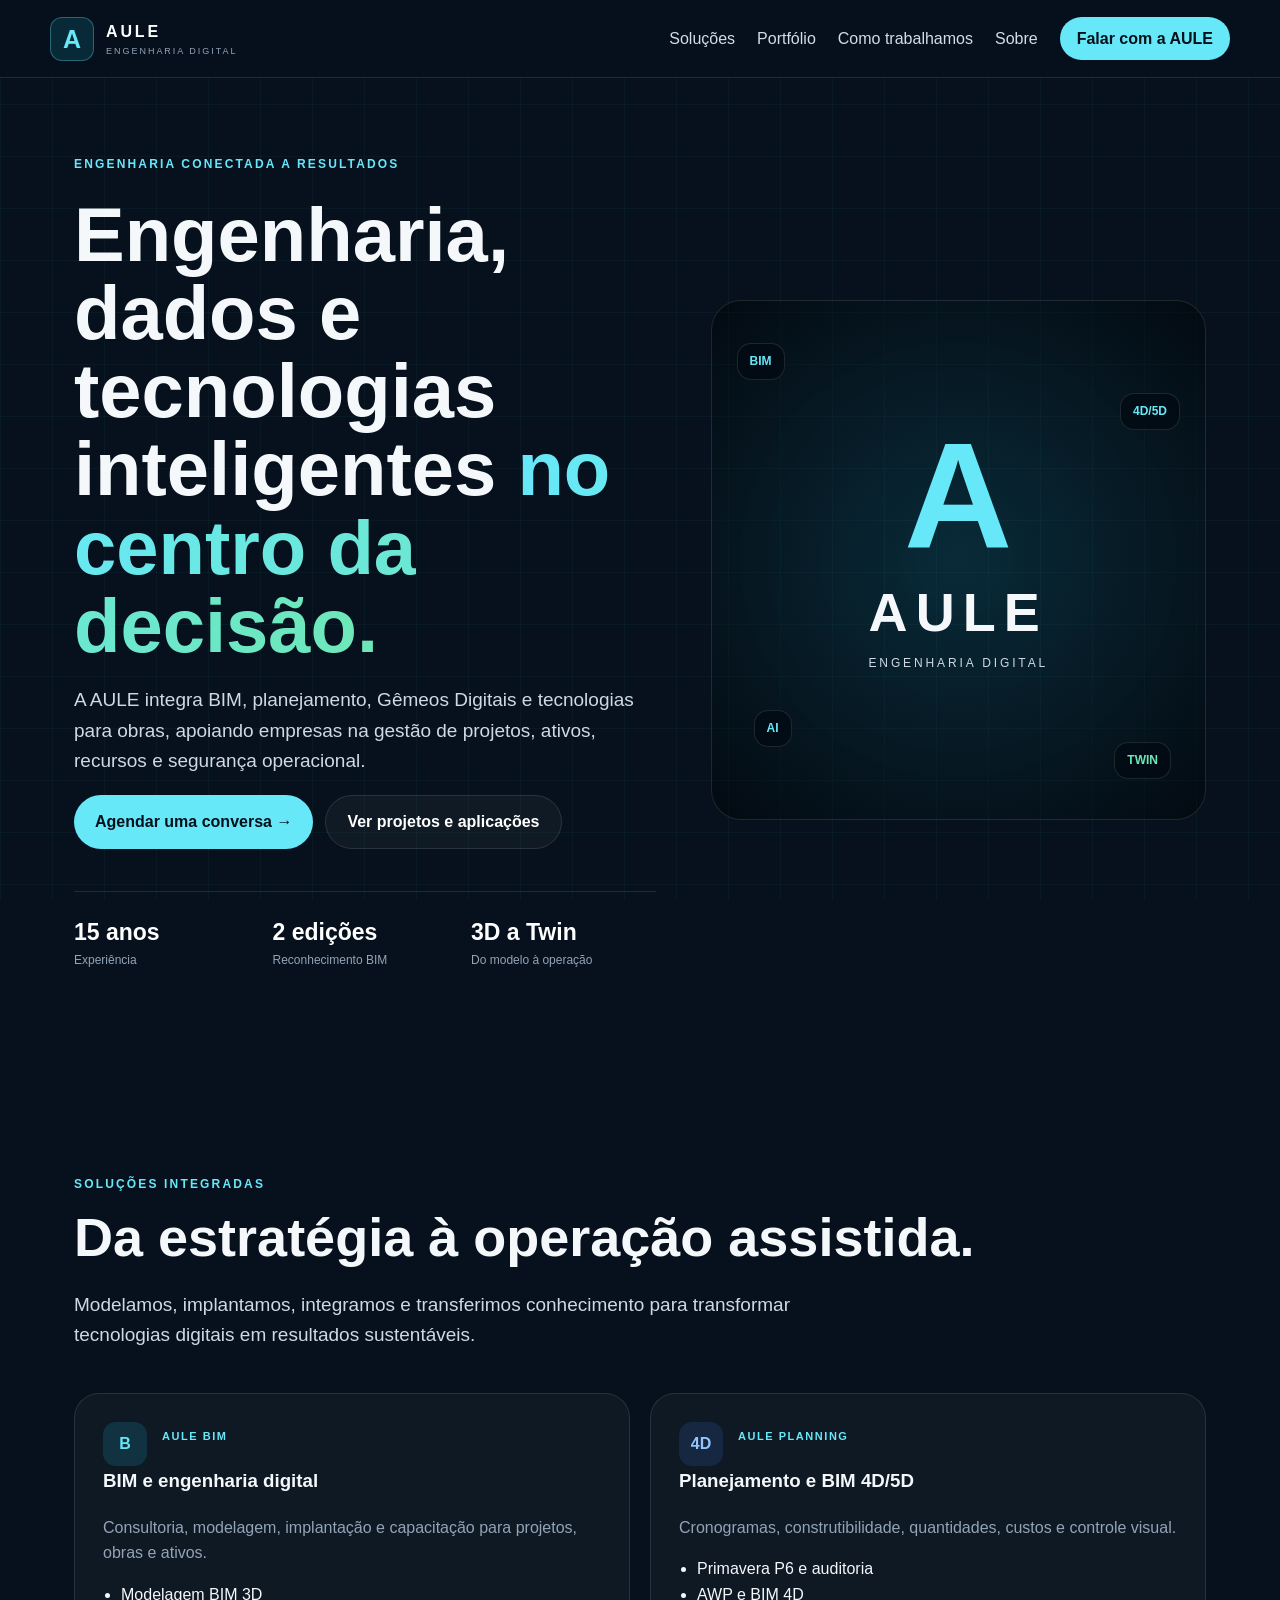
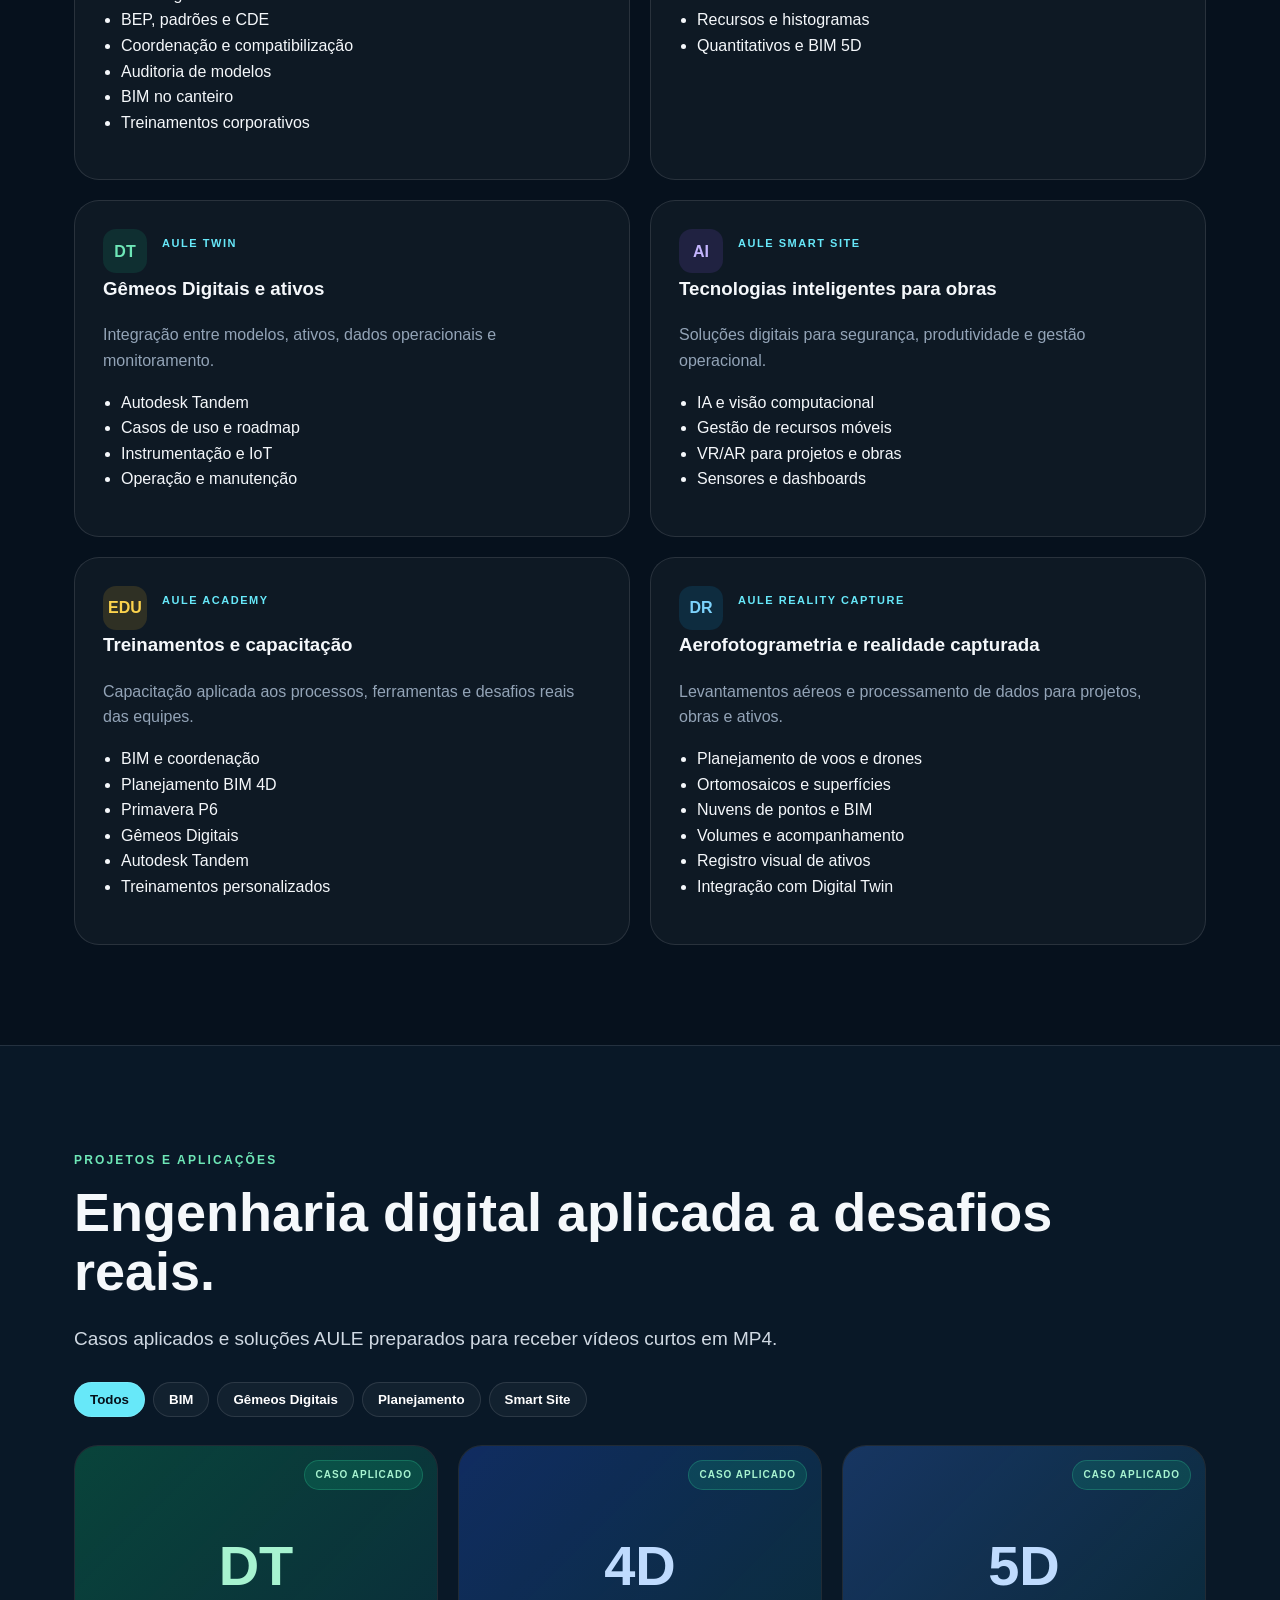
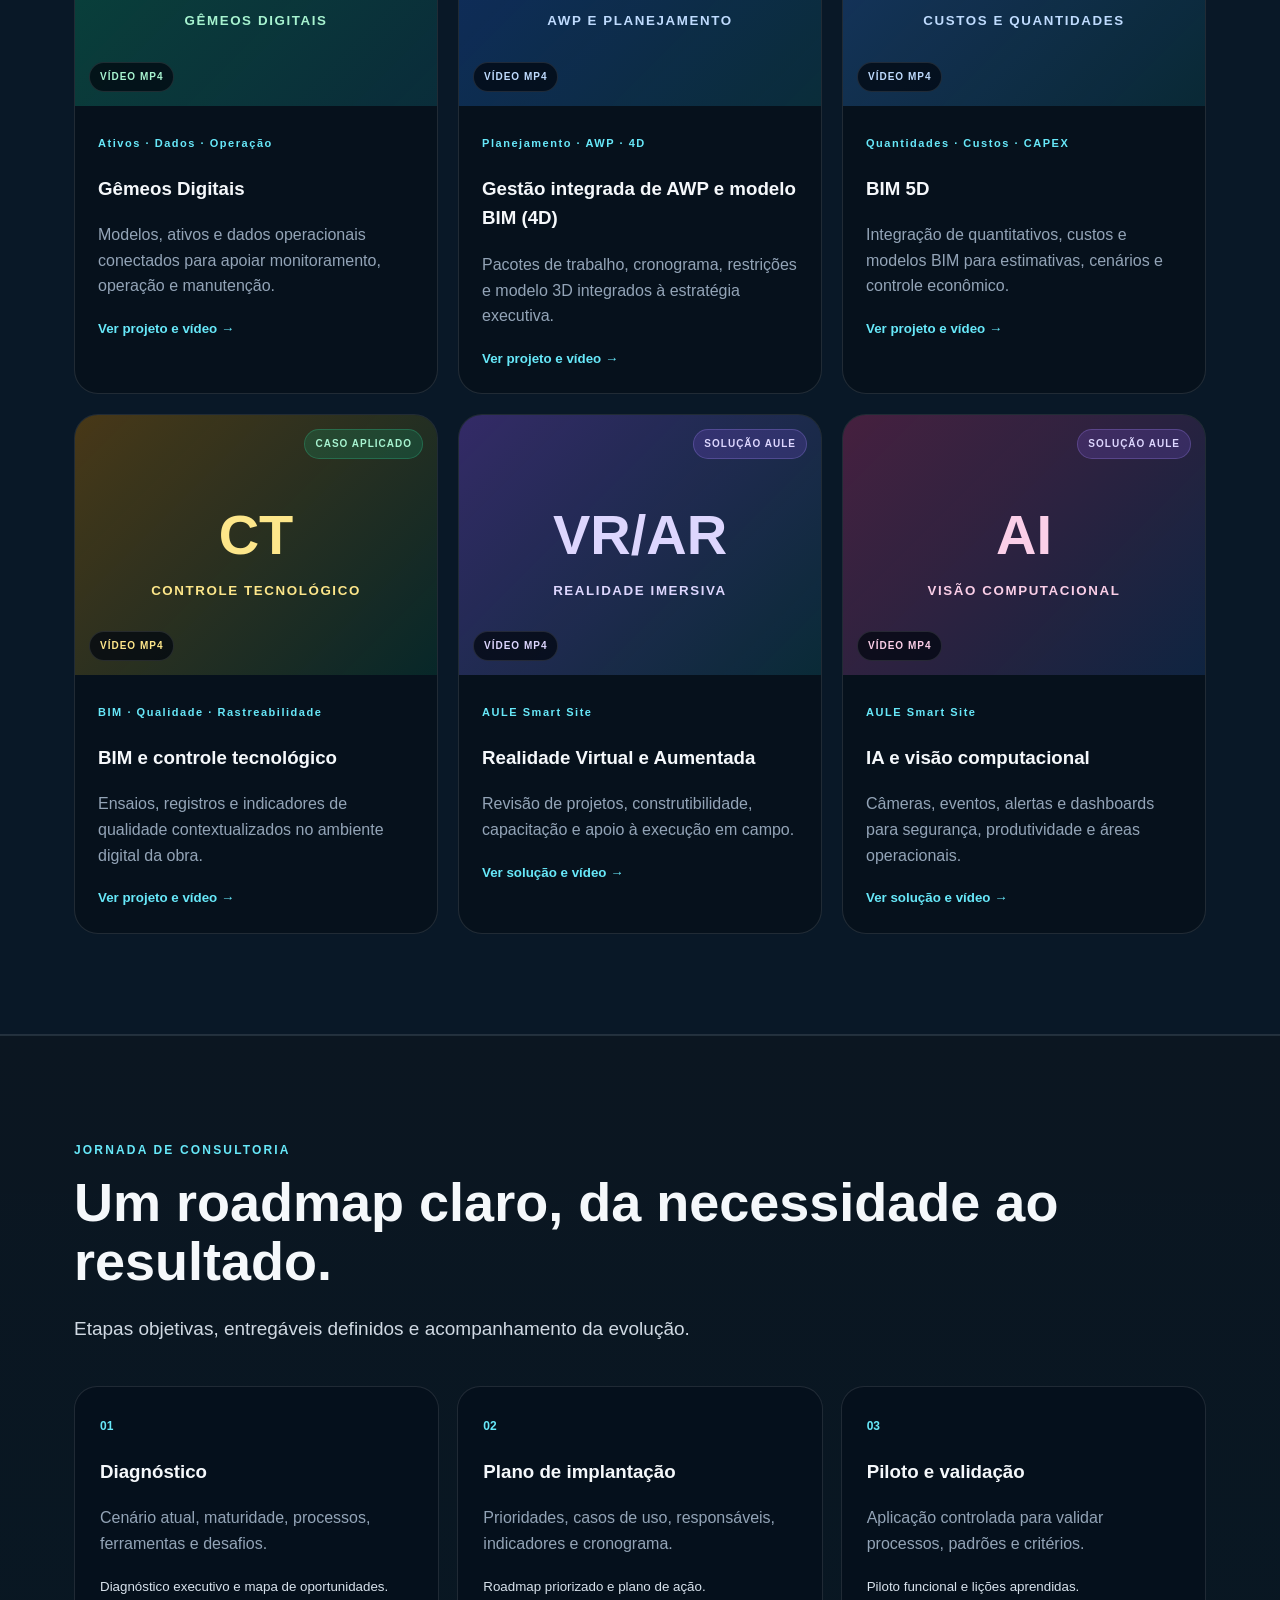
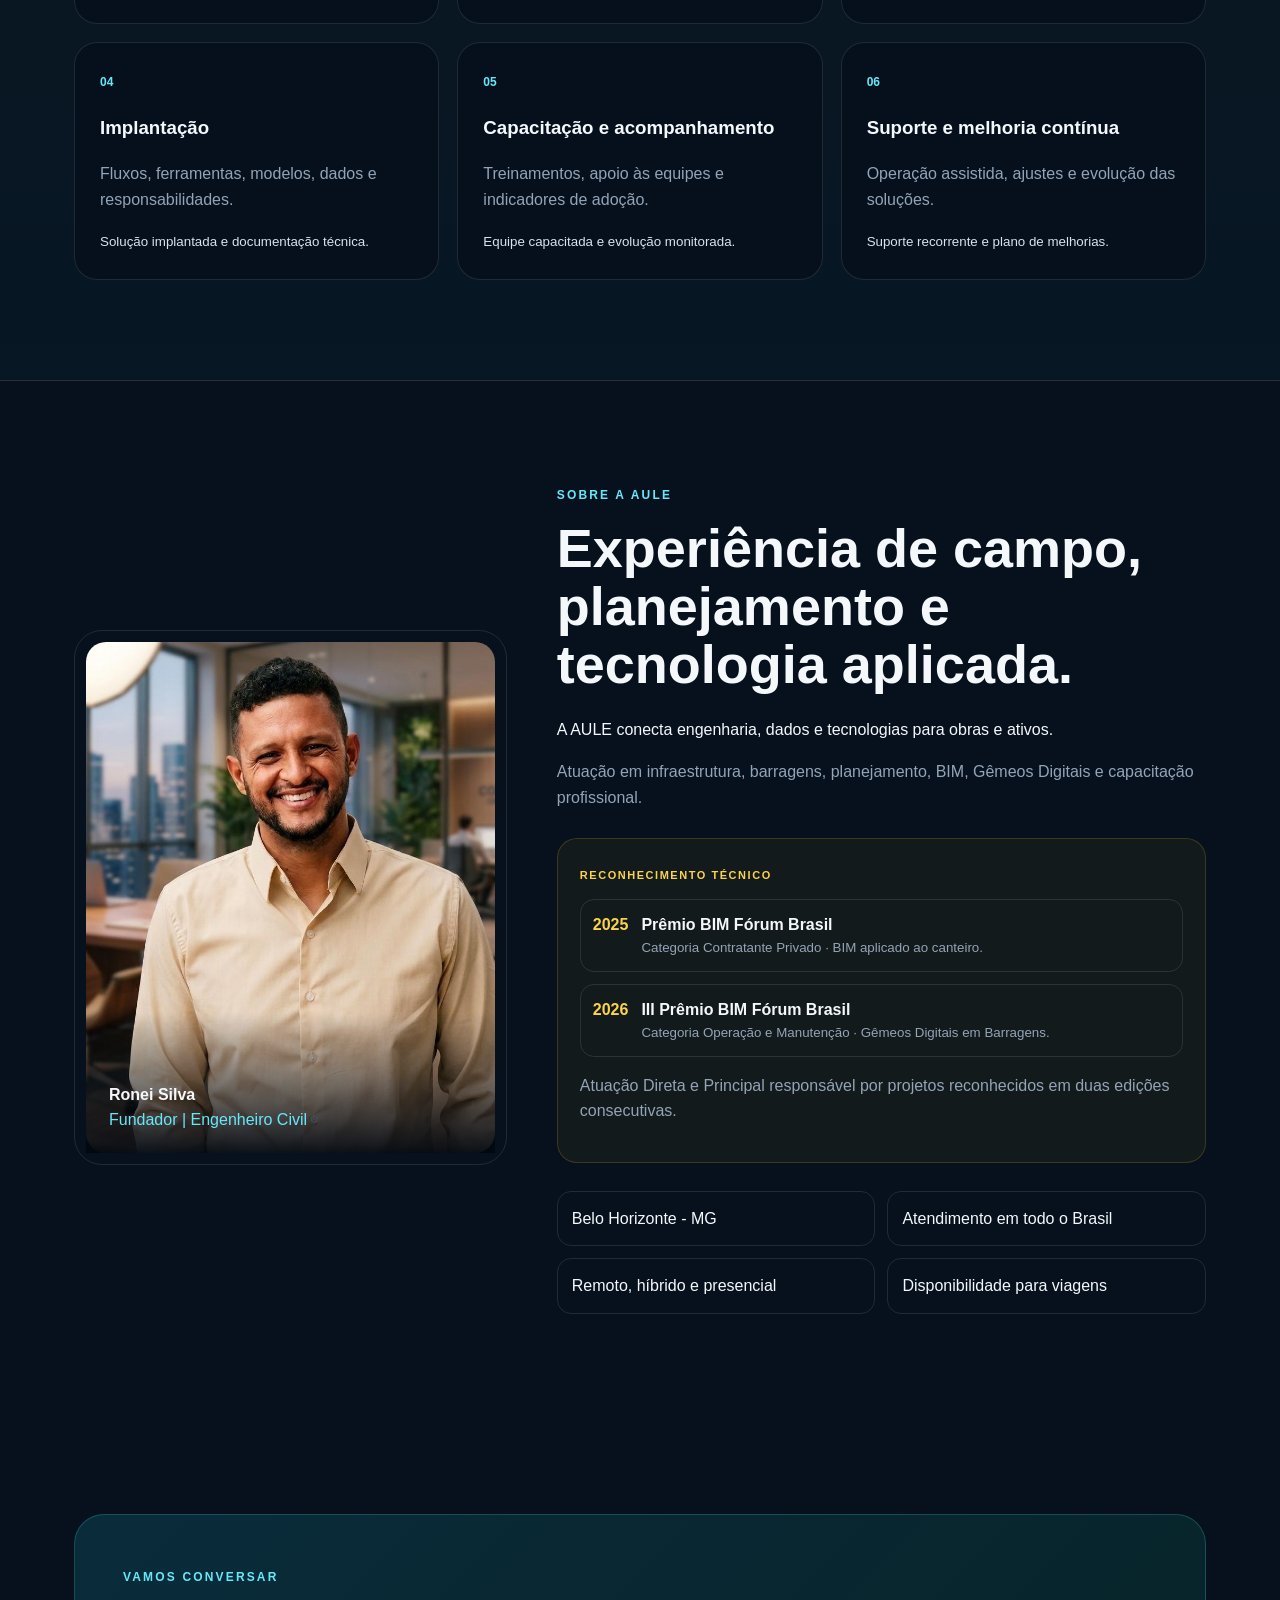
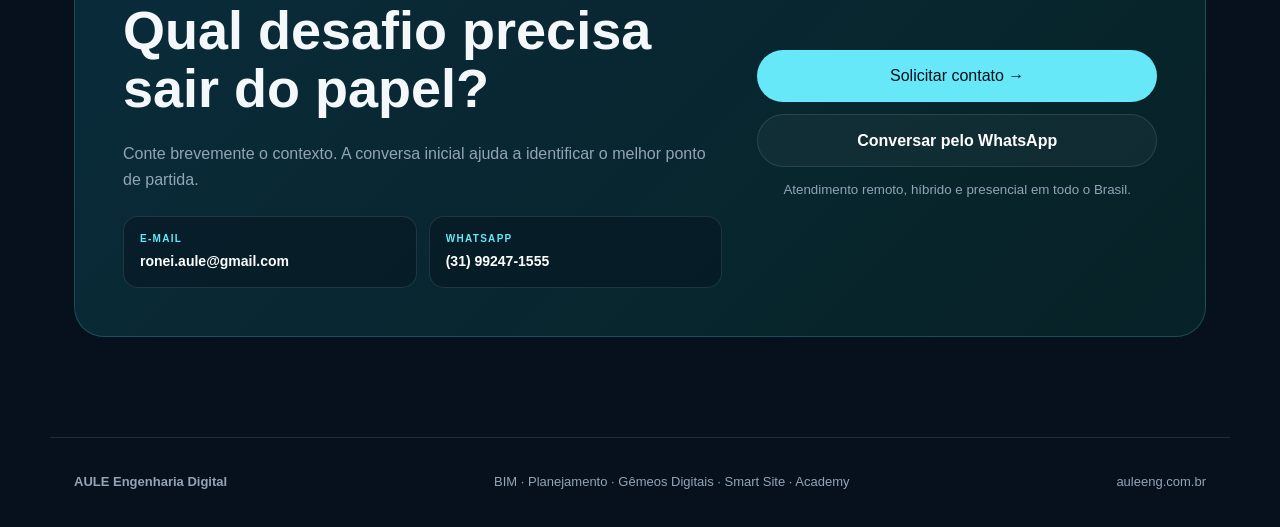
==== index.html @ fda7bf8d "Update index.html" ====
<!doctype html>
<html lang="pt-BR"><head><meta charset="utf-8"><meta name="viewport" content="width=device-width,initial-scale=1"><title>AULE Engenharia Digital</title><meta name="description" content="BIM, planejamento, Gêmeos Digitais, aerofotogrametria e tecnologias inteligentes para obras."><link rel="stylesheet" href="styles.css"><script defer src="script.js"></script></head><body>
<header><a class="brand" href="#inicio"><span class="mark">A</span><span><b>AULE</b><small>ENGENHARIA DIGITAL</small></span></a><button id="menu">☰</button><nav><a href="#solucoes">Soluções</a><a href="#portfolio">Portfólio</a><a href="#roadmap">Como trabalhamos</a><a href="#sobre">Sobre</a><a class="pill small" href="#contato">Falar com a AULE</a></nav></header>
<main>
<section id="inicio" class="wrap hero"><div><span class="tag">Engenharia conectada a resultados</span><h1>Engenharia, dados e tecnologias inteligentes <em>no centro da decisão.</em></h1><p>A AULE integra BIM, planejamento, Gêmeos Digitais e tecnologias para obras, apoiando empresas na gestão de projetos, ativos, recursos e segurança operacional.</p><div class="actions"><a class="pill" href="#contato">Agendar uma conversa →</a><a class="ghost" href="#portfolio">Ver projetos e aplicações</a></div><div class="stats"><span><b>15 anos</b>Experiência</span><span><b>2 edições</b>Reconhecimento BIM</span><span><b>3D a Twin</b>Do modelo à operação</span></div></div><div class="hero-art"><div class="orbit o1">BIM</div><div class="orbit o2">4D/5D</div><div class="orbit o3">AI</div><div class="orbit o4">TWIN</div><div class="core"><div class="big-a">A</div><h2>AULE</h2><p>ENGENHARIA DIGITAL</p></div></div></section>
<section id="solucoes" class="wrap"><span class="tag">Soluções integradas</span><h2>Da estratégia à operação assistida.</h2><p class="lead">Modelamos, implantamos, integramos e transferimos conhecimento para transformar tecnologias digitais em resultados sustentáveis.</p><div class="grid services">
<article><span class="icon cyan">B</span><i>AULE BIM</i><h3>BIM e engenharia digital</h3><p>Consultoria, modelagem, implantação e capacitação para projetos, obras e ativos.</p><ul><li>Modelagem BIM 3D</li><li>BEP, padrões e CDE</li><li>Coordenação e compatibilização</li><li>Auditoria de modelos</li><li>BIM no canteiro</li><li>Treinamentos corporativos</li></ul></article>
<article><span class="icon blue">4D</span><i>AULE PLANNING</i><h3>Planejamento e BIM 4D/5D</h3><p>Cronogramas, construtibilidade, quantidades, custos e controle visual.</p><ul><li>Primavera P6 e auditoria</li><li>AWP e BIM 4D</li><li>Recursos e histogramas</li><li>Quantitativos e BIM 5D</li></ul></article>
<article><span class="icon green">DT</span><i>AULE TWIN</i><h3>Gêmeos Digitais e ativos</h3><p>Integração entre modelos, ativos, dados operacionais e monitoramento.</p><ul><li>Autodesk Tandem</li><li>Casos de uso e roadmap</li><li>Instrumentação e IoT</li><li>Operação e manutenção</li></ul></article>
<article><span class="icon purple">AI</span><i>AULE SMART SITE</i><h3>Tecnologias inteligentes para obras</h3><p>Soluções digitais para segurança, produtividade e gestão operacional.</p><ul><li>IA e visão computacional</li><li>Gestão de recursos móveis</li><li>VR/AR para projetos e obras</li><li>Sensores e dashboards</li></ul></article>
<article><span class="icon academy">EDU</span><i>AULE ACADEMY</i><h3>Treinamentos e capacitação</h3><p>Capacitação aplicada aos processos, ferramentas e desafios reais das equipes.</p><ul><li>BIM e coordenação</li><li>Planejamento BIM 4D</li><li>Primavera P6</li><li>Gêmeos Digitais</li><li>Autodesk Tandem</li><li>Treinamentos personalizados</li></ul></article>
<article><span class="icon aero">DR</span><i>AULE REALITY CAPTURE</i><h3>Aerofotogrametria e realidade capturada</h3><p>Levantamentos aéreos e processamento de dados para projetos, obras e ativos.</p><ul><li>Planejamento de voos e drones</li><li>Ortomosaicos e superfícies</li><li>Nuvens de pontos e BIM</li><li>Volumes e acompanhamento</li><li>Registro visual de ativos</li><li>Integração com Digital Twin</li></ul></article>
</div></section>
<section id="portfolio" class="portfolio"><div class="wrap"><span class="tag green-text">Projetos e aplicações</span><h2>Engenharia digital aplicada a desafios reais.</h2><p class="lead">Casos aplicados e soluções AULE preparados para receber vídeos curtos em MP4.</p><div class="filters"><button class="active" data-filter="all">Todos</button><button data-filter="bim">BIM</button><button data-filter="twin">Gêmeos Digitais</button><button data-filter="planning">Planejamento</button><button data-filter="smart">Smart Site</button></div><div class="grid cases">
<article data-cat="twin"><div class="cover twin"><span class="badge applied">Caso aplicado</span><b>DT</b><small>GÊMEOS DIGITAIS</small><span class="video-status">Vídeo MP4</span></div><div class="body"><i>Ativos · Dados · Operação</i><h3>Gêmeos Digitais</h3><p>Modelos, ativos e dados operacionais conectados para apoiar monitoramento, operação e manutenção.</p><button data-modal="digital-twin">Ver projeto e vídeo →</button></div></article>
<article data-cat="planning"><div class="cover fourd"><span class="badge applied">Caso aplicado</span><b>4D</b><small>AWP E PLANEJAMENTO</small><span class="video-status">Vídeo MP4</span></div><div class="body"><i>Planejamento · AWP · 4D</i><h3>Gestão integrada de AWP e modelo BIM (4D)</h3><p>Pacotes de trabalho, cronograma, restrições e modelo 3D integrados à estratégia executiva.</p><button data-modal="bim4d">Ver projeto e vídeo →</button></div></article>
<article data-cat="planning"><div class="cover cost"><span class="badge applied">Caso aplicado</span><b>5D</b><small>CUSTOS E QUANTIDADES</small><span class="video-status">Vídeo MP4</span></div><div class="body"><i>Quantidades · Custos · CAPEX</i><h3>BIM 5D</h3><p>Integração de quantitativos, custos e modelos BIM para estimativas, cenários e controle econômico.</p><button data-modal="bim5d">Ver projeto e vídeo →</button></div></article>
<article data-cat="bim"><div class="cover tech"><span class="badge applied">Caso aplicado</span><b>CT</b><small>CONTROLE TECNOLÓGICO</small><span class="video-status">Vídeo MP4</span></div><div class="body"><i>BIM · Qualidade · Rastreabilidade</i><h3>BIM e controle tecnológico</h3><p>Ensaios, registros e indicadores de qualidade contextualizados no ambiente digital da obra.</p><button data-modal="controle-tech">Ver projeto e vídeo →</button></div></article>
<article data-cat="smart"><div class="cover vr"><span class="badge solution">Solução AULE</span><b>VR/AR</b><small>REALIDADE IMERSIVA</small><span class="video-status">Vídeo MP4</span></div><div class="body"><i>AULE Smart Site</i><h3>Realidade Virtual e Aumentada</h3><p>Revisão de projetos, construtibilidade, capacitação e apoio à execução em campo.</p><button data-modal="vr-ar">Ver solução e vídeo →</button></div></article>
<article data-cat="smart"><div class="cover ai"><span class="badge solution">Solução AULE</span><b>AI</b><small>VISÃO COMPUTACIONAL</small><span class="video-status">Vídeo MP4</span></div><div class="body"><i>AULE Smart Site</i><h3>IA e visão computacional</h3><p>Câmeras, eventos, alertas e dashboards para segurança, produtividade e áreas operacionais.</p><button data-modal="visao-computacional">Ver solução e vídeo →</button></div></article>
</div></div></section>
<section id="roadmap" class="roadmap-section"><div class="wrap"><span class="tag">Jornada de consultoria</span><h2>Um roadmap claro, da necessidade ao resultado.</h2><p class="lead">Etapas objetivas, entregáveis definidos e acompanhamento da evolução.</p><div class="roadmap-line"><article><span>01</span><h3>Diagnóstico</h3><p>Cenário atual, maturidade, processos, ferramentas e desafios.</p><small>Diagnóstico executivo e mapa de oportunidades.</small></article><article><span>02</span><h3>Plano de implantação</h3><p>Prioridades, casos de uso, responsáveis, indicadores e cronograma.</p><small>Roadmap priorizado e plano de ação.</small></article><article><span>03</span><h3>Piloto e validação</h3><p>Aplicação controlada para validar processos, padrões e critérios.</p><small>Piloto funcional e lições aprendidas.</small></article><article><span>04</span><h3>Implantação</h3><p>Fluxos, ferramentas, modelos, dados e responsabilidades.</p><small>Solução implantada e documentação técnica.</small></article><article><span>05</span><h3>Capacitação e acompanhamento</h3><p>Treinamentos, apoio às equipes e indicadores de adoção.</p><small>Equipe capacitada e evolução monitorada.</small></article><article><span>06</span><h3>Suporte e melhoria contínua</h3><p>Operação assistida, ajustes e evolução das soluções.</p><small>Suporte recorrente e plano de melhorias.</small></article></div></div></section>
<section id="sobre" class="wrap about"><div class="photo"><img src="assets/images/ronei-profile.jpg" alt="Retrato profissional do fundador da AULE"><div><b>Ronei Silva</b><span>Fundador | Engenheiro Civil</span></div></div><div><span class="tag">Sobre a AULE</span><h2>Experiência de campo, planejamento e tecnologia aplicada.</h2><p>A AULE conecta engenharia, dados e tecnologias para obras e ativos.</p><p class="muted">Atuação em infraestrutura, barragens, planejamento, BIM, Gêmeos Digitais e capacitação profissional.</p><div class="recognition"><span>Reconhecimento técnico</span><article><b>2025</b><div><strong>Prêmio BIM Fórum Brasil</strong><small>Categoria Contratante Privado · BIM aplicado ao canteiro.</small></div></article><article><b>2026</b><div><strong>III Prêmio BIM Fórum Brasil</strong><small>Categoria Operação e Manutenção · Gêmeos Digitais em Barragens.</small></div></article><p>Atuação Direta e Principal responsável por projetos reconhecidos em duas edições consecutivas.</p></div><div class="facts"><span>Belo Horizonte - MG</span><span>Atendimento em todo o Brasil</span><span>Remoto, híbrido e presencial</span><span>Disponibilidade para viagens</span></div></div></section>
<section id="contato" class="wrap"><div class="contact"><div><span class="tag">Vamos conversar</span><h2>Qual desafio precisa sair do papel?</h2><p>Conte brevemente o contexto. A conversa inicial ajuda a identificar o melhor ponto de partida.</p><div class="contact-details"><a href="mailto:ronei.aule@gmail.com"><span>E-mail</span><strong>ronei.aule@gmail.com</strong></a><a target="_blank" rel="noopener" href="https://wa.me/5531992471555"><span>WhatsApp</span><strong>(31) 99247-1555</strong></a></div></div><div class="contact-actions"><button class="pill contact-open" type="button">Solicitar contato →</button><a class="ghost" target="_blank" rel="noopener" href="https://wa.me/5531992471555">Conversar pelo WhatsApp</a><small>Atendimento remoto, híbrido e presencial em todo o Brasil.</small></div></div></section>
</main><footer><b>AULE Engenharia Digital</b><span>BIM · Planejamento · Gêmeos Digitais · Smart Site · Academy</span><span>auleeng.com.br</span></footer>
<div class="modal" id="digital-twin"><div class="modal-card"><button class="close">×</button><div class="modal-head"><span>PORTFÓLIO AULE</span><h2>Gêmeos Digitais</h2></div><div class="modal-grid"><div><p>Um Gêmeo Digital conecta o modelo do ativo a informações técnicas e dados operacionais. A solução organiza o contexto do empreendimento e facilita consultas, monitoramento e decisões ao longo do ciclo de vida.</p><div class="chips"><span>BIM</span><span>Engenharia digital</span><span>Integração</span></div></div><div class="local-video"><video controls preload="metadata" playsinline><source src="assets/videos/gemeos-digitais.mp4" type="video/mp4">Seu navegador não suporta MP4.</video></div></div></div></div><div class="modal" id="bim4d"><div class="modal-card"><button class="close">×</button><div class="modal-head"><span>PORTFÓLIO AULE</span><h2>Gestão integrada de AWP e modelo BIM (4D)</h2></div><div class="modal-grid"><div><p>A integração entre AWP, cronograma e modelo BIM permite visualizar a estratégia construtiva no tempo. Pacotes de trabalho, atividades e restrições ganham contexto espacial para apoiar planejamento e execução.</p><div class="chips"><span>BIM</span><span>Engenharia digital</span><span>Integração</span></div></div><div class="local-video"><video controls preload="metadata" playsinline><source src="assets/videos/awp-bim-4d.mp4" type="video/mp4">Seu navegador não suporta MP4.</video></div></div></div></div><div class="modal" id="bim5d"><div class="modal-card"><button class="close">×</button><div class="modal-head"><span>PORTFÓLIO AULE</span><h2>BIM 5D</h2></div><div class="modal-grid"><div><p>O BIM 5D conecta elementos do modelo a quantitativos e custos. A solução apoia estimativas, comparação de cenários e acompanhamento econômico com maior rastreabilidade das informações.</p><div class="chips"><span>BIM</span><span>Engenharia digital</span><span>Integração</span></div></div><div class="local-video"><video controls preload="metadata" playsinline><source src="assets/videos/bim-5d.mp4" type="video/mp4">Seu navegador não suporta MP4.</video></div></div></div></div><div class="modal" id="controle-tech"><div class="modal-card"><button class="close">×</button><div class="modal-head"><span>PORTFÓLIO AULE</span><h2>BIM e controle tecnológico</h2></div><div class="modal-grid"><div><p>A solução associa ensaios, registros e indicadores de qualidade aos elementos e locais correspondentes no modelo BIM. Isso facilita rastreabilidade, consulta e análise do controle tecnológico.</p><div class="chips"><span>BIM</span><span>Engenharia digital</span><span>Integração</span></div></div><div class="local-video"><video controls preload="metadata" playsinline><source src="assets/videos/bim-controle-tecnologico.mp4" type="video/mp4">Seu navegador não suporta MP4.</video></div></div></div></div><div class="modal" id="vr-ar"><div class="modal-card"><button class="close">×</button><div class="modal-head"><span>PORTFÓLIO AULE</span><h2>Realidade Virtual e Aumentada</h2></div><div class="modal-grid"><div><p>VR e AR permitem explorar modelos em escala imersiva ou sobrepostos ao ambiente real. A aplicação apoia revisão de projetos, construtibilidade, treinamento e comunicação com as equipes.</p><div class="chips"><span>BIM</span><span>Engenharia digital</span><span>Integração</span></div></div><div class="local-video"><video controls preload="metadata" playsinline><source src="assets/videos/vr-ar.mp4" type="video/mp4">Seu navegador não suporta MP4.</video></div></div></div></div><div class="modal" id="visao-computacional"><div class="modal-card"><button class="close">×</button><div class="modal-head"><span>PORTFÓLIO AULE</span><h2>IA e visão computacional</h2></div><div class="modal-grid"><div><p>A visão computacional interpreta imagens de câmeras para identificar eventos de interesse e apoiar o monitoramento. Alertas e dashboards transformam registros visuais em informação útil para segurança e operação.</p><div class="chips"><span>BIM</span><span>Engenharia digital</span><span>Integração</span></div></div><div class="local-video"><video controls preload="metadata" playsinline><source src="assets/videos/visao-computacional.mp4" type="video/mp4">Seu navegador não suporta MP4.</video></div></div></div></div><div class="contact-modal" id="contact-modal" aria-hidden="true"><div class="contact-modal-card" role="dialog" aria-modal="true" aria-labelledby="contact-title"><button class="contact-close" type="button" aria-label="Fechar formulário">×</button><span class="tag">Solicitar contato</span><h2 id="contact-title">Vamos entender seu desafio.</h2><p>Preencha os campos abaixo. Ao enviar, uma mensagem será preparada no WhatsApp da AULE.</p><form id="contact-form"><div class="form-grid"><label>Nome completo<input type="text" id="lead-name" name="name" autocomplete="name" required placeholder="Seu nome"></label><label>E-mail profissional<input type="email" id="lead-email" name="email" autocomplete="email" required placeholder="nome@empresa.com.br"></label><label>Empresa<input type="text" id="lead-company" name="company" autocomplete="organization" required placeholder="Nome da empresa"></label><label>Área de interesse<select id="lead-interest" name="interest" required><option value="">Selecione uma opção</option><option>AULE BIM</option><option>AULE Planning | 4D e 5D</option><option>AULE Twin | Gêmeos Digitais</option><option>AULE Smart Site | IA, VR/AR e IoT</option><option>AULE Academy | Treinamentos</option><option>AULE Reality Capture | Aerofotogrametria</option><option>Diagnóstico de Engenharia Digital</option><option>Outro</option></select></label><label class="form-full">Objetivo ou desafio<textarea id="lead-objective" name="objective" required rows="5" placeholder="Descreva brevemente o projeto, a necessidade ou o resultado esperado."></textarea></label></div><label class="privacy-check"><input type="checkbox" id="lead-consent" required><span>Autorizo o uso destas informações exclusivamente para retorno sobre esta solicitação.</span></label><div class="form-actions"><button class="pill" type="submit">Enviar solicitação pelo WhatsApp →</button><a class="ghost" href="mailto:ronei.aule@gmail.com?subject=Solicitação de contato pelo site AULE">Prefiro enviar por e-mail</a></div><p class="form-note">O site não armazena os dados preenchidos. A mensagem será aberta no WhatsApp para sua revisão antes do envio.</p></form></div></div></body></html>
---- styles.css ----
:root{--bg:#06111d;--panel:#091827;--cyan:#67e8f9;--green:#6ee7b7;--muted:#93a4b7;--line:rgba(255,255,255,.11)}*{box-sizing:border-box}html{scroll-behavior:smooth}body{margin:0;background:var(--bg);color:#f5f8fb;font-family:Segoe UI,Arial,sans-serif;line-height:1.6}body:before{content:"";position:fixed;inset:0;pointer-events:none;background-image:linear-gradient(rgba(103,232,249,.04) 1px,transparent 1px),linear-gradient(90deg,rgba(103,232,249,.04) 1px,transparent 1px);background-size:52px 52px}header{position:fixed;z-index:20;inset:0 0 auto;height:78px;display:flex;align-items:center;justify-content:space-between;padding:0 max(20px,calc((100vw - 1180px)/2));background:rgba(6,17,29,.92);border-bottom:1px solid var(--line);backdrop-filter:blur(16px)}.brand{display:flex;gap:12px;align-items:center;color:white;text-decoration:none}.brand span:last-child{display:flex;flex-direction:column}.brand b{letter-spacing:.18em}.brand small{font-size:9px;letter-spacing:.22em;color:var(--muted)}.mark{display:grid;place-items:center;width:44px;height:44px;border-radius:12px;font-size:25px;font-weight:900;color:var(--cyan);background:#22d3ee22;border:1px solid #67e8f955}nav{display:flex;align-items:center;gap:22px}nav a{color:#d3dde7;text-decoration:none}#menu{display:none;background:none;border:1px solid var(--line);color:white;border-radius:10px;padding:8px}.wrap{position:relative;max-width:1180px;margin:auto;padding:100px 24px}.hero{min-height:790px;padding-top:150px;display:grid;grid-template-columns:1.08fr .92fr;gap:55px;align-items:center}h1{font-size:clamp(48px,6vw,76px);line-height:1.03;margin:20px 0}h1 em{font-style:normal;background:linear-gradient(90deg,var(--cyan),var(--green));-webkit-background-clip:text;color:transparent}h2{font-size:clamp(36px,4.5vw,54px);line-height:1.08;margin:12px 0 24px}.hero p,.lead{font-size:19px;color:#d0d9e3;max-width:760px}.tag{color:var(--cyan);font-size:12px;font-weight:900;letter-spacing:.18em;text-transform:uppercase}.green-text{color:var(--green)}.actions{display:flex;gap:12px}.pill,.ghost{display:inline-flex;justify-content:center;align-items:center;padding:13px 21px;border-radius:999px;font-weight:800;text-decoration:none}.pill{background:var(--cyan);color:#04101a!important}.pill.small{padding:9px 17px}.ghost{border:1px solid var(--line);color:white;background:#ffffff0a}.stats{display:grid;grid-template-columns:repeat(3,1fr);gap:14px;margin-top:42px;padding-top:22px;border-top:1px solid var(--line)}.stats span{display:flex;flex-direction:column;font-size:12px;color:var(--muted)}.stats b{font-size:23px;color:white}.hero-art{position:relative;min-height:520px;display:grid;place-items:center;border:1px solid var(--line);border-radius:30px;background:radial-gradient(circle,#22d3ee22,#0006)}.core{text-align:center}.big-a{font-size:150px;line-height:.8;font-weight:900;color:var(--cyan)}.core h2{letter-spacing:.15em;margin:28px 0 0}.core p{font-size:12px;letter-spacing:.24em}.orbit{position:absolute;padding:8px 12px;border:1px solid var(--line);border-radius:14px;background:#030c14dd;font-size:12px;font-weight:900;color:var(--cyan)}.o1{left:25px;top:42px}.o2{right:25px;top:92px}.o3{left:42px;bottom:72px}.o4{right:34px;bottom:40px;color:var(--green)}.grid{display:grid}.services{grid-template-columns:repeat(2,1fr);gap:20px;margin-top:42px}.services article{padding:28px;border-radius:25px;border:1px solid var(--line);background:#ffffff09}.services i,.body i{font-style:normal;color:var(--cyan);font-size:11px;font-weight:900;letter-spacing:.14em}.services p,.body p,.muted{color:var(--muted)}.services ul{padding-left:18px}.icon{float:left;margin-right:15px;display:grid;place-items:center;width:44px;height:44px;border-radius:13px;font-weight:900}.cyan{background:#22d3ee22;color:#67e8f9}.blue{background:#3b82f622;color:#93c5fd}.green{background:#10b98122;color:#6ee7b7}.purple{background:#8b5cf622;color:#c4b5fd}.academy{background:#fbbf2422;color:#fcd34d}.aero{background:#0ea5e922;color:#7dd3fc}.portfolio{background:var(--panel);border-block:1px solid var(--line)}.filters{display:flex;gap:8px;flex-wrap:wrap;margin:28px 0}.filters button{padding:9px 15px;border:1px solid var(--line);border-radius:999px;background:#ffffff0a;color:white;font-weight:700}.filters .active{background:var(--cyan);color:#05101a}.cases{grid-template-columns:repeat(3,1fr);gap:20px}.cases article{overflow:hidden;border:1px solid var(--line);border-radius:24px;background:#0004}.media{position:relative}.media img,.cover{width:100%;height:260px;object-fit:cover}.cover{position:relative;display:flex;flex-direction:column;align-items:center;justify-content:center}.cover b{font-size:56px}.cover small{font-weight:900;letter-spacing:.12em}.twin{background:linear-gradient(135deg,#10b9814d,#22d3ee24);color:#a7f3d0}.fourd{background:linear-gradient(135deg,#2563eb55,#22d3ee24);color:#bfdbfe}.cost{background:linear-gradient(135deg,#3b82f652,#22d3ee1f);color:#bfdbfe}.tech{background:linear-gradient(135deg,#f59e0b47,#10b98121);color:#fde68a}.vr{background:linear-gradient(135deg,#8b5cf657,#22d3ee21);color:#ddd6fe}.ai{background:linear-gradient(135deg,#ec489947,#3b82f62b);color:#fbcfe8}.badge,.video-status{position:absolute;padding:6px 10px;border-radius:999px;font-size:10px;font-weight:900;text-transform:uppercase;letter-spacing:.1em}.badge{right:14px;top:14px}.applied{background:#10b9812e;color:#a7f3d0;border:1px solid #34d39944}.solution{background:#8b5cf62e;color:#ddd6fe;border:1px solid #a78bfa44}.video-status{left:14px;bottom:14px;background:#020810bb;border:1px solid var(--line)}.body{padding:23px}.body button{border:0;background:none;color:var(--cyan);font-weight:900;padding:0;cursor:pointer}.roadmap-section{background:linear-gradient(180deg,#ffffff05,#22d3ee08);border-block:1px solid var(--line)}.roadmap-line{display:grid;grid-template-columns:repeat(3,1fr);gap:18px;margin-top:42px}.roadmap-line article{padding:25px;border:1px solid var(--line);border-radius:23px;background:#06111deb}.roadmap-line article>span{color:var(--cyan);font-size:12px;font-weight:900}.roadmap-line p{color:var(--muted)}.roadmap-line small{color:#d8e2ec}.about{display:grid;grid-template-columns:.8fr 1.2fr;gap:50px;align-items:center}.photo{position:relative;padding:11px;border:1px solid var(--line);border-radius:28px}.photo img{display:block;width:100%;aspect-ratio:4/5;object-fit:cover;border-radius:20px}.photo>div{position:absolute;inset:auto 11px 11px;padding:70px 23px 20px;background:linear-gradient(transparent,#020810f2);display:flex;flex-direction:column}.photo span{color:var(--cyan)}.recognition{margin:28px 0;padding:22px;border:1px solid #fbbf242e;border-radius:20px;background:#fbbf240d}.recognition>span{color:#fcd34d;font-size:11px;font-weight:900;text-transform:uppercase;letter-spacing:.14em}.recognition article{display:flex;gap:13px;margin-top:12px;padding:12px;border:1px solid var(--line);border-radius:14px}.recognition article>b{color:#fcd34d}.recognition article div{display:flex;flex-direction:column}.recognition small,.recognition p{color:var(--muted)}.facts{display:grid;grid-template-columns:repeat(2,1fr);gap:12px}.facts span{padding:14px;border:1px solid var(--line);border-radius:14px}.contact{display:grid;grid-template-columns:1.2fr .8fr;gap:35px;align-items:center;padding:48px;border:1px solid #67e8f933;border-radius:30px;background:linear-gradient(135deg,#22d3ee24,#10b9811a)}.contact>div:last-child{display:flex;flex-direction:column;gap:12px}footer{max-width:1180px;margin:auto;padding:34px 24px;border-top:1px solid var(--line);display:flex;justify-content:space-between;color:var(--muted);font-size:13px}.modal{display:none;position:fixed;z-index:40;inset:0;padding:24px;background:#00050ae6;overflow:auto}.modal.open{display:grid;place-items:center}.modal-card{position:relative;width:min(980px,100%);border:1px solid var(--line);border-radius:26px;background:var(--panel);overflow:hidden}.close{position:absolute;z-index:3;right:18px;top:18px;width:40px;height:40px;border-radius:50%;background:#000c;color:white;border:1px solid var(--line);font-size:24px}.modal-head{padding:58px 38px 28px;background:linear-gradient(135deg,#22d3ee1f,#10b98115)}.modal-head span{font-size:11px;font-weight:900;letter-spacing:.15em}.modal-grid{display:grid;grid-template-columns:1fr 1fr;gap:30px;padding:34px}.local-video video{display:block;width:100%;aspect-ratio:16/9;border:1px solid var(--line);border-radius:15px;background:#020810;object-fit:cover}.local-video small{color:#fbbf24}.chips{display:flex;flex-wrap:wrap;gap:7px}.chips span{border:1px solid var(--line);border-radius:999px;padding:7px 10px;font-size:12px}.hidden{display:none!important}@media(max-width:900px){nav{display:none;position:absolute;top:78px;left:0;right:0;padding:20px;background:var(--bg);flex-direction:column}nav.open{display:flex}#menu{display:block}.hero,.about,.contact{grid-template-columns:1fr}.services,.cases,.roadmap-line{grid-template-columns:repeat(2,1fr)}footer{flex-direction:column}.modal-grid{grid-template-columns:1fr}}@media(max-width:620px){.wrap{padding:78px 18px}.hero{padding-top:120px}.actions{flex-direction:column}.stats,.services,.cases,.roadmap-line,.facts{grid-template-columns:1fr}.hero-art{min-height:420px}.big-a{font-size:110px}.contact{padding:28px}.modal{padding:10px}}

/* Contato e formulário de solicitação */
.contact p{max-width:680px;color:var(--muted)}
.contact-details{display:grid;grid-template-columns:1fr 1fr;gap:12px;margin-top:24px}
.contact-details a{display:flex;flex-direction:column;padding:14px 16px;border:1px solid var(--line);border-radius:15px;background:rgba(6,17,29,.42);color:#fff;text-decoration:none}
.contact-details span{font-size:10px;font-weight:900;letter-spacing:.13em;text-transform:uppercase;color:var(--cyan)}
.contact-details strong{margin-top:3px;font-size:14px}
.contact-actions{display:flex;flex-direction:column;gap:12px}
.contact-actions button{border:0;cursor:pointer;font:inherit}
.contact-actions small{color:var(--muted);text-align:center}
.contact-modal{display:none;position:fixed;z-index:60;inset:0;padding:24px;background:rgba(0,5,10,.92);overflow:auto}
.contact-modal.open{display:grid;place-items:center}
.contact-modal-card{position:relative;width:min(820px,100%);padding:36px;border:1px solid rgba(103,232,249,.22);border-radius:26px;background:var(--panel);box-shadow:0 30px 90px rgba(0,0,0,.5)}
.contact-modal-card>h2{font-size:clamp(30px,4vw,44px);margin:10px 0 12px}
.contact-modal-card>p{margin:0 0 24px;color:var(--muted)}
.contact-close{position:absolute;right:18px;top:18px;width:40px;height:40px;border:1px solid var(--line);border-radius:50%;background:rgba(0,0,0,.32);color:#fff;font-size:24px;cursor:pointer}
.form-grid{display:grid;grid-template-columns:1fr 1fr;gap:16px}
.form-grid label{display:flex;flex-direction:column;gap:7px;color:#dbe5ee;font-size:12px;font-weight:800}
.form-full{grid-column:1/-1}
.form-grid input,.form-grid select,.form-grid textarea{width:100%;padding:13px 14px;border:1px solid var(--line);border-radius:12px;outline:none;background:#06111d;color:#fff;font:inherit;font-size:14px}
.form-grid input:focus,.form-grid select:focus,.form-grid textarea:focus{border-color:var(--cyan);box-shadow:0 0 0 3px rgba(103,232,249,.08)}
.form-grid textarea{resize:vertical;min-height:118px}
.privacy-check{display:flex;align-items:flex-start;gap:10px;margin:18px 0;color:var(--muted);font-size:12px}
.privacy-check input{margin-top:4px;accent-color:var(--cyan)}
.form-actions{display:flex;gap:12px;align-items:center}
.form-actions button{border:0;cursor:pointer;font:inherit}
.form-note{margin:15px 0 0!important;color:var(--muted);font-size:11px}
.local-video{display:flex;flex-direction:column;justify-content:center}
.modal-grid>div:first-child>p{font-size:15px;line-height:1.75;color:#c9d5df}
@media(max-width:620px){.contact-details,.form-grid{grid-template-columns:1fr}.form-full{grid-column:auto}.form-actions{flex-direction:column;align-items:stretch}.contact-modal{padding:10px}.contact-modal-card{padding:28px 20px}.contact-actions .pill,.form-actions .pill,.form-actions .ghost{width:100%}}
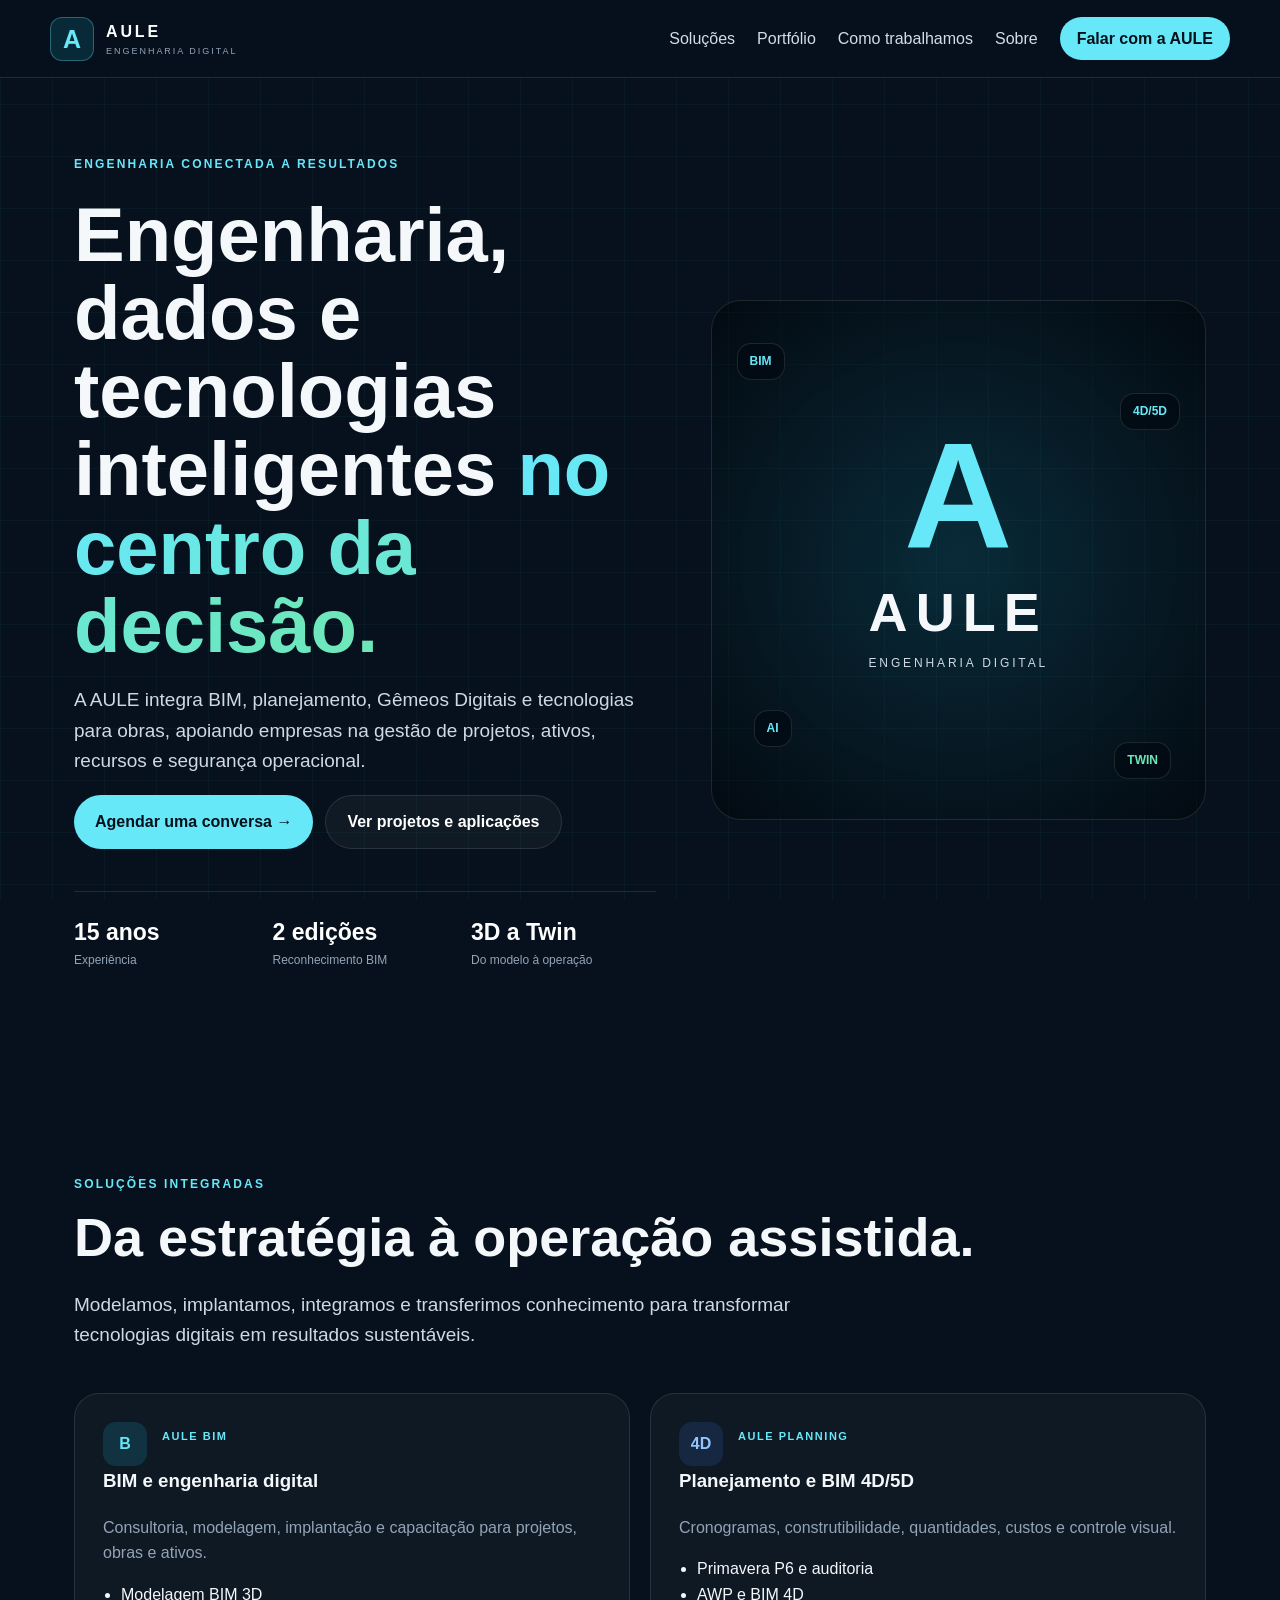
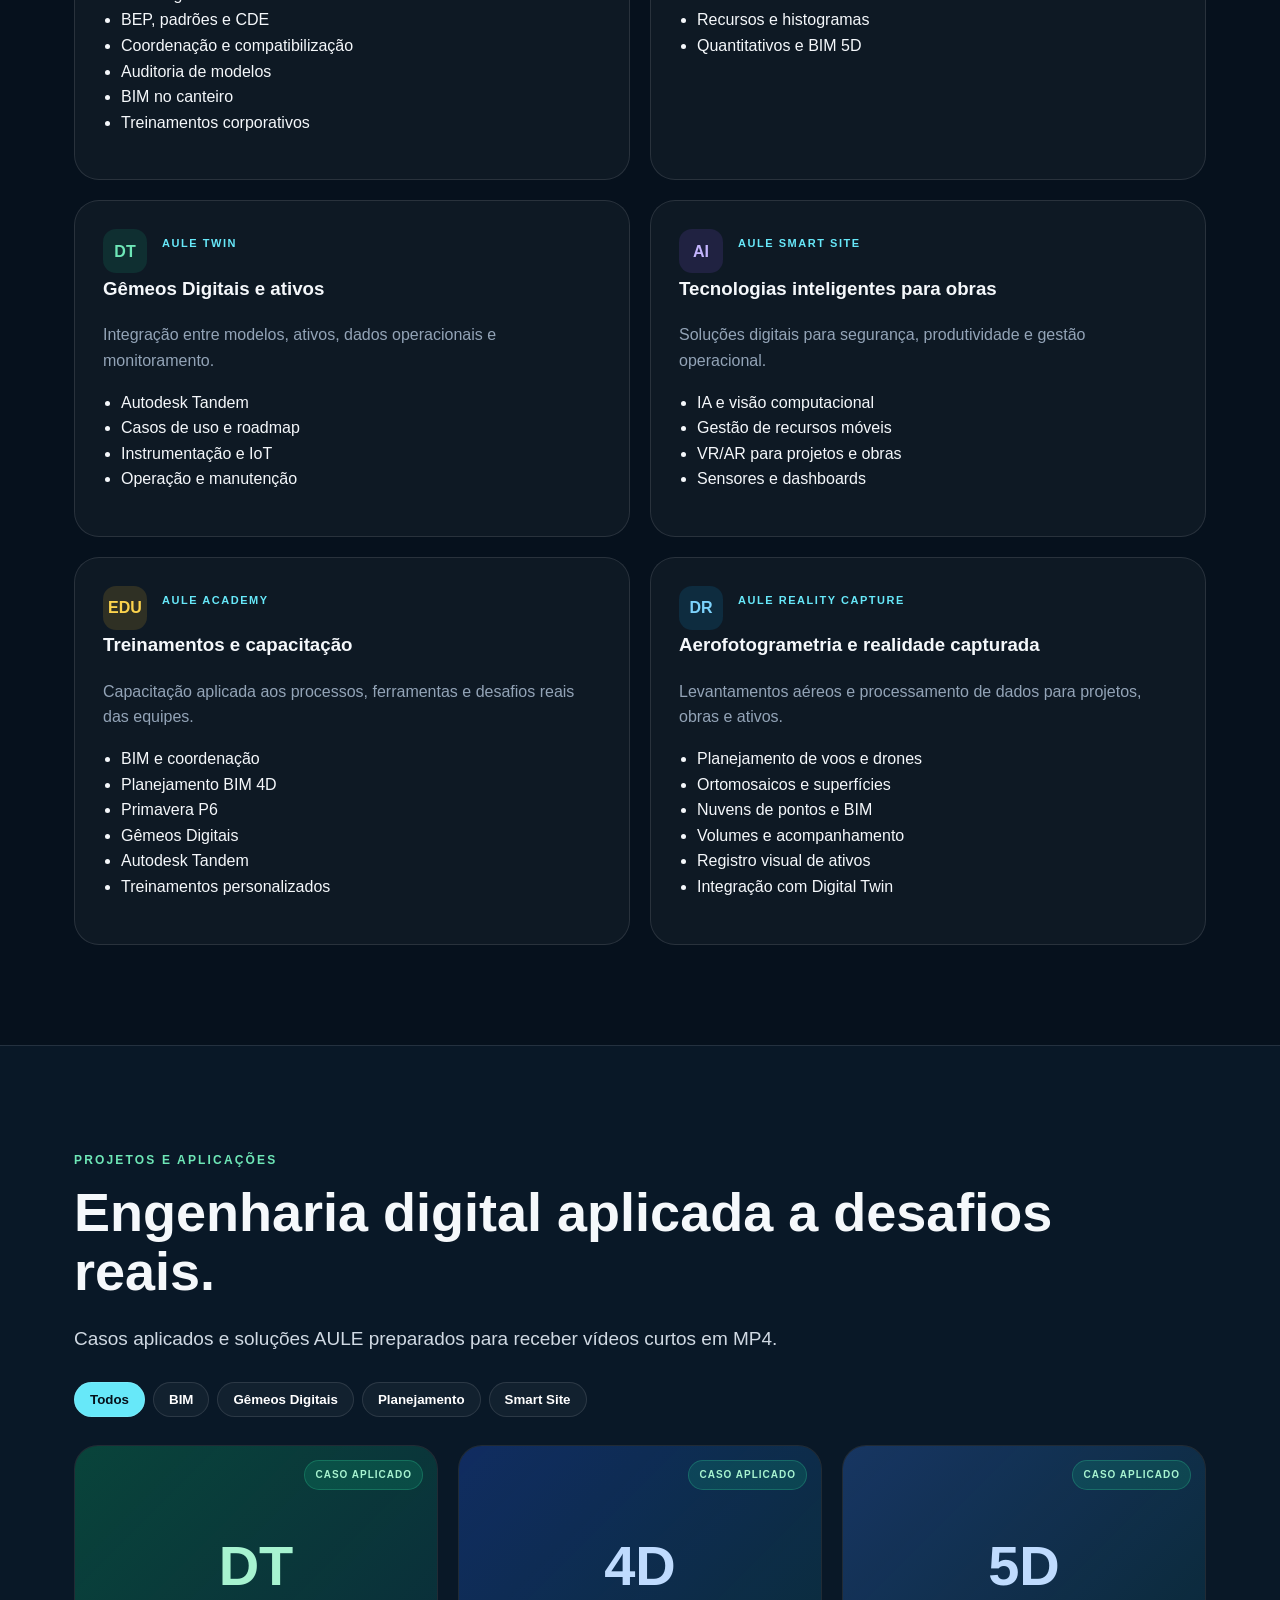
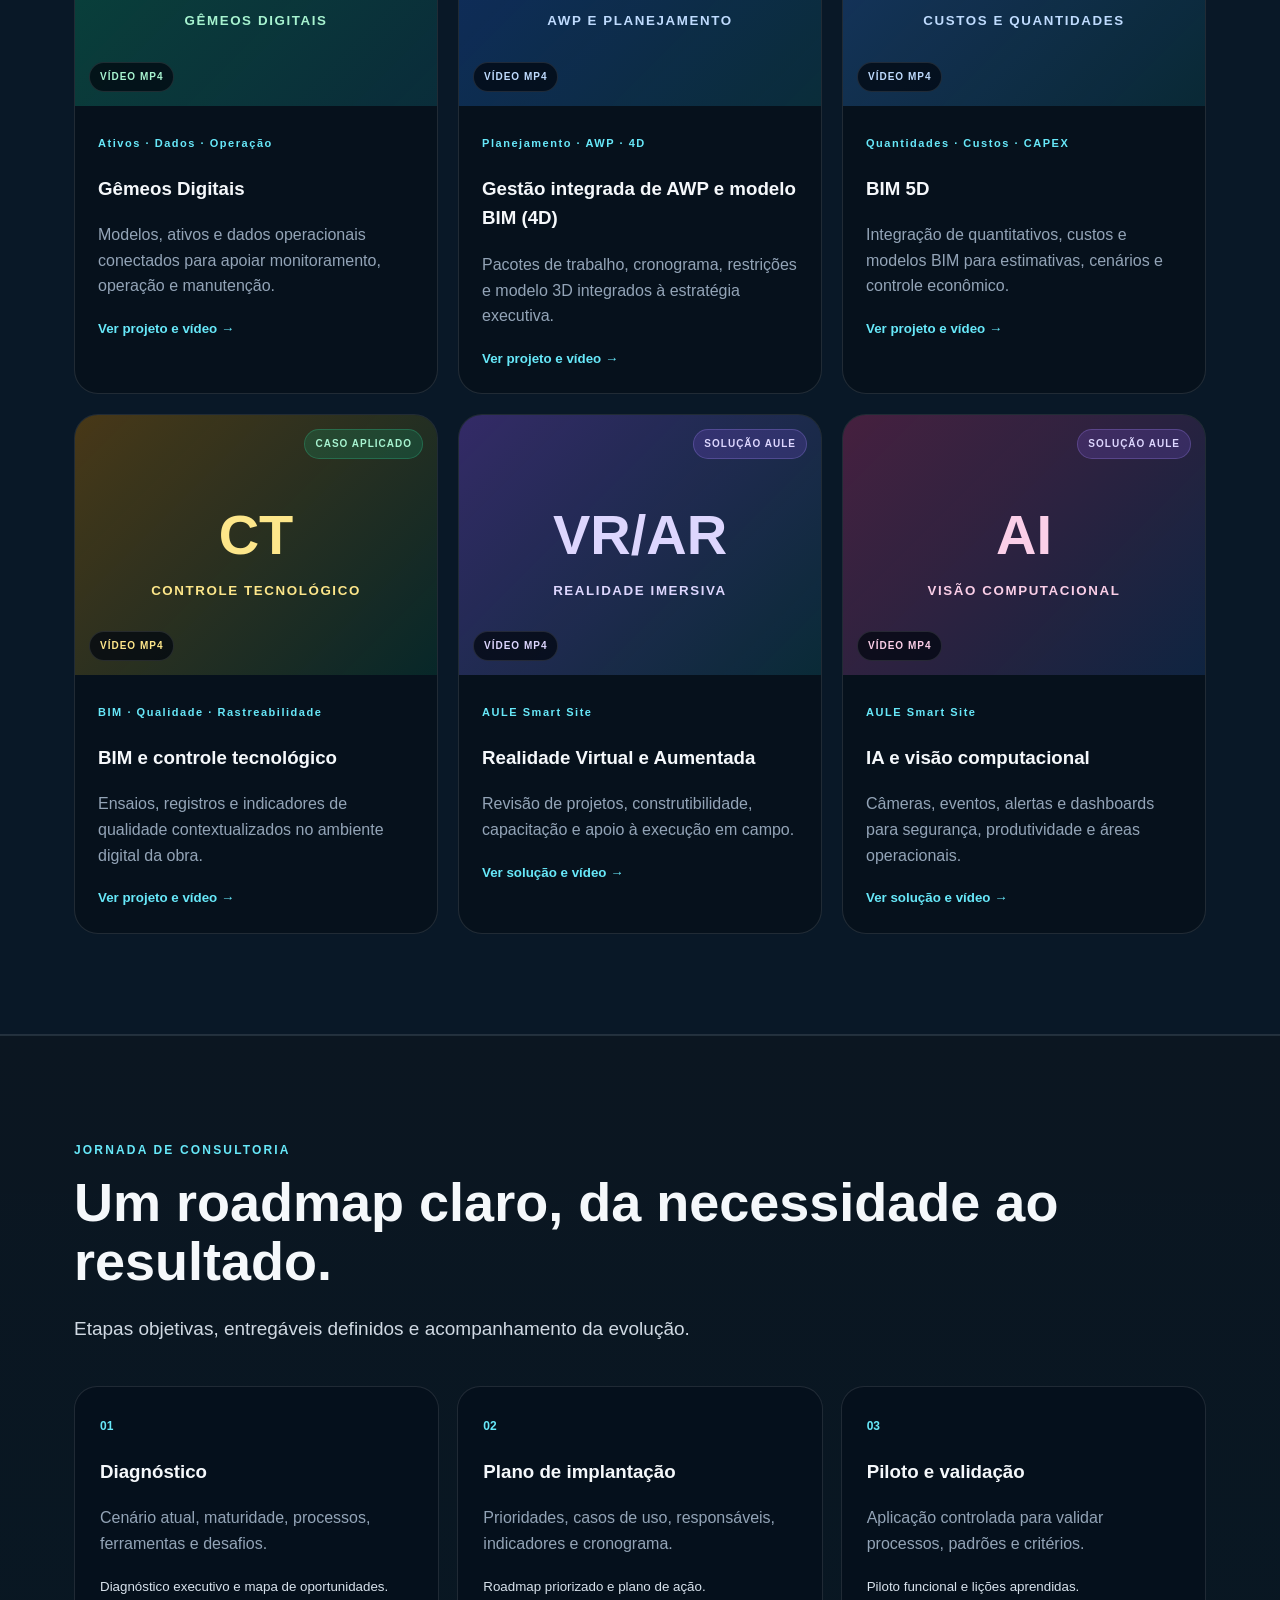
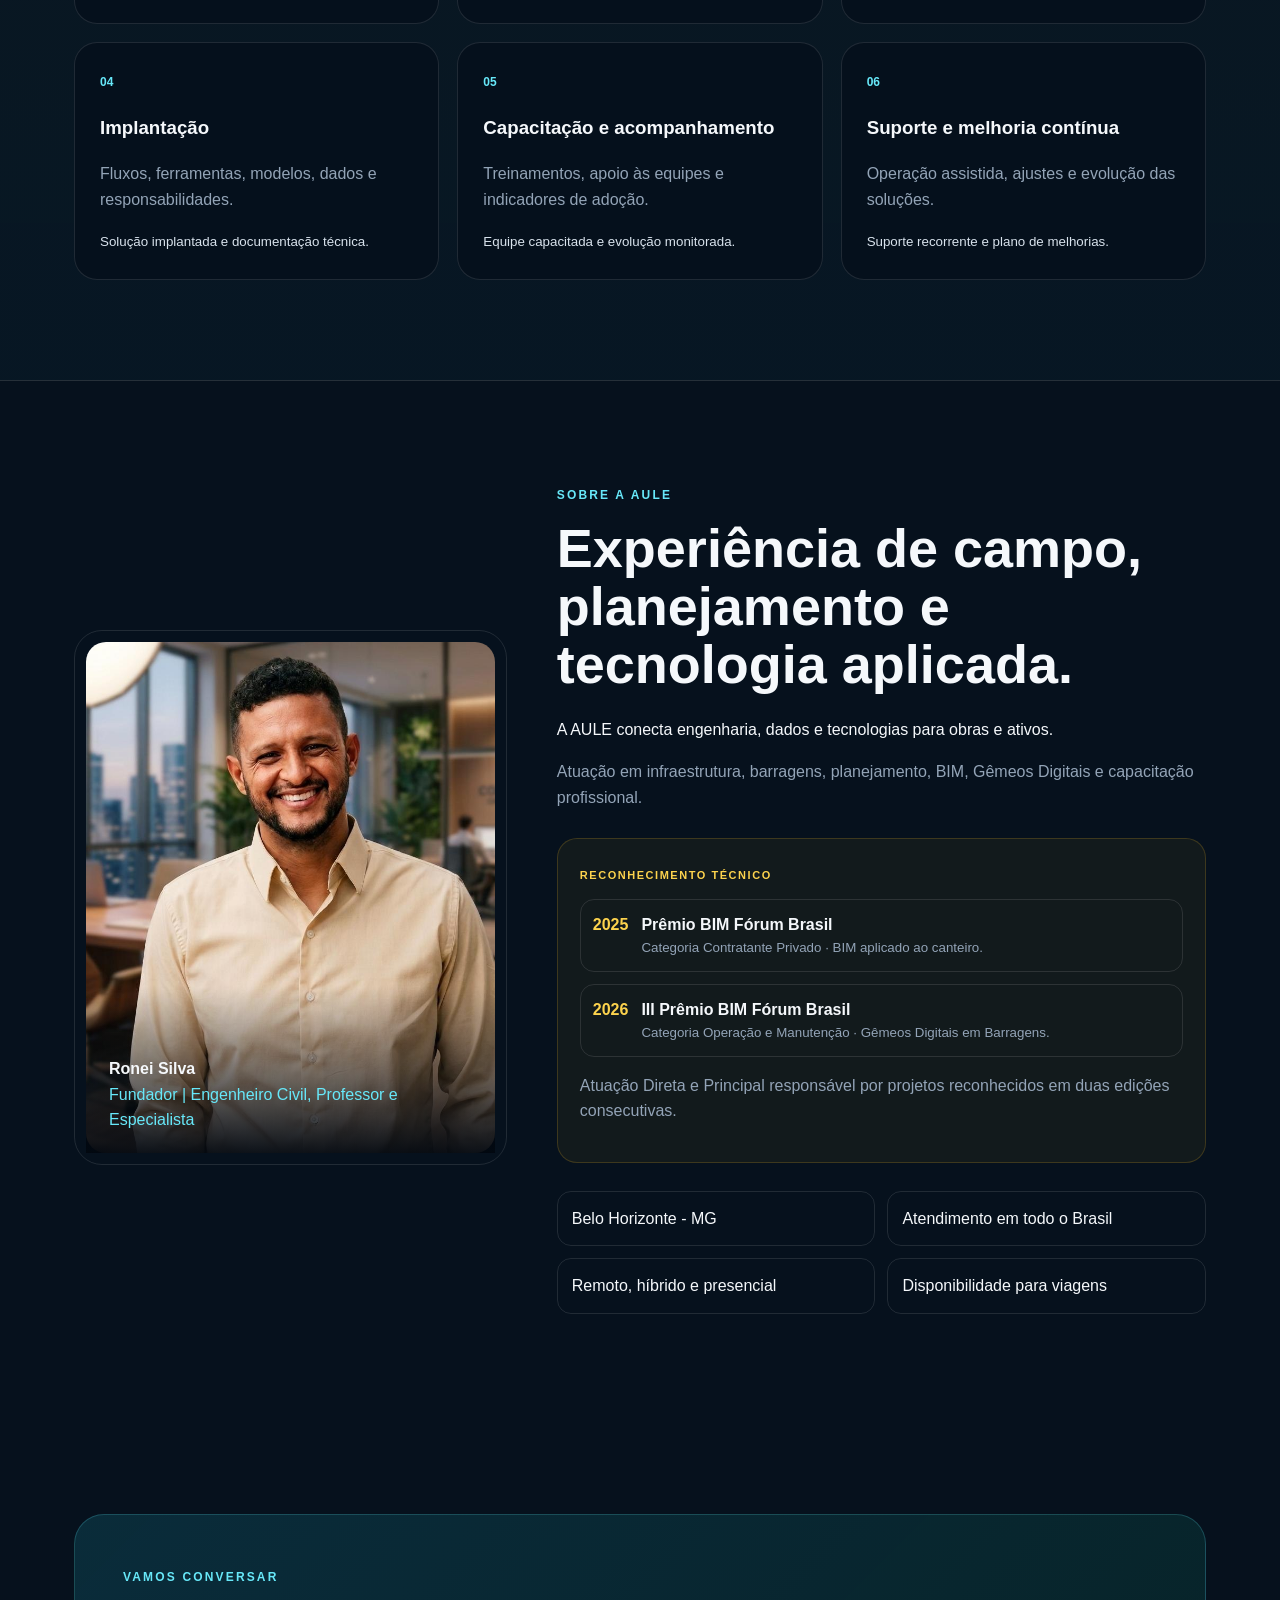
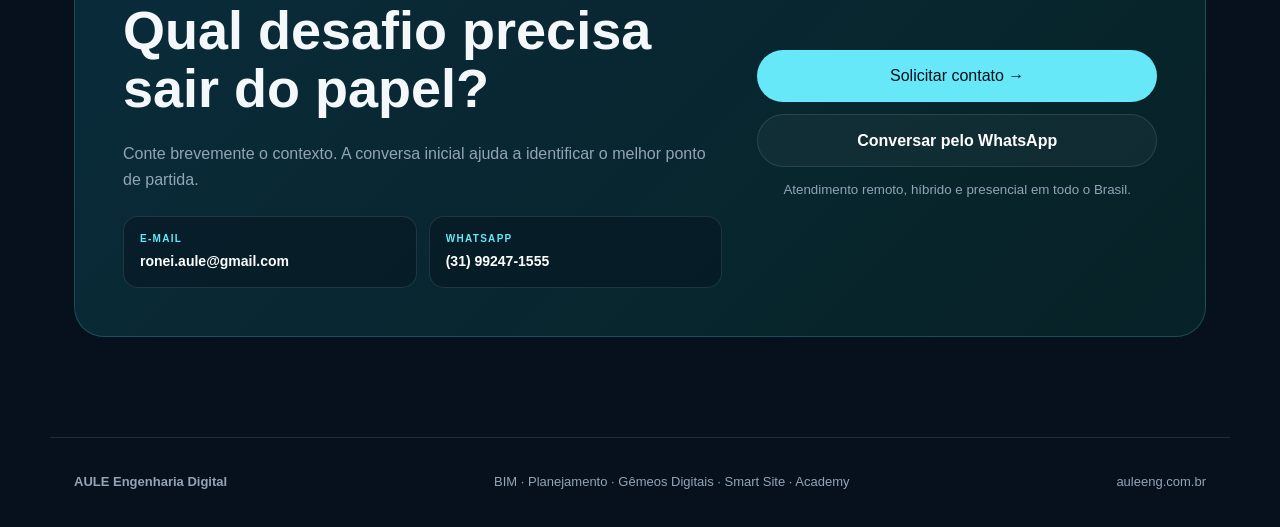
==== commit 79692970: "Update index.html" ====
--- a/index.html
+++ b/index.html
@@ -20,7 +20,7 @@
 <article data-cat="smart"><div class="cover ai"><span class="badge solution">Solução AULE</span><b>AI</b><small>VISÃO COMPUTACIONAL</small><span class="video-status">Vídeo MP4</span></div><div class="body"><i>AULE Smart Site</i><h3>IA e visão computacional</h3><p>Câmeras, eventos, alertas e dashboards para segurança, produtividade e áreas operacionais.</p><button data-modal="visao-computacional">Ver solução e vídeo →</button></div></article>
 </div></div></section>
 <section id="roadmap" class="roadmap-section"><div class="wrap"><span class="tag">Jornada de consultoria</span><h2>Um roadmap claro, da necessidade ao resultado.</h2><p class="lead">Etapas objetivas, entregáveis definidos e acompanhamento da evolução.</p><div class="roadmap-line"><article><span>01</span><h3>Diagnóstico</h3><p>Cenário atual, maturidade, processos, ferramentas e desafios.</p><small>Diagnóstico executivo e mapa de oportunidades.</small></article><article><span>02</span><h3>Plano de implantação</h3><p>Prioridades, casos de uso, responsáveis, indicadores e cronograma.</p><small>Roadmap priorizado e plano de ação.</small></article><article><span>03</span><h3>Piloto e validação</h3><p>Aplicação controlada para validar processos, padrões e critérios.</p><small>Piloto funcional e lições aprendidas.</small></article><article><span>04</span><h3>Implantação</h3><p>Fluxos, ferramentas, modelos, dados e responsabilidades.</p><small>Solução implantada e documentação técnica.</small></article><article><span>05</span><h3>Capacitação e acompanhamento</h3><p>Treinamentos, apoio às equipes e indicadores de adoção.</p><small>Equipe capacitada e evolução monitorada.</small></article><article><span>06</span><h3>Suporte e melhoria contínua</h3><p>Operação assistida, ajustes e evolução das soluções.</p><small>Suporte recorrente e plano de melhorias.</small></article></div></div></section>
-<section id="sobre" class="wrap about"><div class="photo"><img src="assets/images/ronei-profile.jpg" alt="Retrato profissional do fundador da AULE"><div><b>Ronei Silva</b><span>Fundador | Engenheiro Civil</span></div></div><div><span class="tag">Sobre a AULE</span><h2>Experiência de campo, planejamento e tecnologia aplicada.</h2><p>A AULE conecta engenharia, dados e tecnologias para obras e ativos.</p><p class="muted">Atuação em infraestrutura, barragens, planejamento, BIM, Gêmeos Digitais e capacitação profissional.</p><div class="recognition"><span>Reconhecimento técnico</span><article><b>2025</b><div><strong>Prêmio BIM Fórum Brasil</strong><small>Categoria Contratante Privado · BIM aplicado ao canteiro.</small></div></article><article><b>2026</b><div><strong>III Prêmio BIM Fórum Brasil</strong><small>Categoria Operação e Manutenção · Gêmeos Digitais em Barragens.</small></div></article><p>Atuação Direta e Principal responsável por projetos reconhecidos em duas edições consecutivas.</p></div><div class="facts"><span>Belo Horizonte - MG</span><span>Atendimento em todo o Brasil</span><span>Remoto, híbrido e presencial</span><span>Disponibilidade para viagens</span></div></div></section>
+<section id="sobre" class="wrap about"><div class="photo"><img src="assets/images/ronei-profile.jpg" alt="Retrato profissional do fundador da AULE"><div><b>Ronei Silva</b><span>Fundador | Engenheiro Civil, Professor e Especialista</span></div></div><div><span class="tag">Sobre a AULE</span><h2>Experiência de campo, planejamento e tecnologia aplicada.</h2><p>A AULE conecta engenharia, dados e tecnologias para obras e ativos.</p><p class="muted">Atuação em infraestrutura, barragens, planejamento, BIM, Gêmeos Digitais e capacitação profissional.</p><div class="recognition"><span>Reconhecimento técnico</span><article><b>2025</b><div><strong>Prêmio BIM Fórum Brasil</strong><small>Categoria Contratante Privado · BIM aplicado ao canteiro.</small></div></article><article><b>2026</b><div><strong>III Prêmio BIM Fórum Brasil</strong><small>Categoria Operação e Manutenção · Gêmeos Digitais em Barragens.</small></div></article><p>Atuação Direta e Principal responsável por projetos reconhecidos em duas edições consecutivas.</p></div><div class="facts"><span>Belo Horizonte - MG</span><span>Atendimento em todo o Brasil</span><span>Remoto, híbrido e presencial</span><span>Disponibilidade para viagens</span></div></div></section>
 <section id="contato" class="wrap"><div class="contact"><div><span class="tag">Vamos conversar</span><h2>Qual desafio precisa sair do papel?</h2><p>Conte brevemente o contexto. A conversa inicial ajuda a identificar o melhor ponto de partida.</p><div class="contact-details"><a href="mailto:ronei.aule@gmail.com"><span>E-mail</span><strong>ronei.aule@gmail.com</strong></a><a target="_blank" rel="noopener" href="https://wa.me/5531992471555"><span>WhatsApp</span><strong>(31) 99247-1555</strong></a></div></div><div class="contact-actions"><button class="pill contact-open" type="button">Solicitar contato →</button><a class="ghost" target="_blank" rel="noopener" href="https://wa.me/5531992471555">Conversar pelo WhatsApp</a><small>Atendimento remoto, híbrido e presencial em todo o Brasil.</small></div></div></section>
 </main><footer><b>AULE Engenharia Digital</b><span>BIM · Planejamento · Gêmeos Digitais · Smart Site · Academy</span><span>auleeng.com.br</span></footer>
 <div class="modal" id="digital-twin"><div class="modal-card"><button class="close">×</button><div class="modal-head"><span>PORTFÓLIO AULE</span><h2>Gêmeos Digitais</h2></div><div class="modal-grid"><div><p>Um Gêmeo Digital conecta o modelo do ativo a informações técnicas e dados operacionais. A solução organiza o contexto do empreendimento e facilita consultas, monitoramento e decisões ao longo do ciclo de vida.</p><div class="chips"><span>BIM</span><span>Engenharia digital</span><span>Integração</span></div></div><div class="local-video"><video controls preload="metadata" playsinline><source src="assets/videos/gemeos-digitais.mp4" type="video/mp4">Seu navegador não suporta MP4.</video></div></div></div></div><div class="modal" id="bim4d"><div class="modal-card"><button class="close">×</button><div class="modal-head"><span>PORTFÓLIO AULE</span><h2>Gestão integrada de AWP e modelo BIM (4D)</h2></div><div class="modal-grid"><div><p>A integração entre AWP, cronograma e modelo BIM permite visualizar a estratégia construtiva no tempo. Pacotes de trabalho, atividades e restrições ganham contexto espacial para apoiar planejamento e execução.</p><div class="chips"><span>BIM</span><span>Engenharia digital</span><span>Integração</span></div></div><div class="local-video"><video controls preload="metadata" playsinline><source src="assets/videos/awp-bim-4d.mp4" type="video/mp4">Seu navegador não suporta MP4.</video></div></div></div></div><div class="modal" id="bim5d"><div class="modal-card"><button class="close">×</button><div class="modal-head"><span>PORTFÓLIO AULE</span><h2>BIM 5D</h2></div><div class="modal-grid"><div><p>O BIM 5D conecta elementos do modelo a quantitativos e custos. A solução apoia estimativas, comparação de cenários e acompanhamento econômico com maior rastreabilidade das informações.</p><div class="chips"><span>BIM</span><span>Engenharia digital</span><span>Integração</span></div></div><div class="local-video"><video controls preload="metadata" playsinline><source src="assets/videos/bim-5d.mp4" type="video/mp4">Seu navegador não suporta MP4.</video></div></div></div></div><div class="modal" id="controle-tech"><div class="modal-card"><button class="close">×</button><div class="modal-head"><span>PORTFÓLIO AULE</span><h2>BIM e controle tecnológico</h2></div><div class="modal-grid"><div><p>A solução associa ensaios, registros e indicadores de qualidade aos elementos e locais correspondentes no modelo BIM. Isso facilita rastreabilidade, consulta e análise do controle tecnológico.</p><div class="chips"><span>BIM</span><span>Engenharia digital</span><span>Integração</span></div></div><div class="local-video"><video controls preload="metadata" playsinline><source src="assets/videos/bim-controle-tecnologico.mp4" type="video/mp4">Seu navegador não suporta MP4.</video></div></div></div></div><div class="modal" id="vr-ar"><div class="modal-card"><button class="close">×</button><div class="modal-head"><span>PORTFÓLIO AULE</span><h2>Realidade Virtual e Aumentada</h2></div><div class="modal-grid"><div><p>VR e AR permitem explorar modelos em escala imersiva ou sobrepostos ao ambiente real. A aplicação apoia revisão de projetos, construtibilidade, treinamento e comunicação com as equipes.</p><div class="chips"><span>BIM</span><span>Engenharia digital</span><span>Integração</span></div></div><div class="local-video"><video controls preload="metadata" playsinline><source src="assets/videos/vr-ar.mp4" type="video/mp4">Seu navegador não suporta MP4.</video></div></div></div></div><div class="modal" id="visao-computacional"><div class="modal-card"><button class="close">×</button><div class="modal-head"><span>PORTFÓLIO AULE</span><h2>IA e visão computacional</h2></div><div class="modal-grid"><div><p>A visão computacional interpreta imagens de câmeras para identificar eventos de interesse e apoiar o monitoramento. Alertas e dashboards transformam registros visuais em informação útil para segurança e operação.</p><div class="chips"><span>BIM</span><span>Engenharia digital</span><span>Integração</span></div></div><div class="local-video"><video controls preload="metadata" playsinline><source src="assets/videos/visao-computacional.mp4" type="video/mp4">Seu navegador não suporta MP4.</video></div></div></div></div><div class="contact-modal" id="contact-modal" aria-hidden="true"><div class="contact-modal-card" role="dialog" aria-modal="true" aria-labelledby="contact-title"><button class="contact-close" type="button" aria-label="Fechar formulário">×</button><span class="tag">Solicitar contato</span><h2 id="contact-title">Vamos entender seu desafio.</h2><p>Preencha os campos abaixo. Ao enviar, uma mensagem será preparada no WhatsApp da AULE.</p><form id="contact-form"><div class="form-grid"><label>Nome completo<input type="text" id="lead-name" name="name" autocomplete="name" required placeholder="Seu nome"></label><label>E-mail profissional<input type="email" id="lead-email" name="email" autocomplete="email" required placeholder="nome@empresa.com.br"></label><label>Empresa<input type="text" id="lead-company" name="company" autocomplete="organization" required placeholder="Nome da empresa"></label><label>Área de interesse<select id="lead-interest" name="interest" required><option value="">Selecione uma opção</option><option>AULE BIM</option><option>AULE Planning | 4D e 5D</option><option>AULE Twin | Gêmeos Digitais</option><option>AULE Smart Site | IA, VR/AR e IoT</option><option>AULE Academy | Treinamentos</option><option>AULE Reality Capture | Aerofotogrametria</option><option>Diagnóstico de Engenharia Digital</option><option>Outro</option></select></label><label class="form-full">Objetivo ou desafio<textarea id="lead-objective" name="objective" required rows="5" placeholder="Descreva brevemente o projeto, a necessidade ou o resultado esperado."></textarea></label></div><label class="privacy-check"><input type="checkbox" id="lead-consent" required><span>Autorizo o uso destas informações exclusivamente para retorno sobre esta solicitação.</span></label><div class="form-actions"><button class="pill" type="submit">Enviar solicitação pelo WhatsApp →</button><a class="ghost" href="mailto:ronei.aule@gmail.com?subject=Solicitação de contato pelo site AULE">Prefiro enviar por e-mail</a></div><p class="form-note">O site não armazena os dados preenchidos. A mensagem será aberta no WhatsApp para sua revisão antes do envio.</p></form></div></div></body></html>
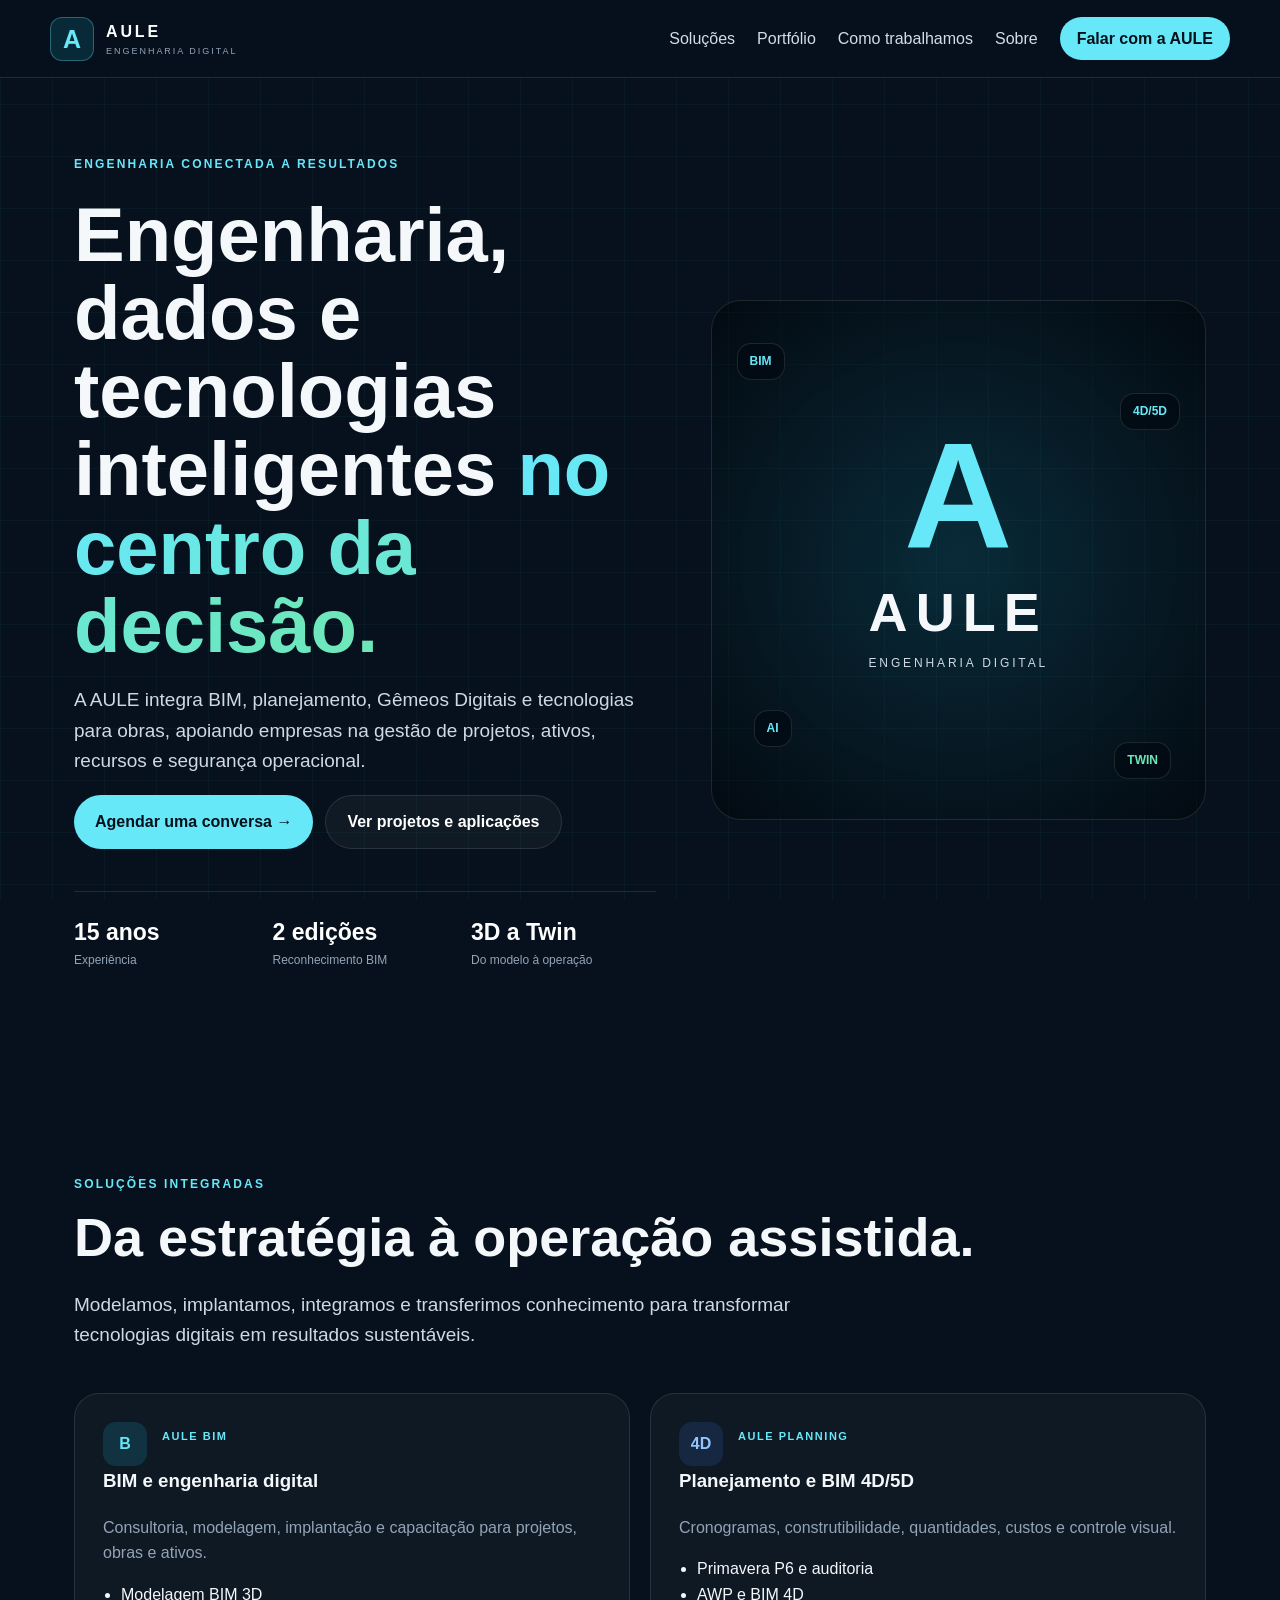
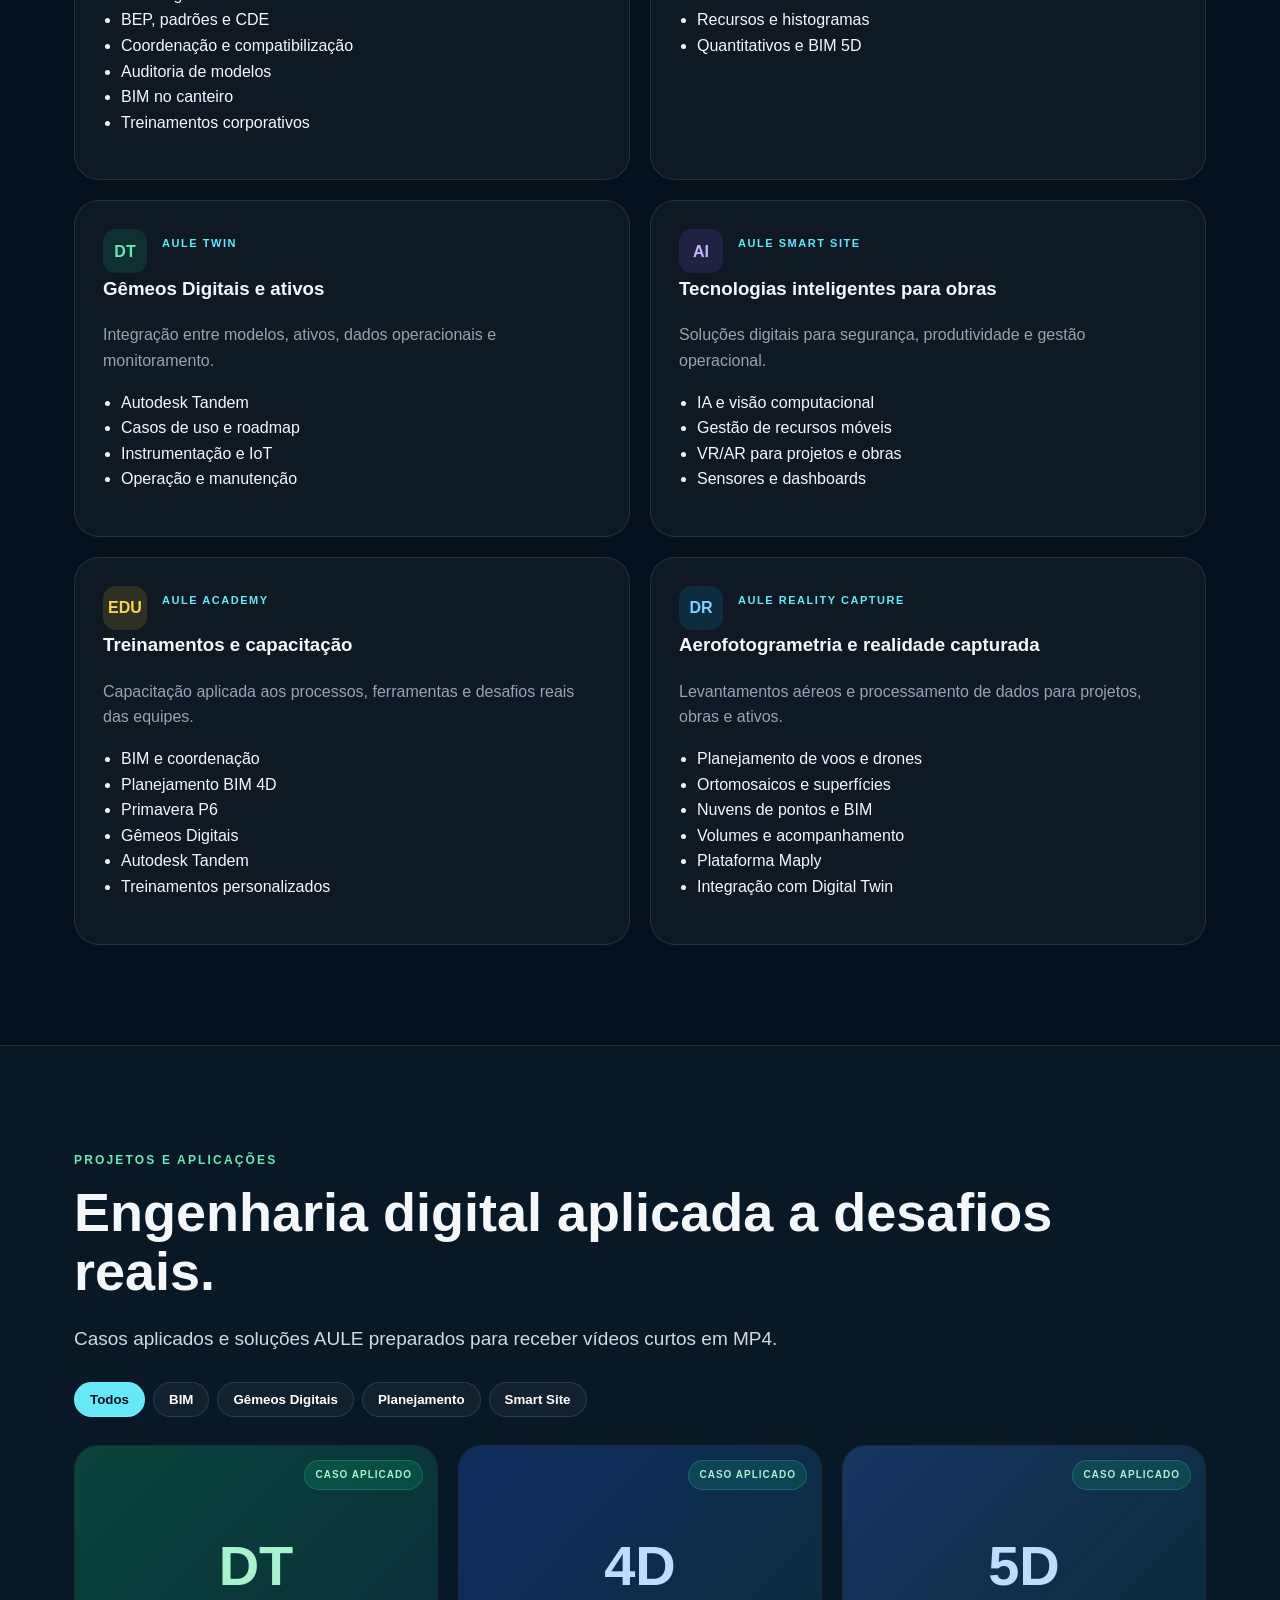
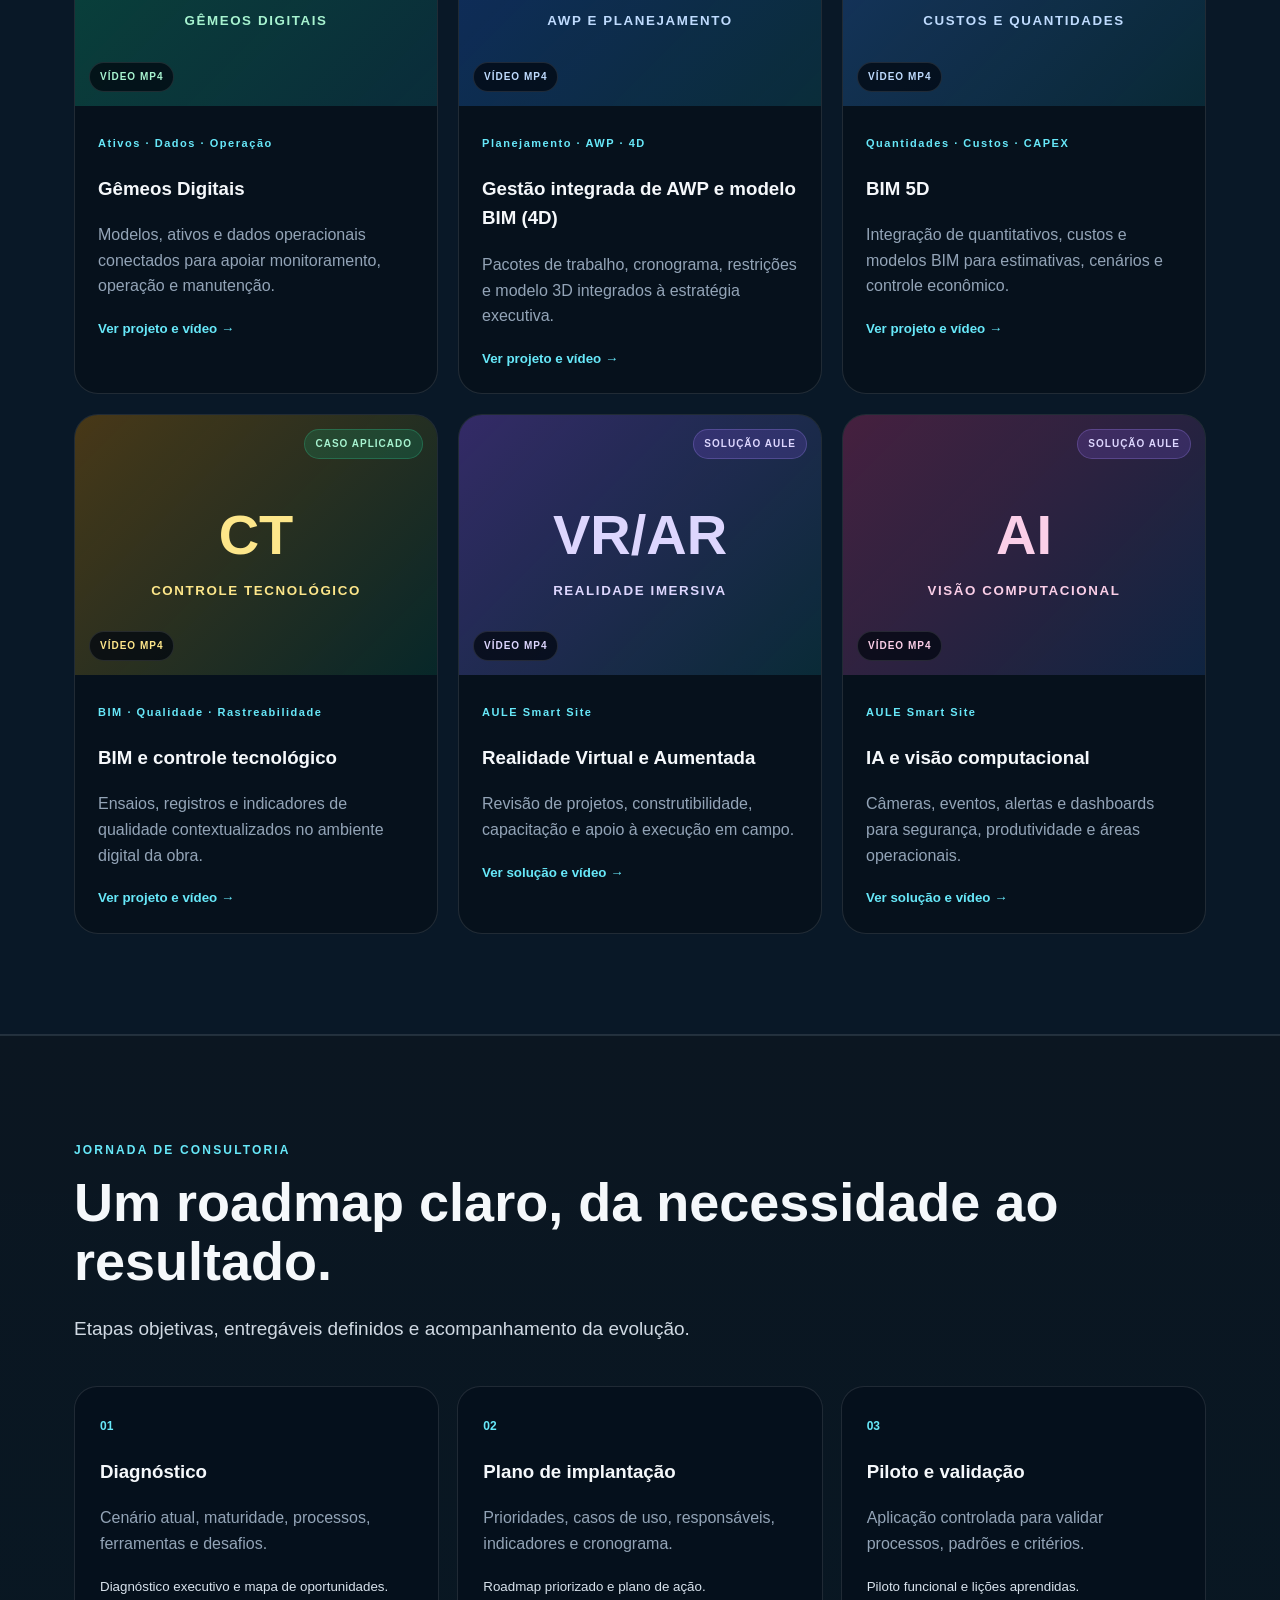
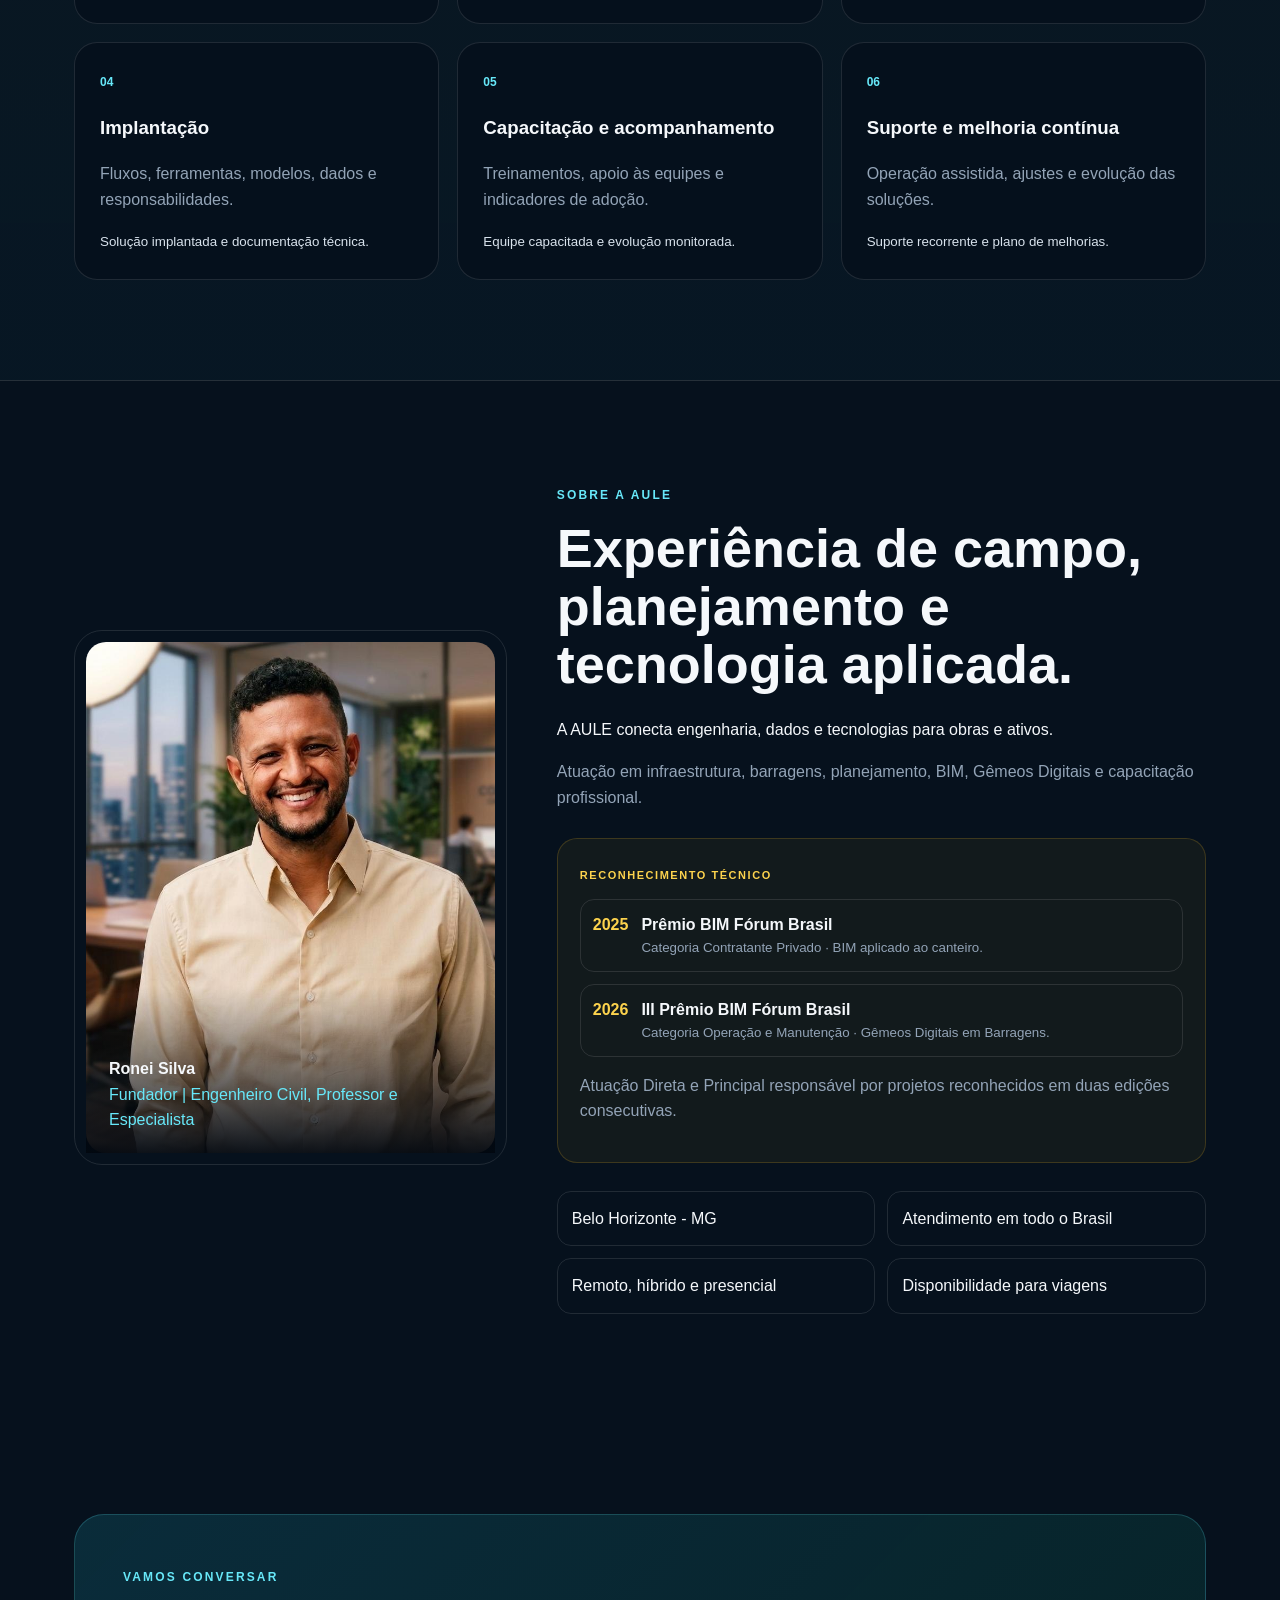
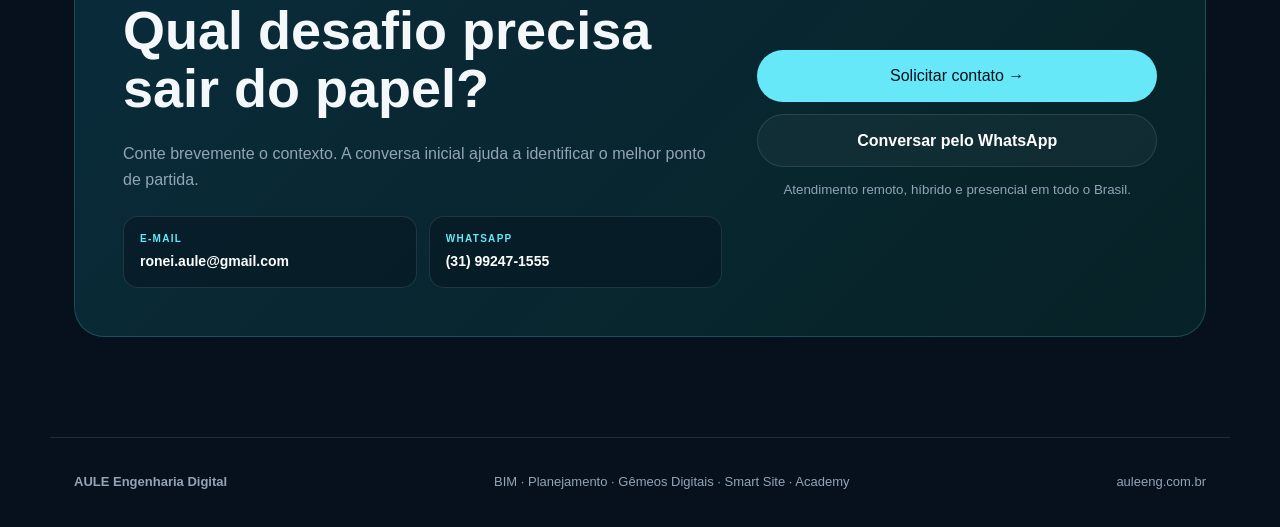
==== commit aa23b68a: "Update index.html" ====
--- a/index.html
+++ b/index.html
@@ -9,7 +9,7 @@
 <article><span class="icon green">DT</span><i>AULE TWIN</i><h3>Gêmeos Digitais e ativos</h3><p>Integração entre modelos, ativos, dados operacionais e monitoramento.</p><ul><li>Autodesk Tandem</li><li>Casos de uso e roadmap</li><li>Instrumentação e IoT</li><li>Operação e manutenção</li></ul></article>
 <article><span class="icon purple">AI</span><i>AULE SMART SITE</i><h3>Tecnologias inteligentes para obras</h3><p>Soluções digitais para segurança, produtividade e gestão operacional.</p><ul><li>IA e visão computacional</li><li>Gestão de recursos móveis</li><li>VR/AR para projetos e obras</li><li>Sensores e dashboards</li></ul></article>
 <article><span class="icon academy">EDU</span><i>AULE ACADEMY</i><h3>Treinamentos e capacitação</h3><p>Capacitação aplicada aos processos, ferramentas e desafios reais das equipes.</p><ul><li>BIM e coordenação</li><li>Planejamento BIM 4D</li><li>Primavera P6</li><li>Gêmeos Digitais</li><li>Autodesk Tandem</li><li>Treinamentos personalizados</li></ul></article>
-<article><span class="icon aero">DR</span><i>AULE REALITY CAPTURE</i><h3>Aerofotogrametria e realidade capturada</h3><p>Levantamentos aéreos e processamento de dados para projetos, obras e ativos.</p><ul><li>Planejamento de voos e drones</li><li>Ortomosaicos e superfícies</li><li>Nuvens de pontos e BIM</li><li>Volumes e acompanhamento</li><li>Registro visual de ativos</li><li>Integração com Digital Twin</li></ul></article>
+<article><span class="icon aero">DR</span><i>AULE REALITY CAPTURE</i><h3>Aerofotogrametria e realidade capturada</h3><p>Levantamentos aéreos e processamento de dados para projetos, obras e ativos.</p><ul><li>Planejamento de voos e drones</li><li>Ortomosaicos e superfícies</li><li>Nuvens de pontos e BIM</li><li>Volumes e acompanhamento</li><li>Plataforma Maply</li><li>Integração com Digital Twin</li></ul></article>
 </div></section>
 <section id="portfolio" class="portfolio"><div class="wrap"><span class="tag green-text">Projetos e aplicações</span><h2>Engenharia digital aplicada a desafios reais.</h2><p class="lead">Casos aplicados e soluções AULE preparados para receber vídeos curtos em MP4.</p><div class="filters"><button class="active" data-filter="all">Todos</button><button data-filter="bim">BIM</button><button data-filter="twin">Gêmeos Digitais</button><button data-filter="planning">Planejamento</button><button data-filter="smart">Smart Site</button></div><div class="grid cases">
 <article data-cat="twin"><div class="cover twin"><span class="badge applied">Caso aplicado</span><b>DT</b><small>GÊMEOS DIGITAIS</small><span class="video-status">Vídeo MP4</span></div><div class="body"><i>Ativos · Dados · Operação</i><h3>Gêmeos Digitais</h3><p>Modelos, ativos e dados operacionais conectados para apoiar monitoramento, operação e manutenção.</p><button data-modal="digital-twin">Ver projeto e vídeo →</button></div></article>
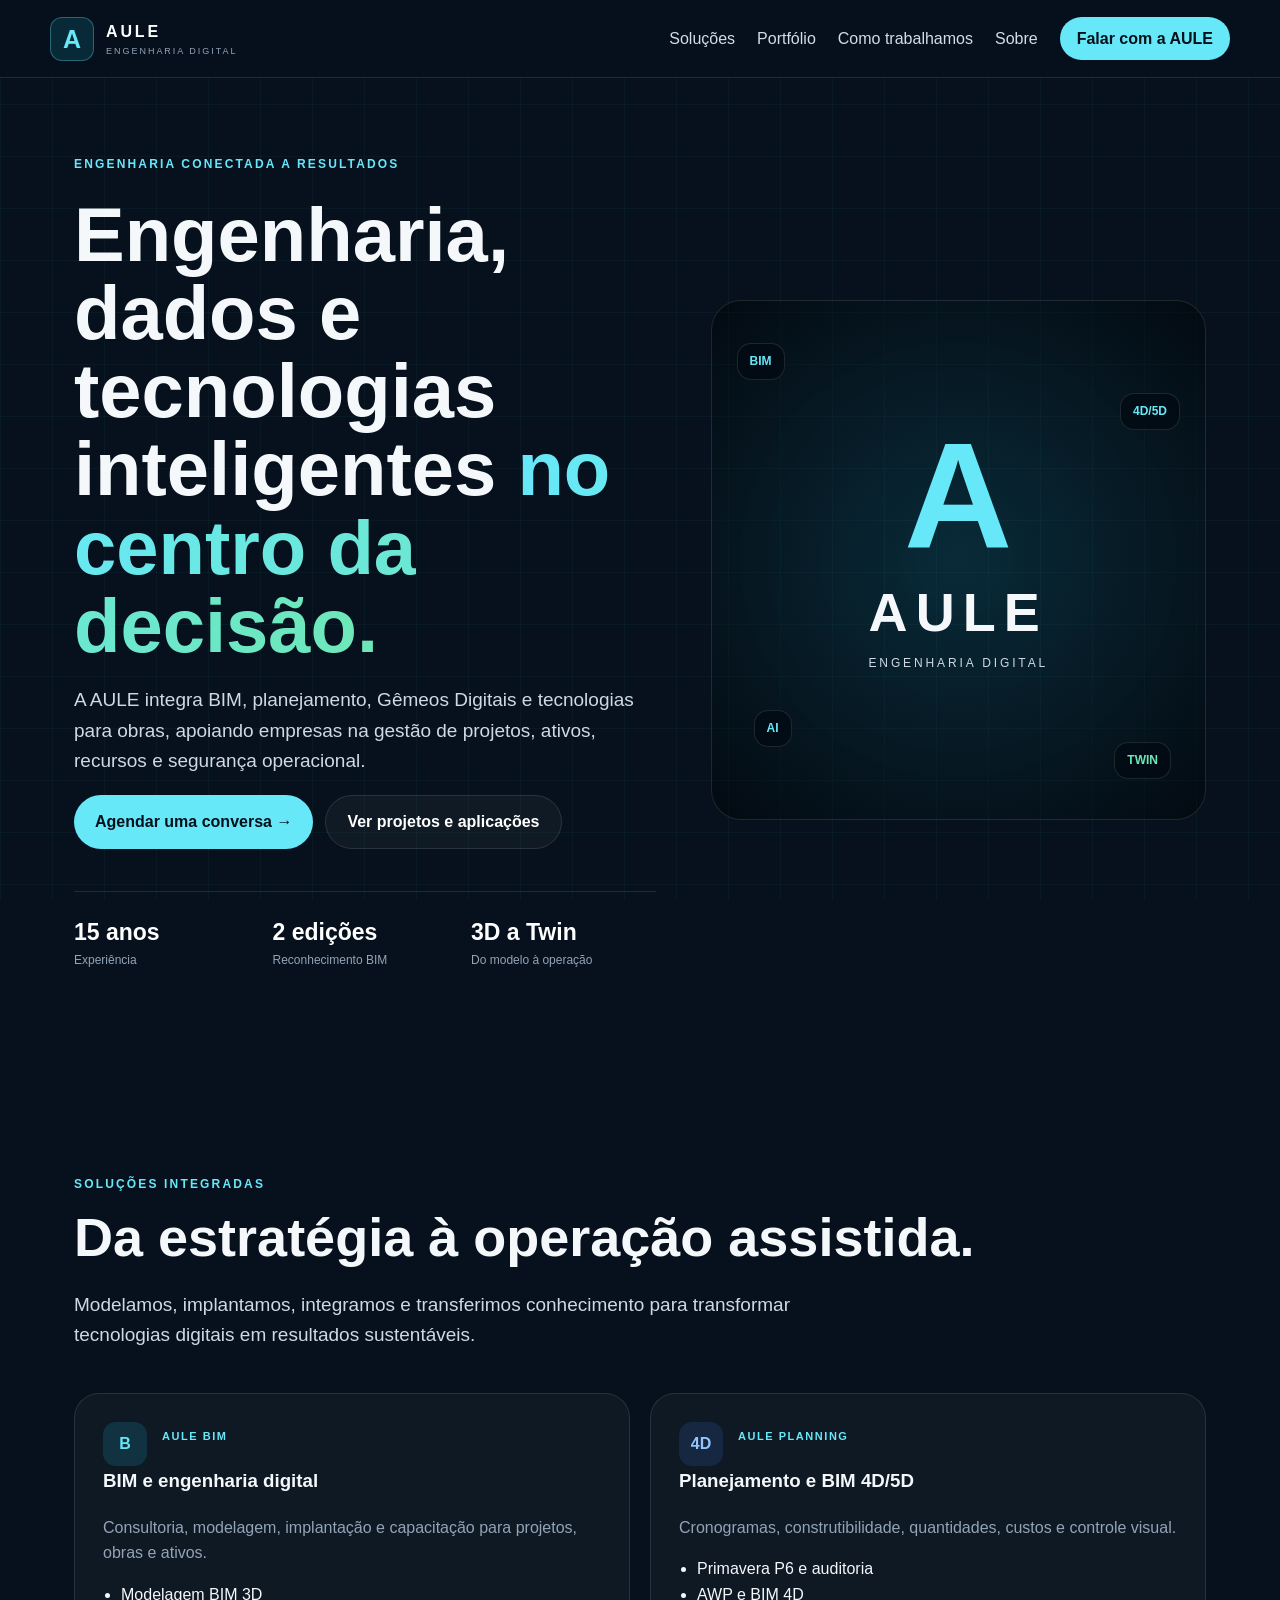
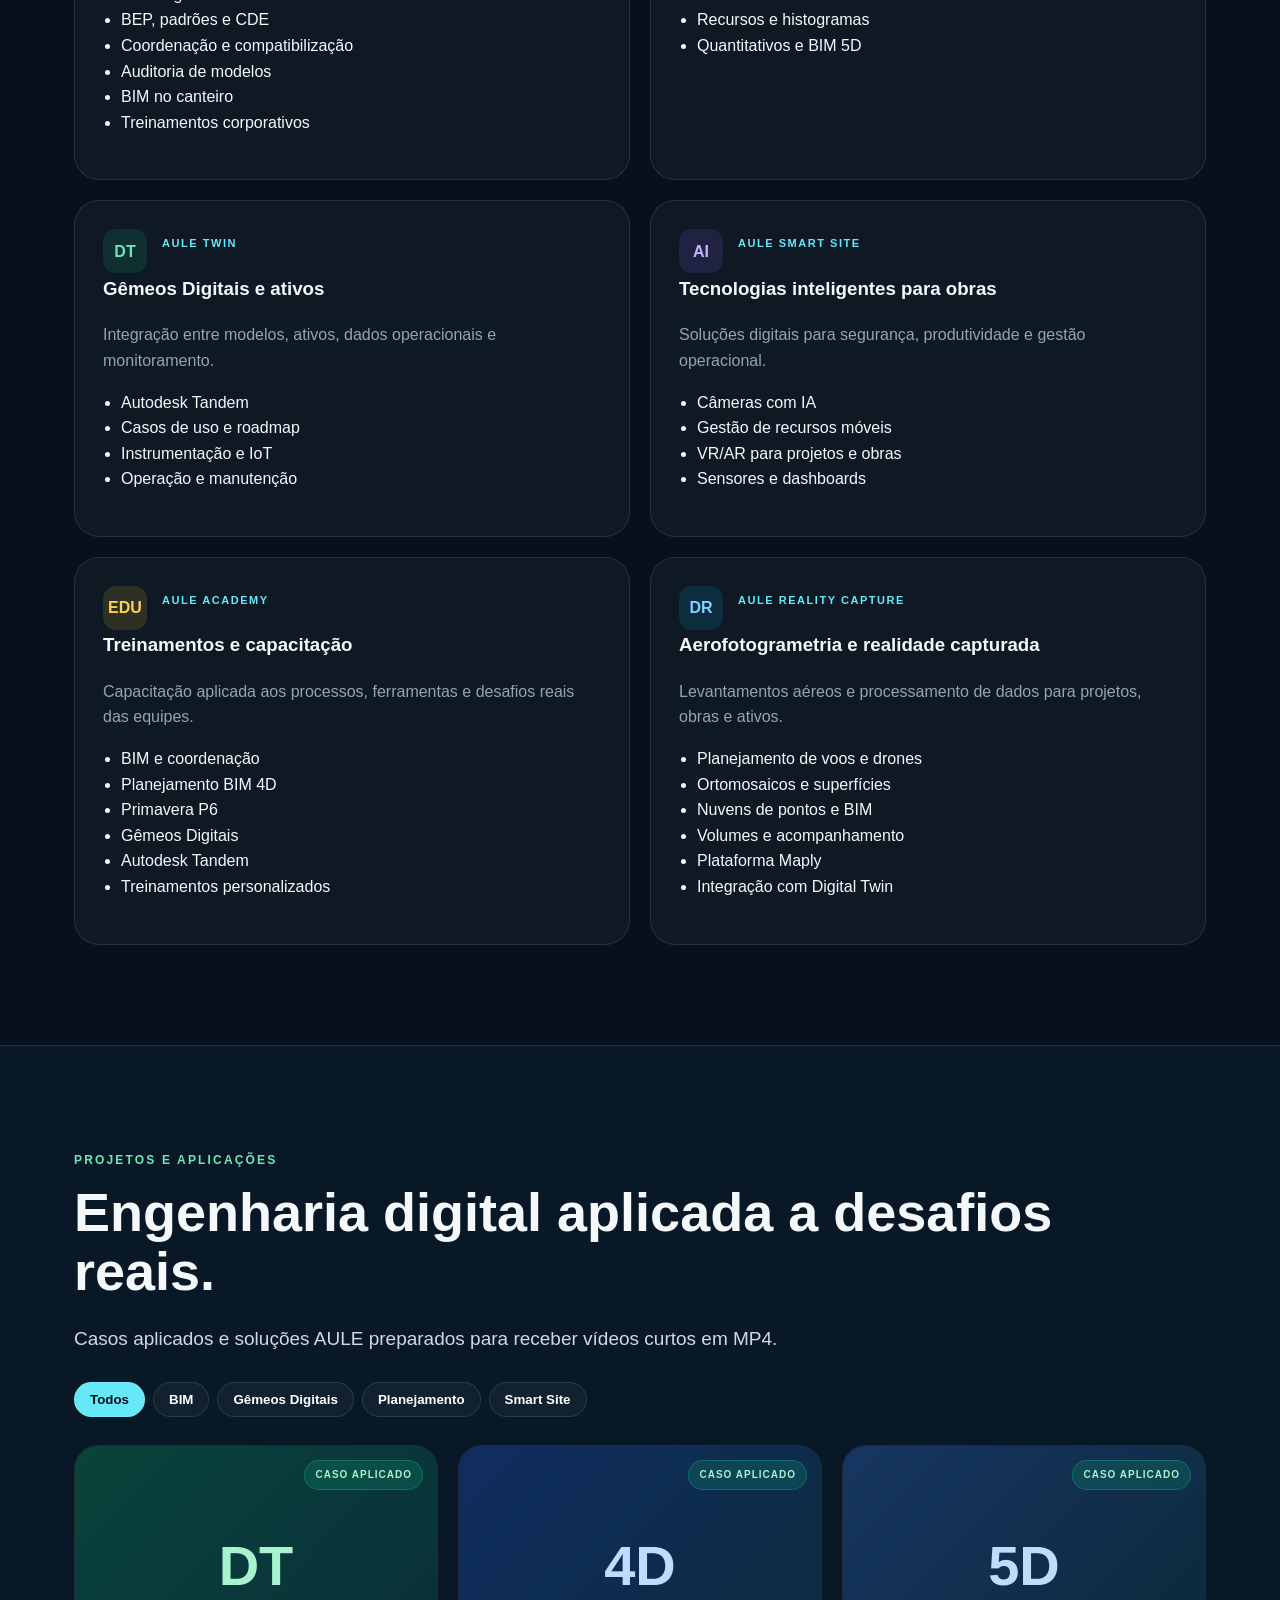
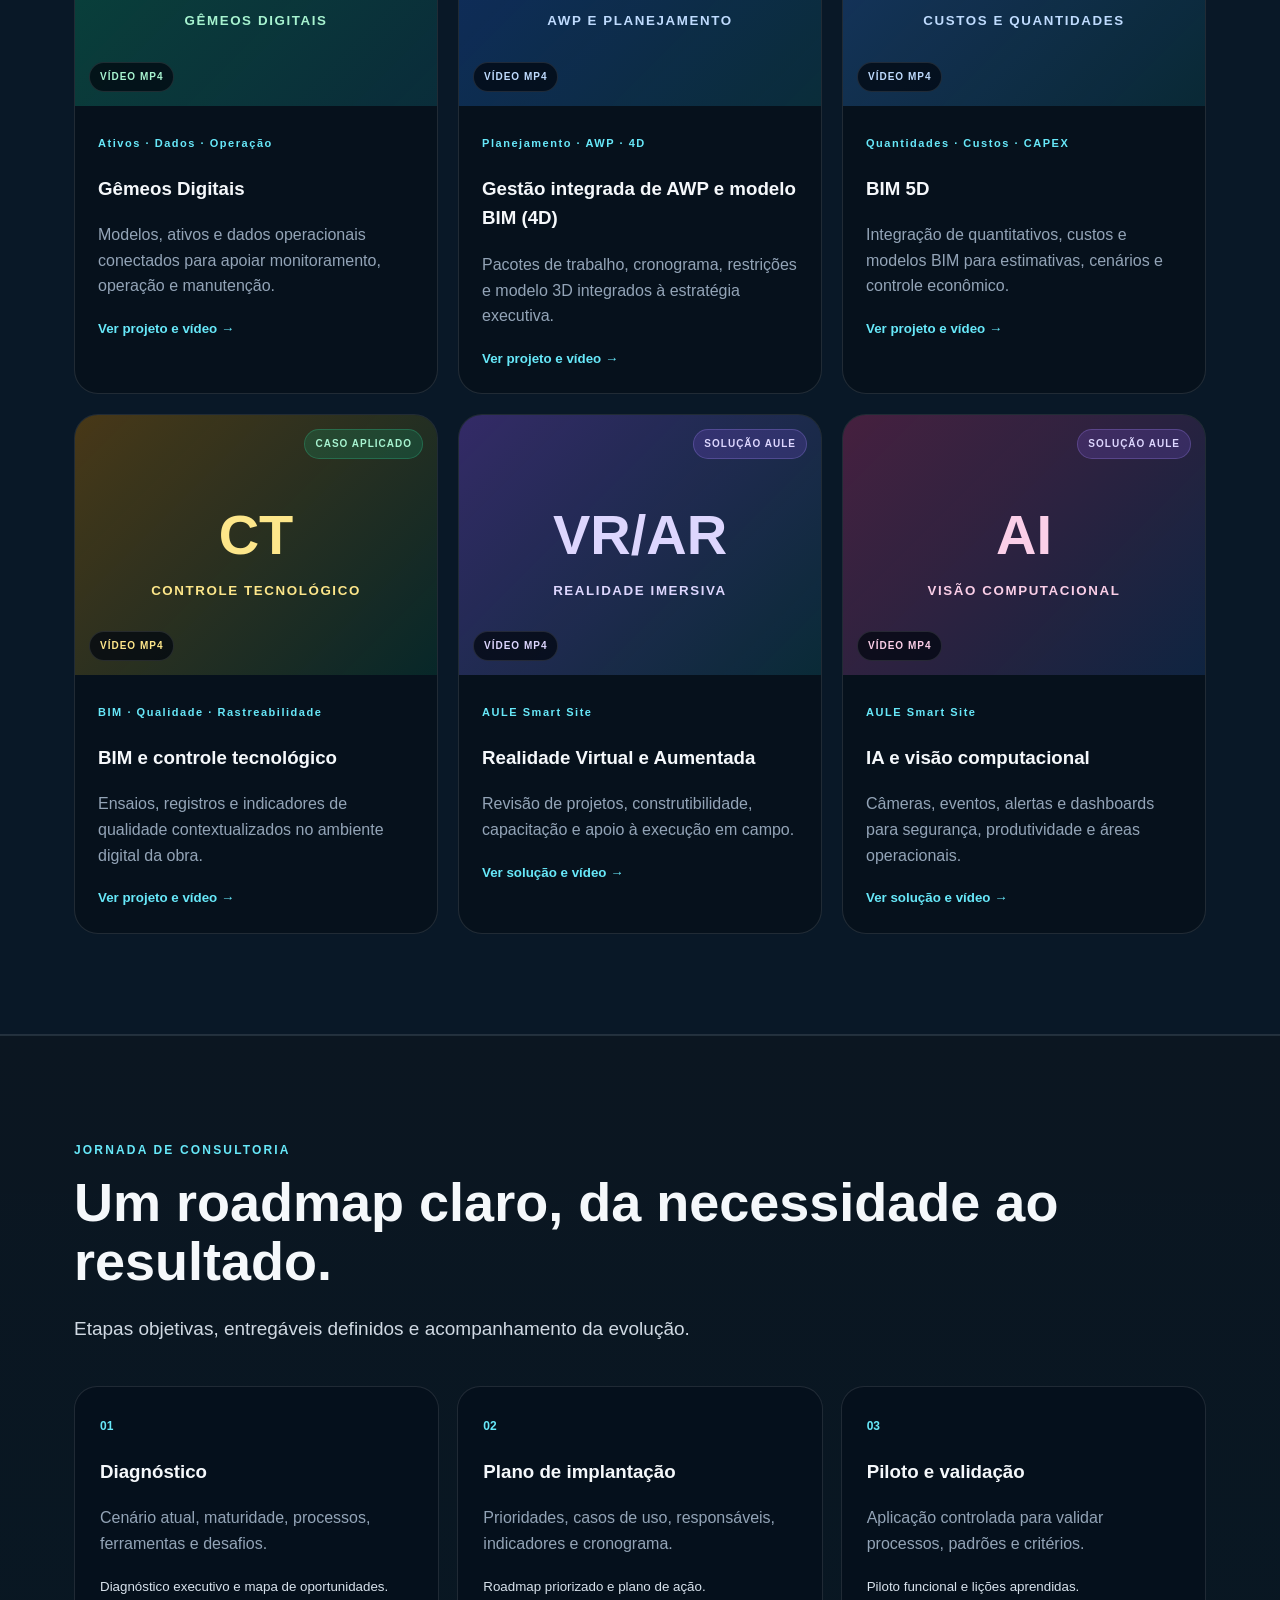
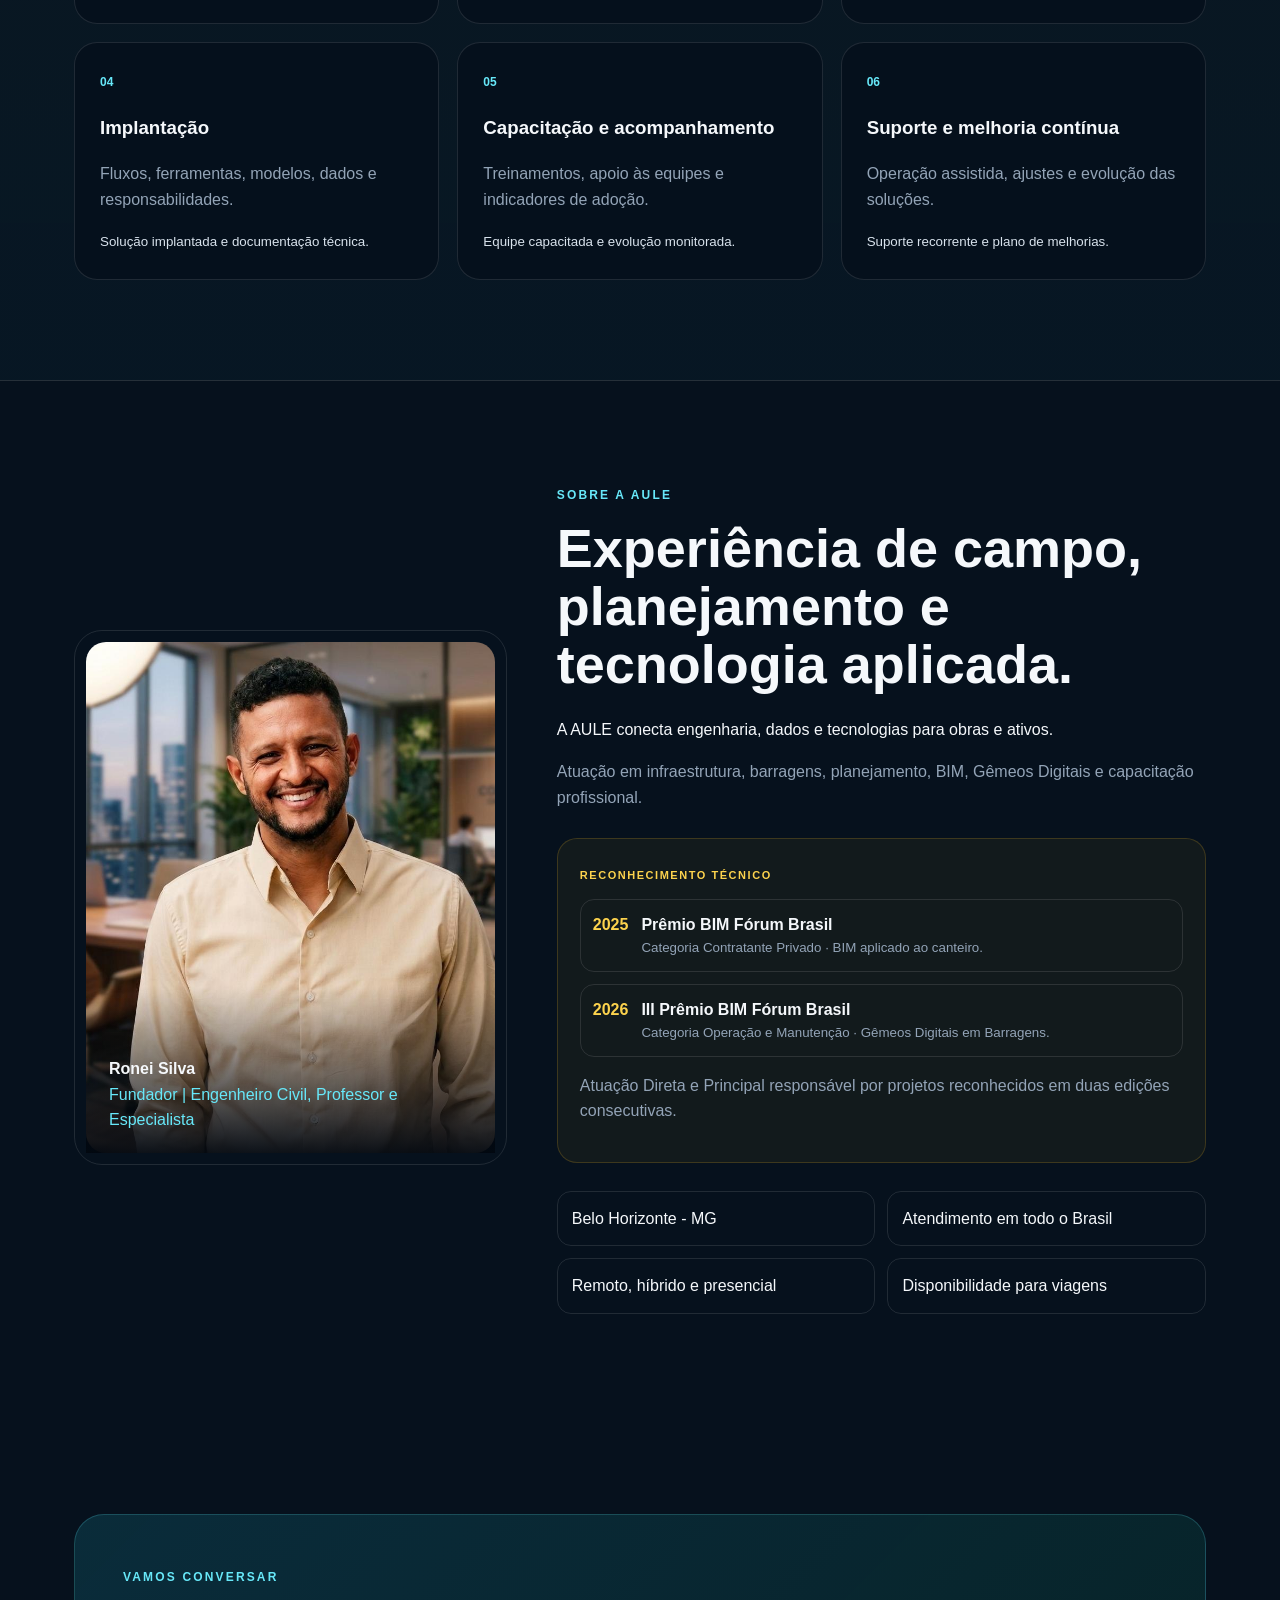
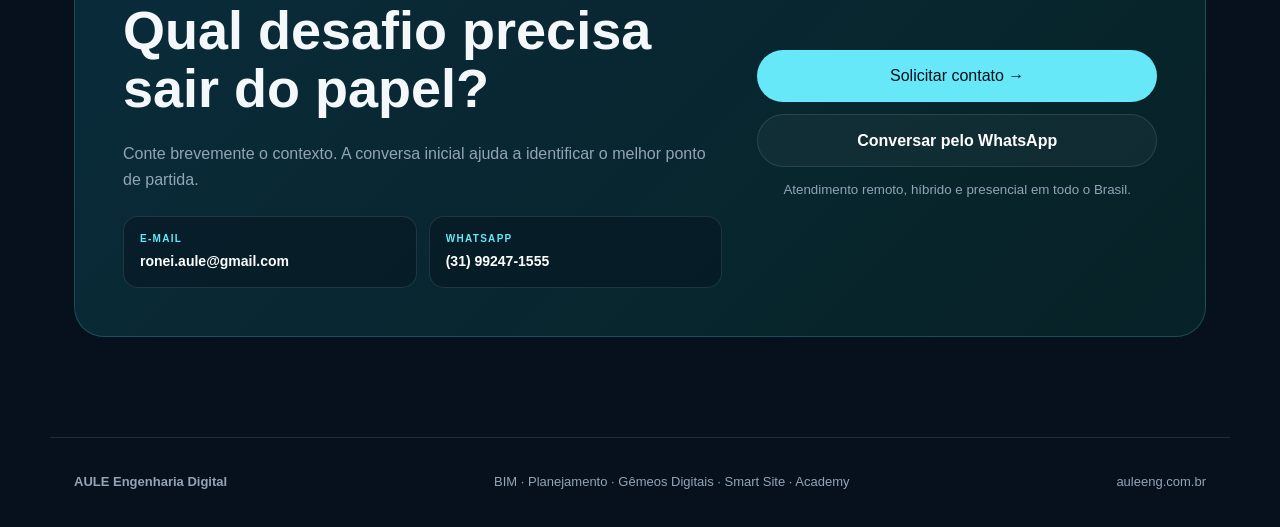
==== commit c00667dd: "Update index.html" ====
--- a/index.html
+++ b/index.html
@@ -7,7 +7,7 @@
 <article><span class="icon cyan">B</span><i>AULE BIM</i><h3>BIM e engenharia digital</h3><p>Consultoria, modelagem, implantação e capacitação para projetos, obras e ativos.</p><ul><li>Modelagem BIM 3D</li><li>BEP, padrões e CDE</li><li>Coordenação e compatibilização</li><li>Auditoria de modelos</li><li>BIM no canteiro</li><li>Treinamentos corporativos</li></ul></article>
 <article><span class="icon blue">4D</span><i>AULE PLANNING</i><h3>Planejamento e BIM 4D/5D</h3><p>Cronogramas, construtibilidade, quantidades, custos e controle visual.</p><ul><li>Primavera P6 e auditoria</li><li>AWP e BIM 4D</li><li>Recursos e histogramas</li><li>Quantitativos e BIM 5D</li></ul></article>
 <article><span class="icon green">DT</span><i>AULE TWIN</i><h3>Gêmeos Digitais e ativos</h3><p>Integração entre modelos, ativos, dados operacionais e monitoramento.</p><ul><li>Autodesk Tandem</li><li>Casos de uso e roadmap</li><li>Instrumentação e IoT</li><li>Operação e manutenção</li></ul></article>
-<article><span class="icon purple">AI</span><i>AULE SMART SITE</i><h3>Tecnologias inteligentes para obras</h3><p>Soluções digitais para segurança, produtividade e gestão operacional.</p><ul><li>IA e visão computacional</li><li>Gestão de recursos móveis</li><li>VR/AR para projetos e obras</li><li>Sensores e dashboards</li></ul></article>
+<article><span class="icon purple">AI</span><i>AULE SMART SITE</i><h3>Tecnologias inteligentes para obras</h3><p>Soluções digitais para segurança, produtividade e gestão operacional.</p><ul><li>Câmeras com IA</li><li>Gestão de recursos móveis</li><li>VR/AR para projetos e obras</li><li>Sensores e dashboards</li></ul></article>
 <article><span class="icon academy">EDU</span><i>AULE ACADEMY</i><h3>Treinamentos e capacitação</h3><p>Capacitação aplicada aos processos, ferramentas e desafios reais das equipes.</p><ul><li>BIM e coordenação</li><li>Planejamento BIM 4D</li><li>Primavera P6</li><li>Gêmeos Digitais</li><li>Autodesk Tandem</li><li>Treinamentos personalizados</li></ul></article>
 <article><span class="icon aero">DR</span><i>AULE REALITY CAPTURE</i><h3>Aerofotogrametria e realidade capturada</h3><p>Levantamentos aéreos e processamento de dados para projetos, obras e ativos.</p><ul><li>Planejamento de voos e drones</li><li>Ortomosaicos e superfícies</li><li>Nuvens de pontos e BIM</li><li>Volumes e acompanhamento</li><li>Plataforma Maply</li><li>Integração com Digital Twin</li></ul></article>
 </div></section>
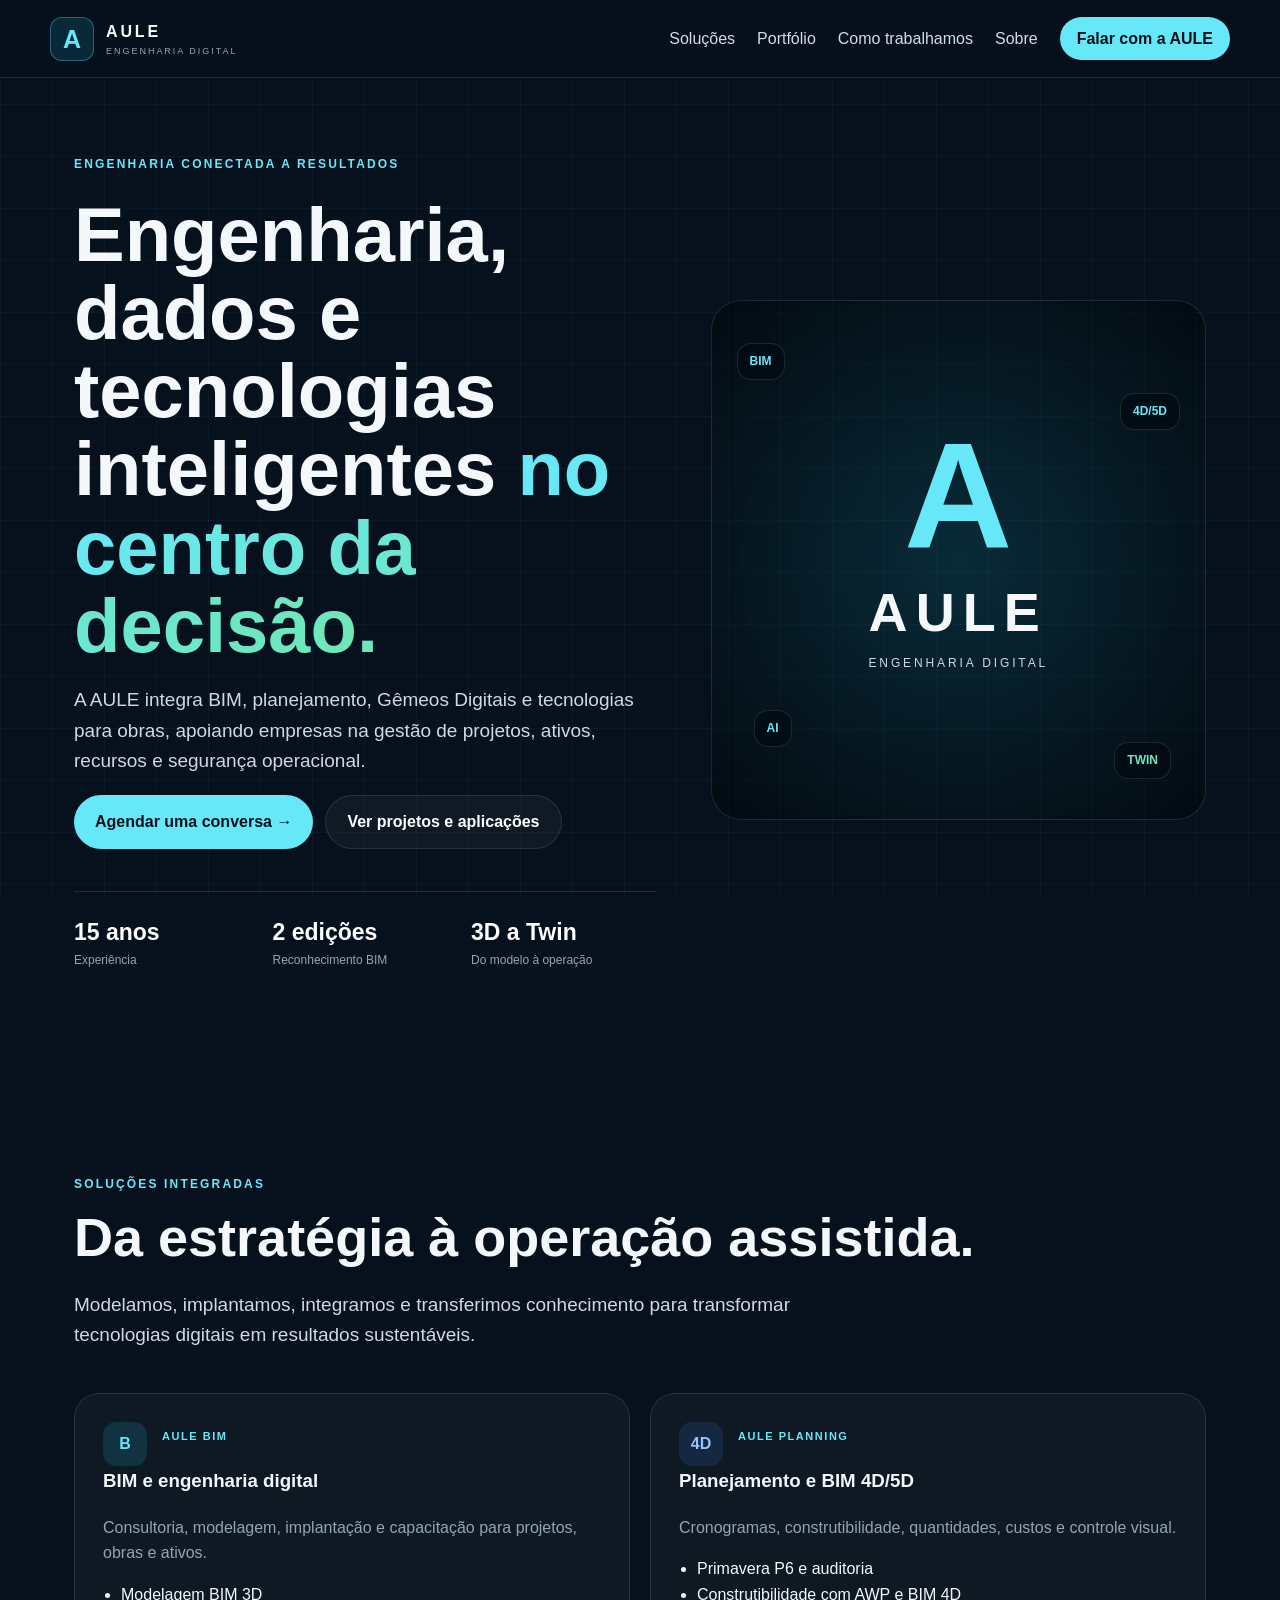
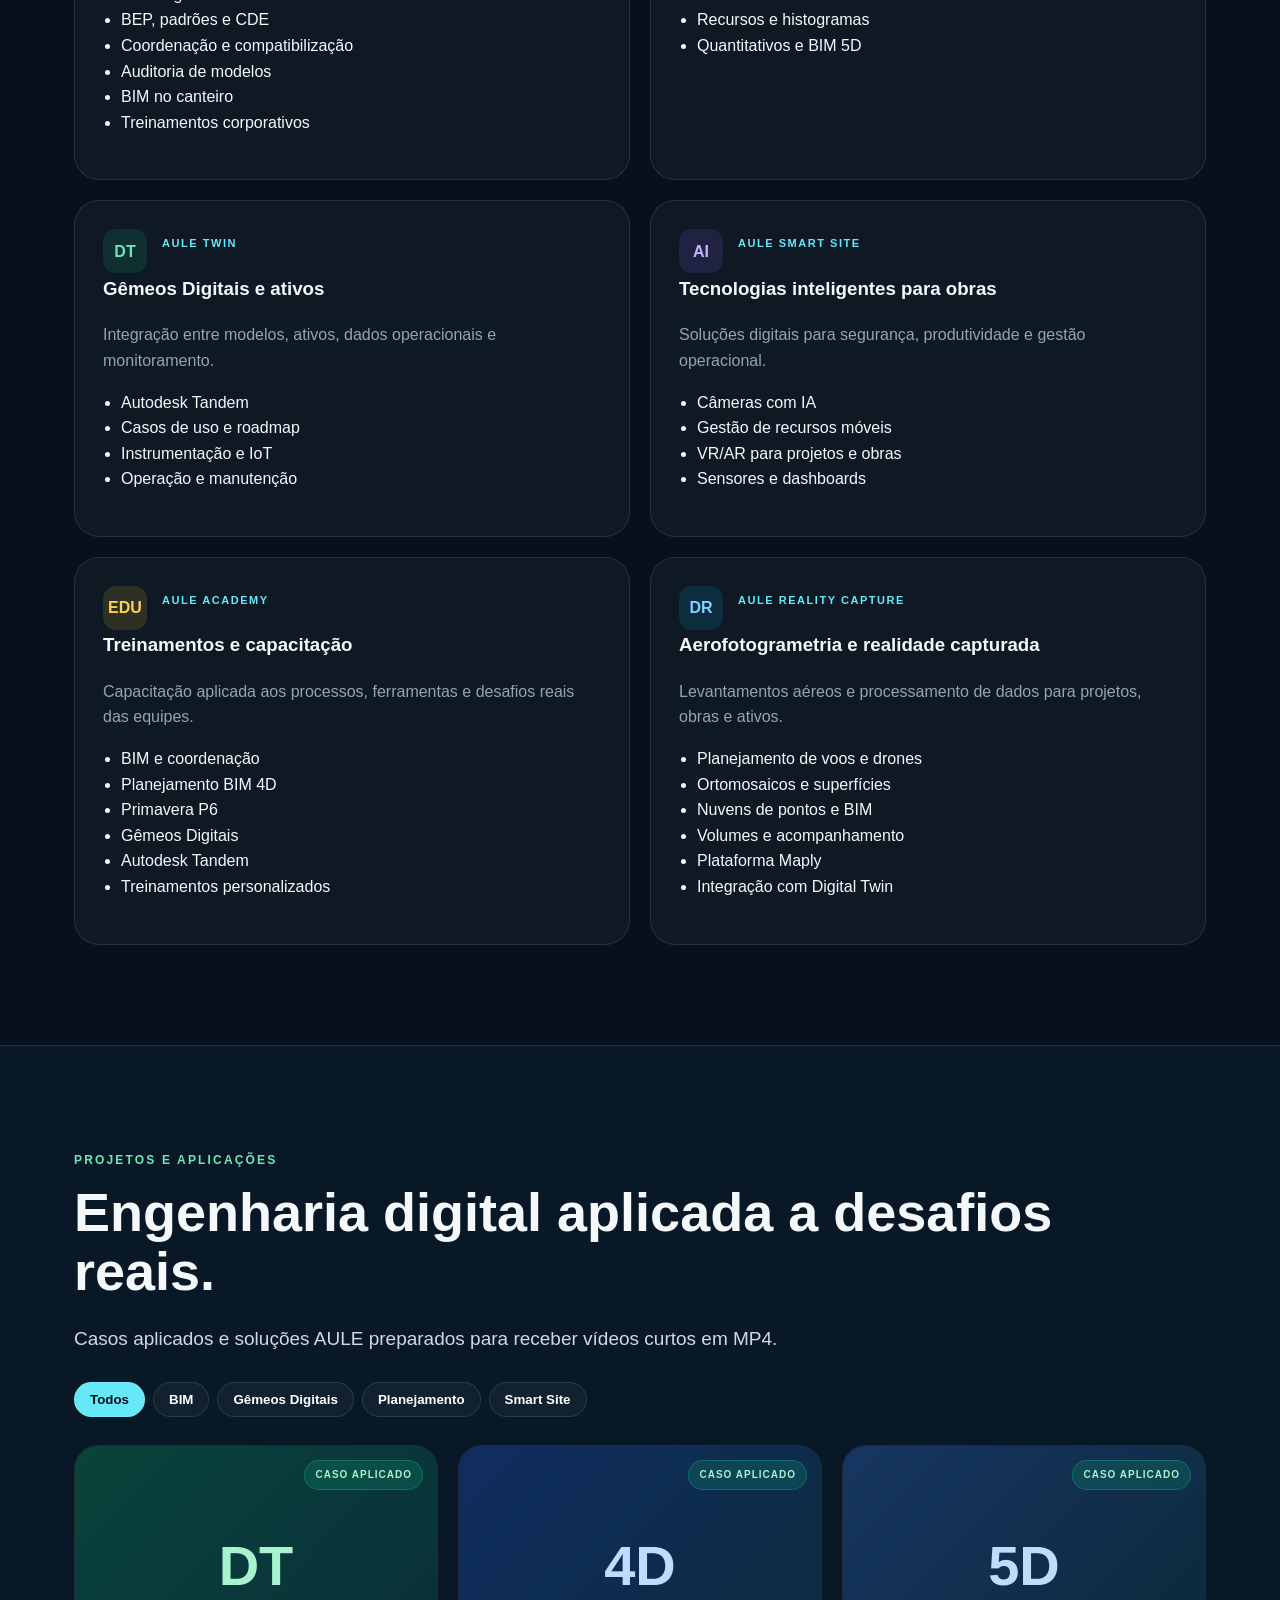
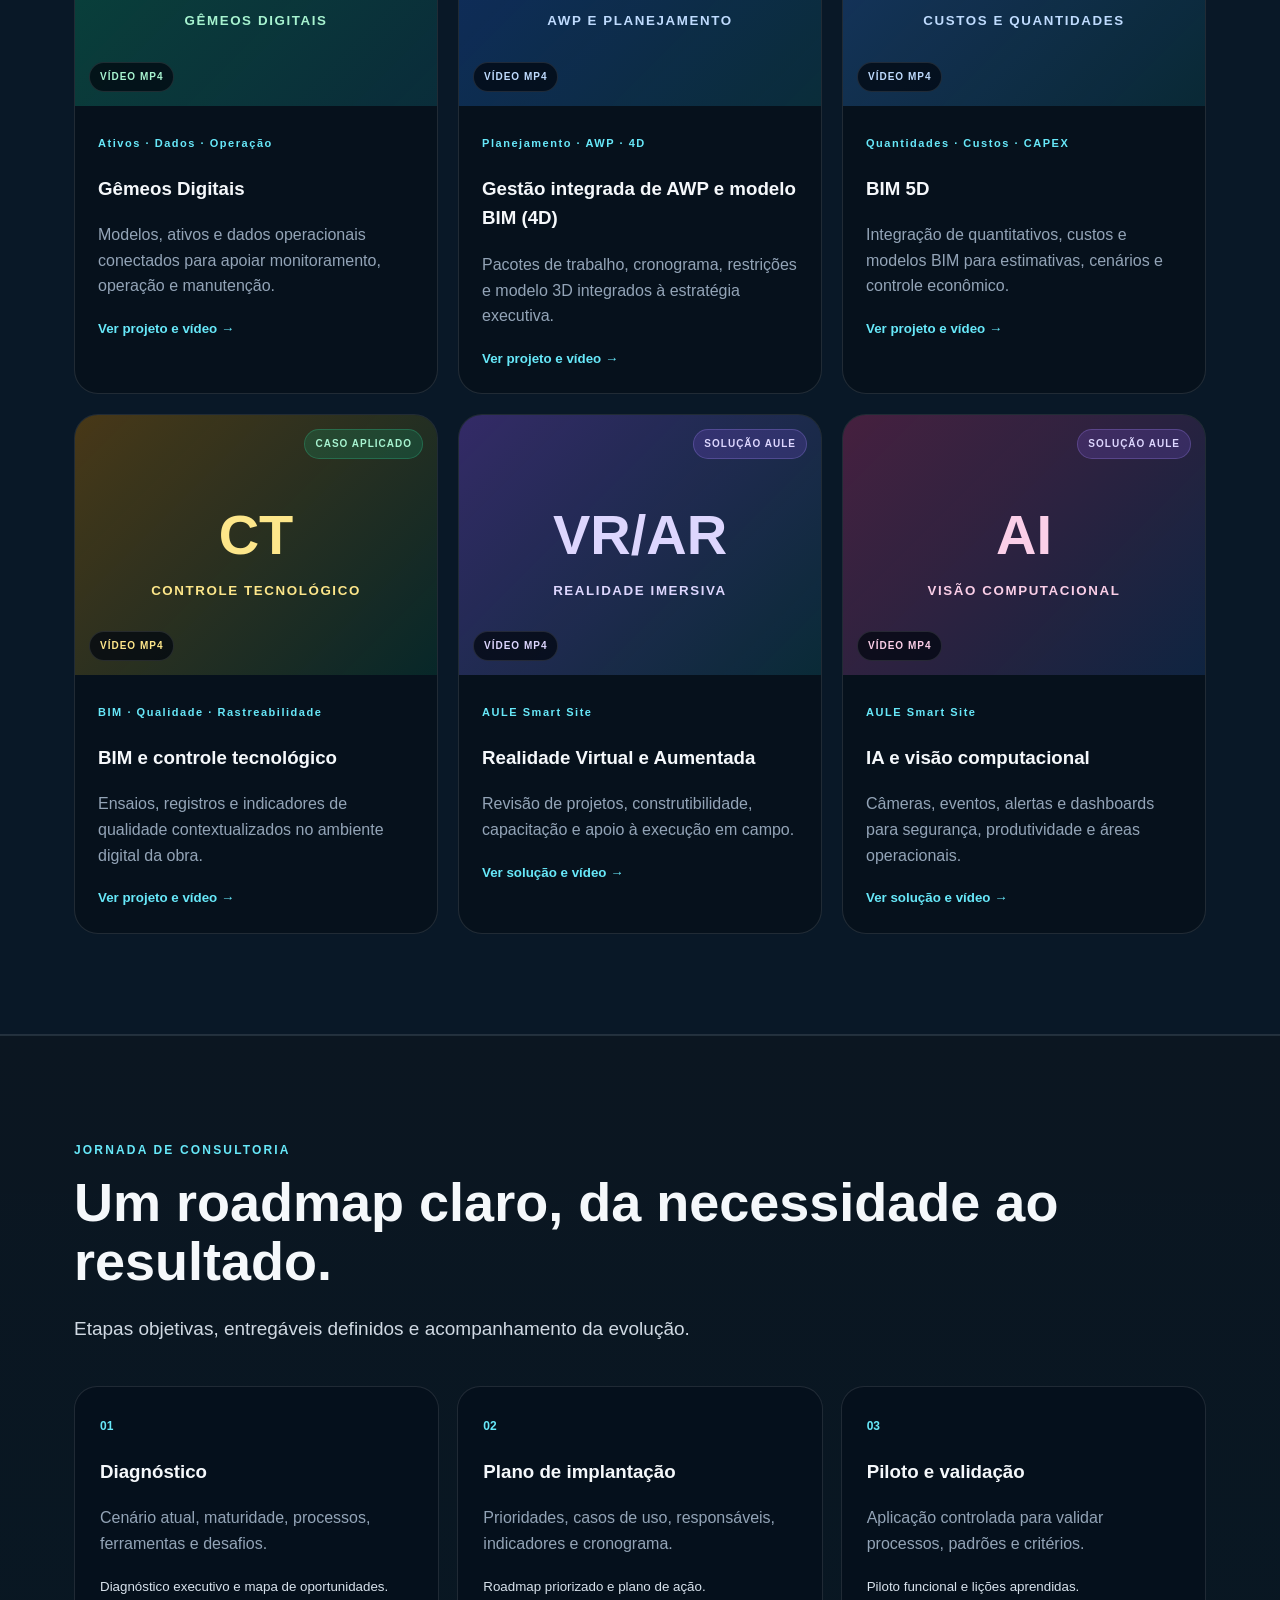
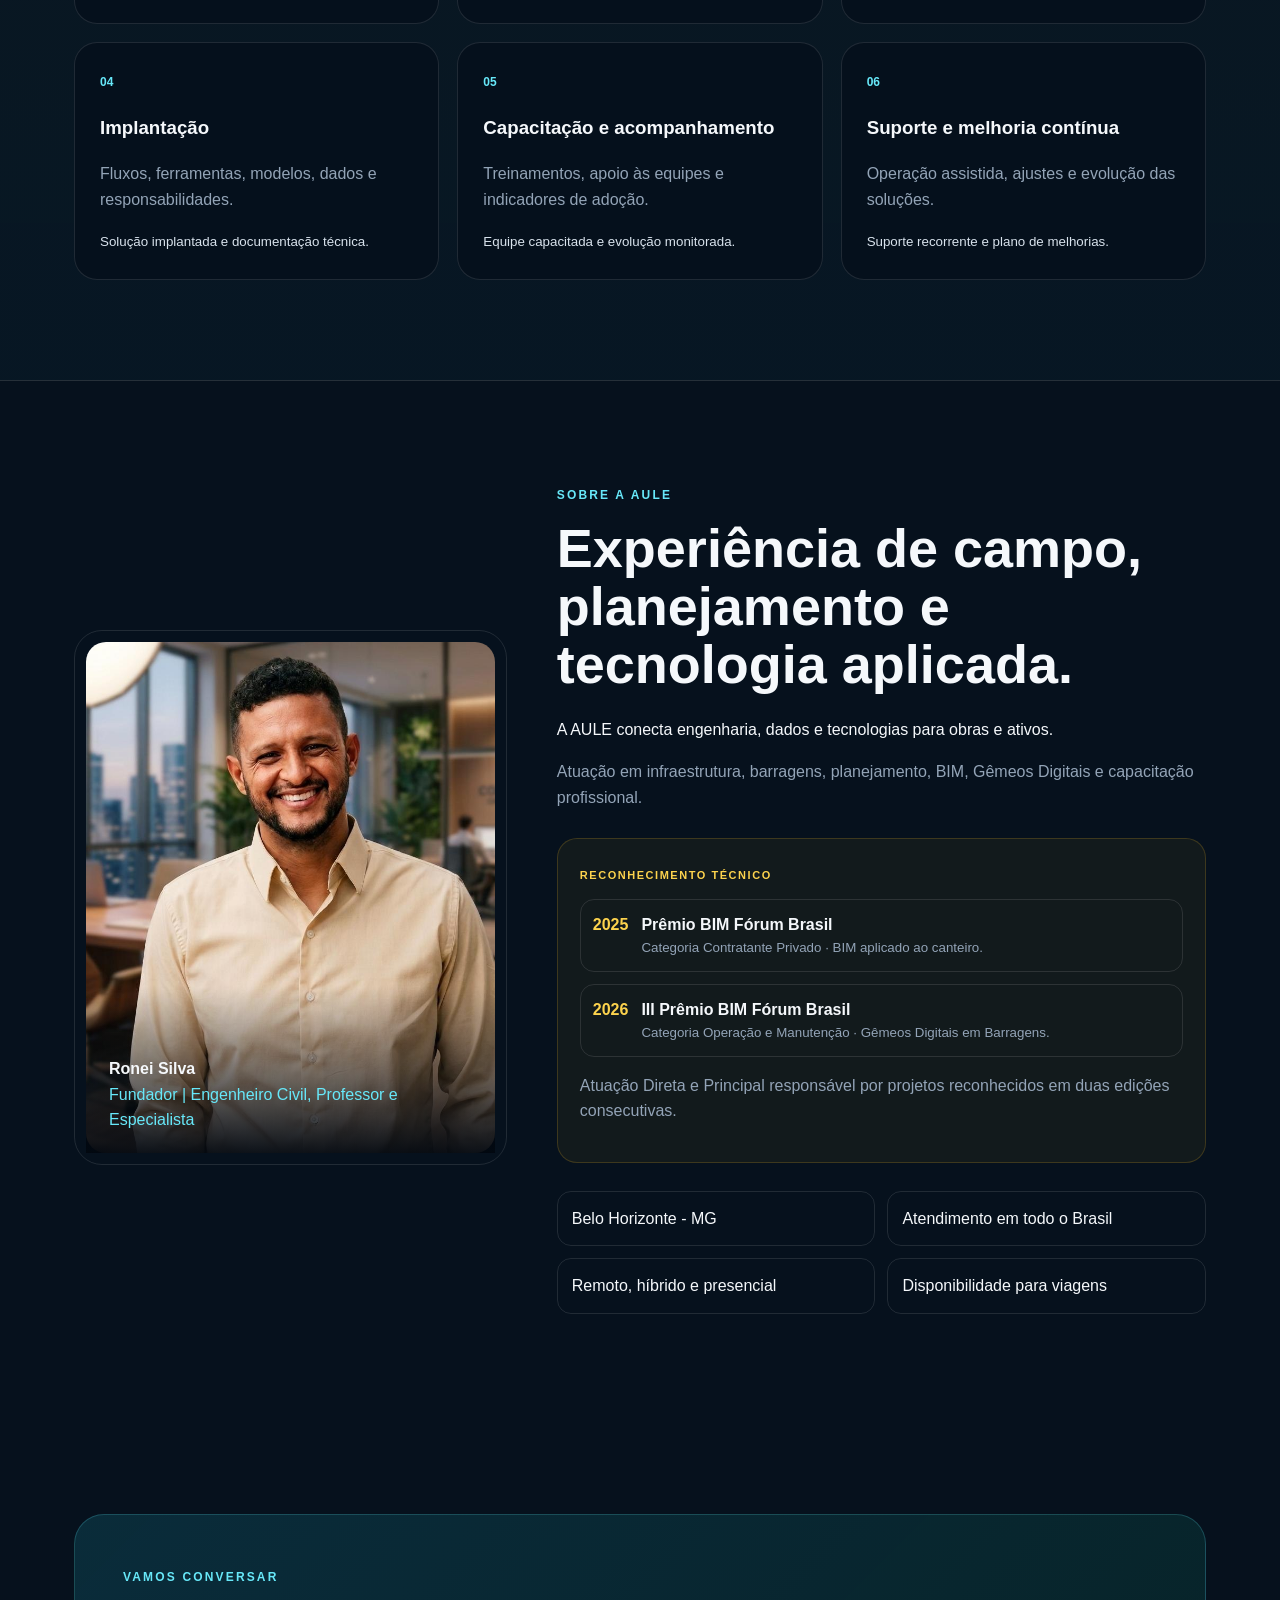
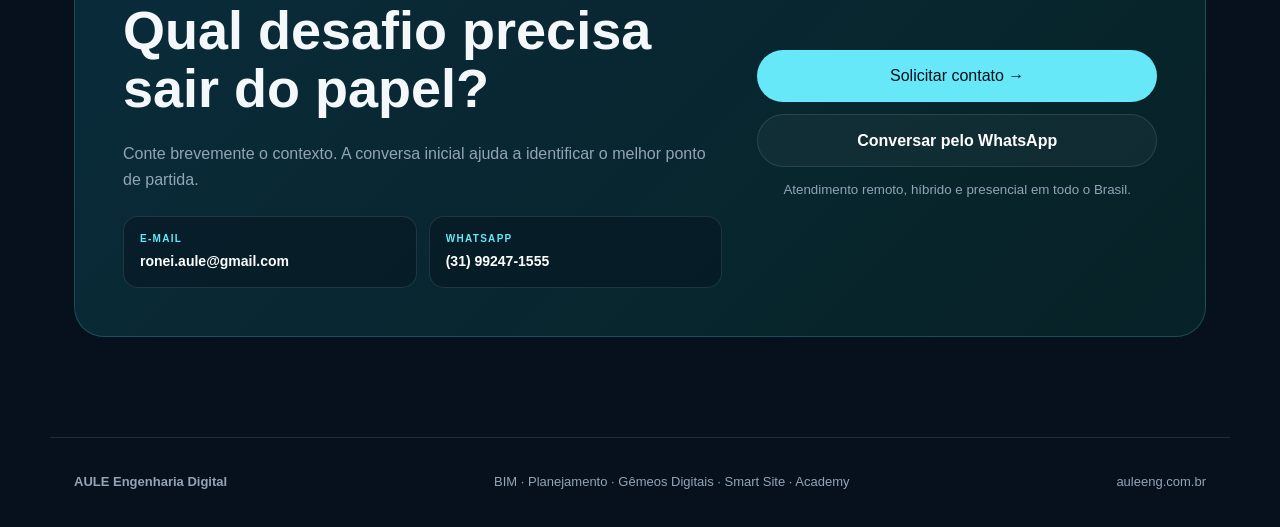
==== commit 22896252: "Update index.html" ====
--- a/index.html
+++ b/index.html
@@ -5,7 +5,7 @@
 <section id="inicio" class="wrap hero"><div><span class="tag">Engenharia conectada a resultados</span><h1>Engenharia, dados e tecnologias inteligentes <em>no centro da decisão.</em></h1><p>A AULE integra BIM, planejamento, Gêmeos Digitais e tecnologias para obras, apoiando empresas na gestão de projetos, ativos, recursos e segurança operacional.</p><div class="actions"><a class="pill" href="#contato">Agendar uma conversa →</a><a class="ghost" href="#portfolio">Ver projetos e aplicações</a></div><div class="stats"><span><b>15 anos</b>Experiência</span><span><b>2 edições</b>Reconhecimento BIM</span><span><b>3D a Twin</b>Do modelo à operação</span></div></div><div class="hero-art"><div class="orbit o1">BIM</div><div class="orbit o2">4D/5D</div><div class="orbit o3">AI</div><div class="orbit o4">TWIN</div><div class="core"><div class="big-a">A</div><h2>AULE</h2><p>ENGENHARIA DIGITAL</p></div></div></section>
 <section id="solucoes" class="wrap"><span class="tag">Soluções integradas</span><h2>Da estratégia à operação assistida.</h2><p class="lead">Modelamos, implantamos, integramos e transferimos conhecimento para transformar tecnologias digitais em resultados sustentáveis.</p><div class="grid services">
 <article><span class="icon cyan">B</span><i>AULE BIM</i><h3>BIM e engenharia digital</h3><p>Consultoria, modelagem, implantação e capacitação para projetos, obras e ativos.</p><ul><li>Modelagem BIM 3D</li><li>BEP, padrões e CDE</li><li>Coordenação e compatibilização</li><li>Auditoria de modelos</li><li>BIM no canteiro</li><li>Treinamentos corporativos</li></ul></article>
-<article><span class="icon blue">4D</span><i>AULE PLANNING</i><h3>Planejamento e BIM 4D/5D</h3><p>Cronogramas, construtibilidade, quantidades, custos e controle visual.</p><ul><li>Primavera P6 e auditoria</li><li>AWP e BIM 4D</li><li>Recursos e histogramas</li><li>Quantitativos e BIM 5D</li></ul></article>
+<article><span class="icon blue">4D</span><i>AULE PLANNING</i><h3>Planejamento e BIM 4D/5D</h3><p>Cronogramas, construtibilidade, quantidades, custos e controle visual.</p><ul><li>Primavera P6 e auditoria</li><li>Construtibilidade com AWP e BIM 4D</li><li>Recursos e histogramas</li><li>Quantitativos e BIM 5D</li></ul></article>
 <article><span class="icon green">DT</span><i>AULE TWIN</i><h3>Gêmeos Digitais e ativos</h3><p>Integração entre modelos, ativos, dados operacionais e monitoramento.</p><ul><li>Autodesk Tandem</li><li>Casos de uso e roadmap</li><li>Instrumentação e IoT</li><li>Operação e manutenção</li></ul></article>
 <article><span class="icon purple">AI</span><i>AULE SMART SITE</i><h3>Tecnologias inteligentes para obras</h3><p>Soluções digitais para segurança, produtividade e gestão operacional.</p><ul><li>Câmeras com IA</li><li>Gestão de recursos móveis</li><li>VR/AR para projetos e obras</li><li>Sensores e dashboards</li></ul></article>
 <article><span class="icon academy">EDU</span><i>AULE ACADEMY</i><h3>Treinamentos e capacitação</h3><p>Capacitação aplicada aos processos, ferramentas e desafios reais das equipes.</p><ul><li>BIM e coordenação</li><li>Planejamento BIM 4D</li><li>Primavera P6</li><li>Gêmeos Digitais</li><li>Autodesk Tandem</li><li>Treinamentos personalizados</li></ul></article>
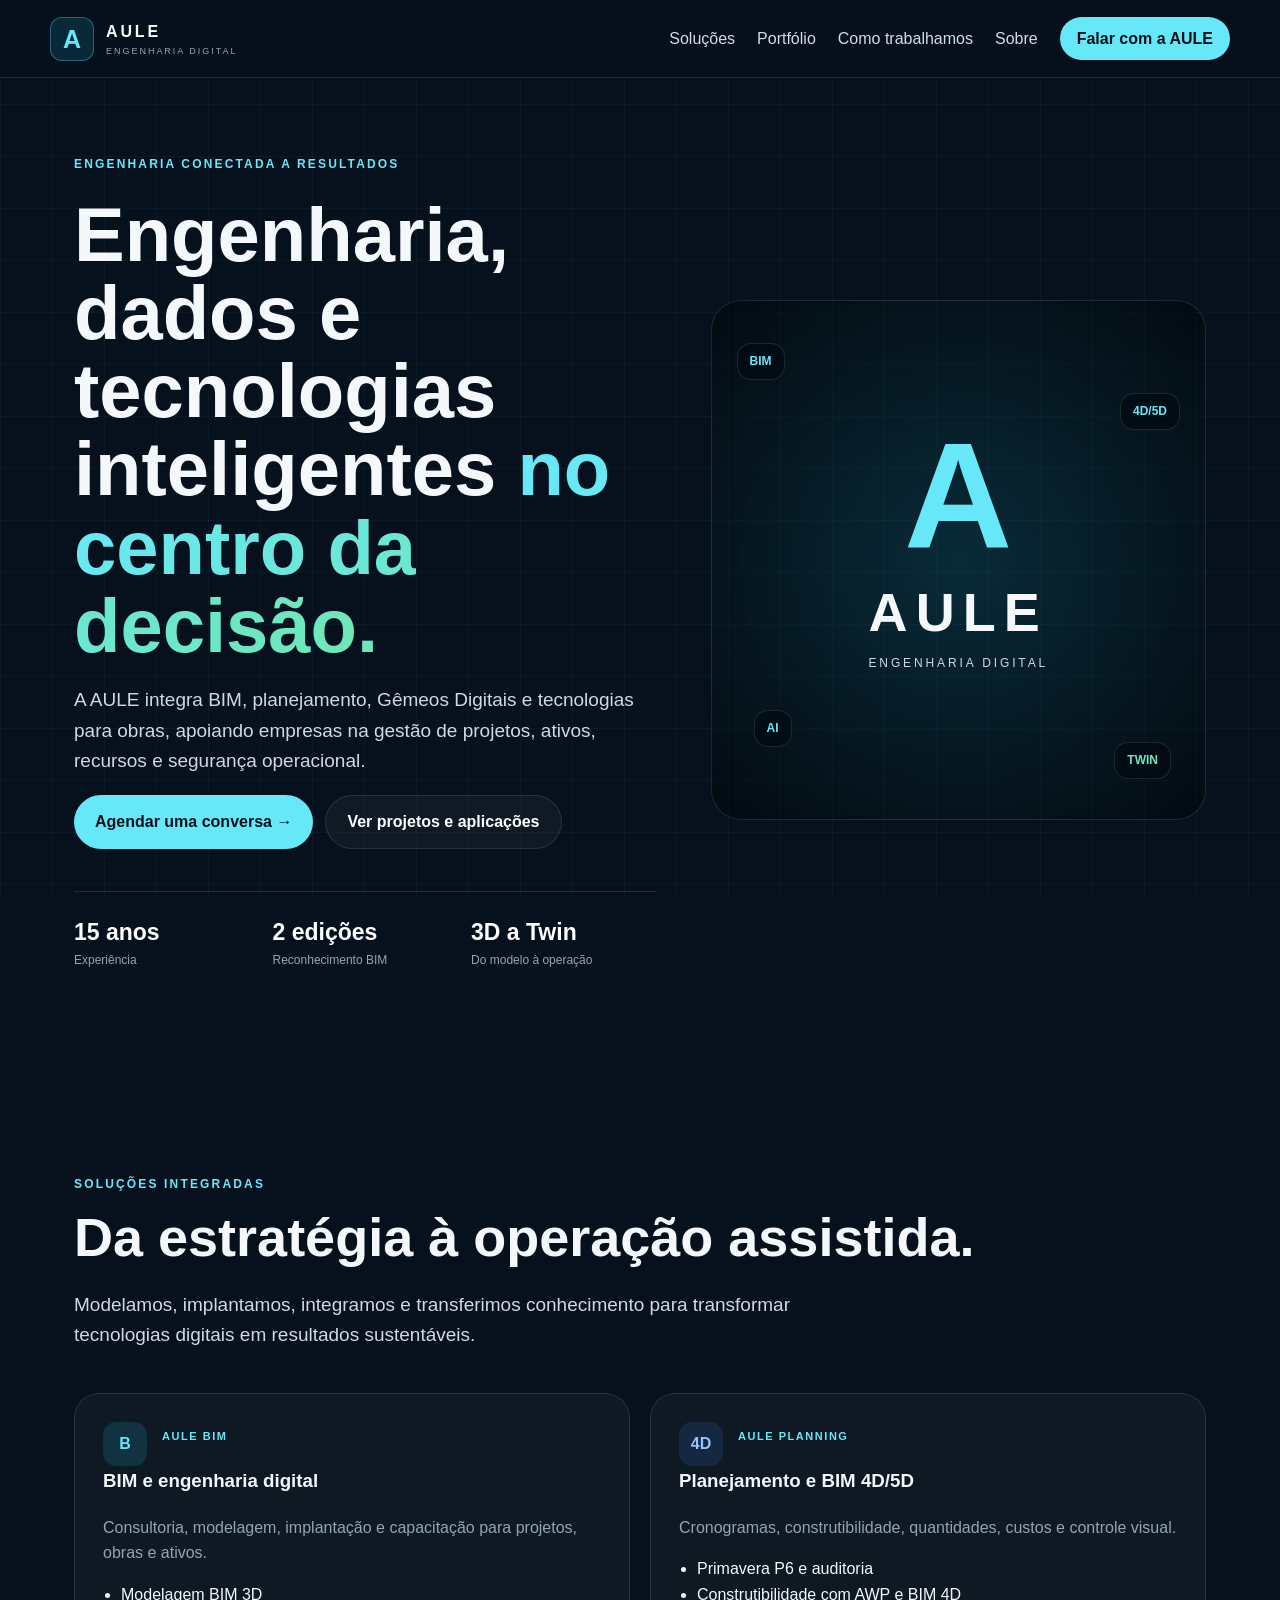
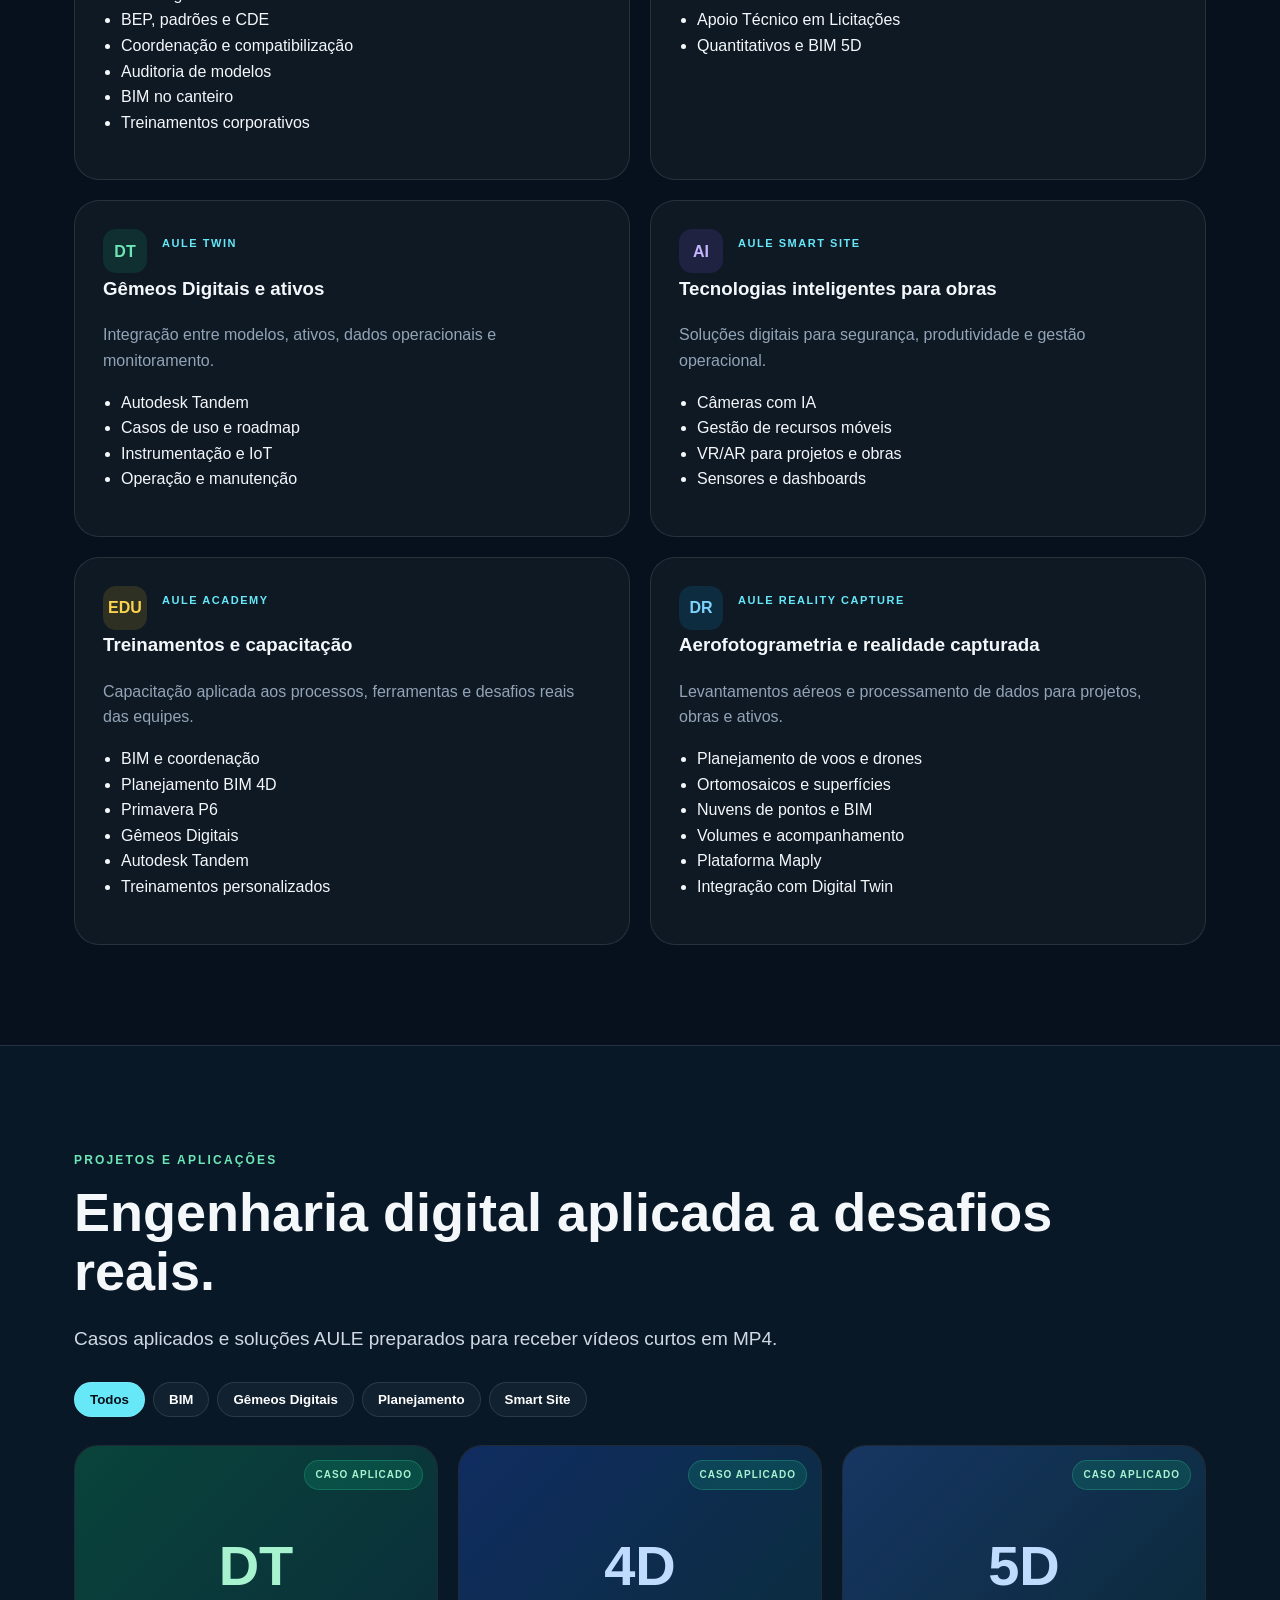
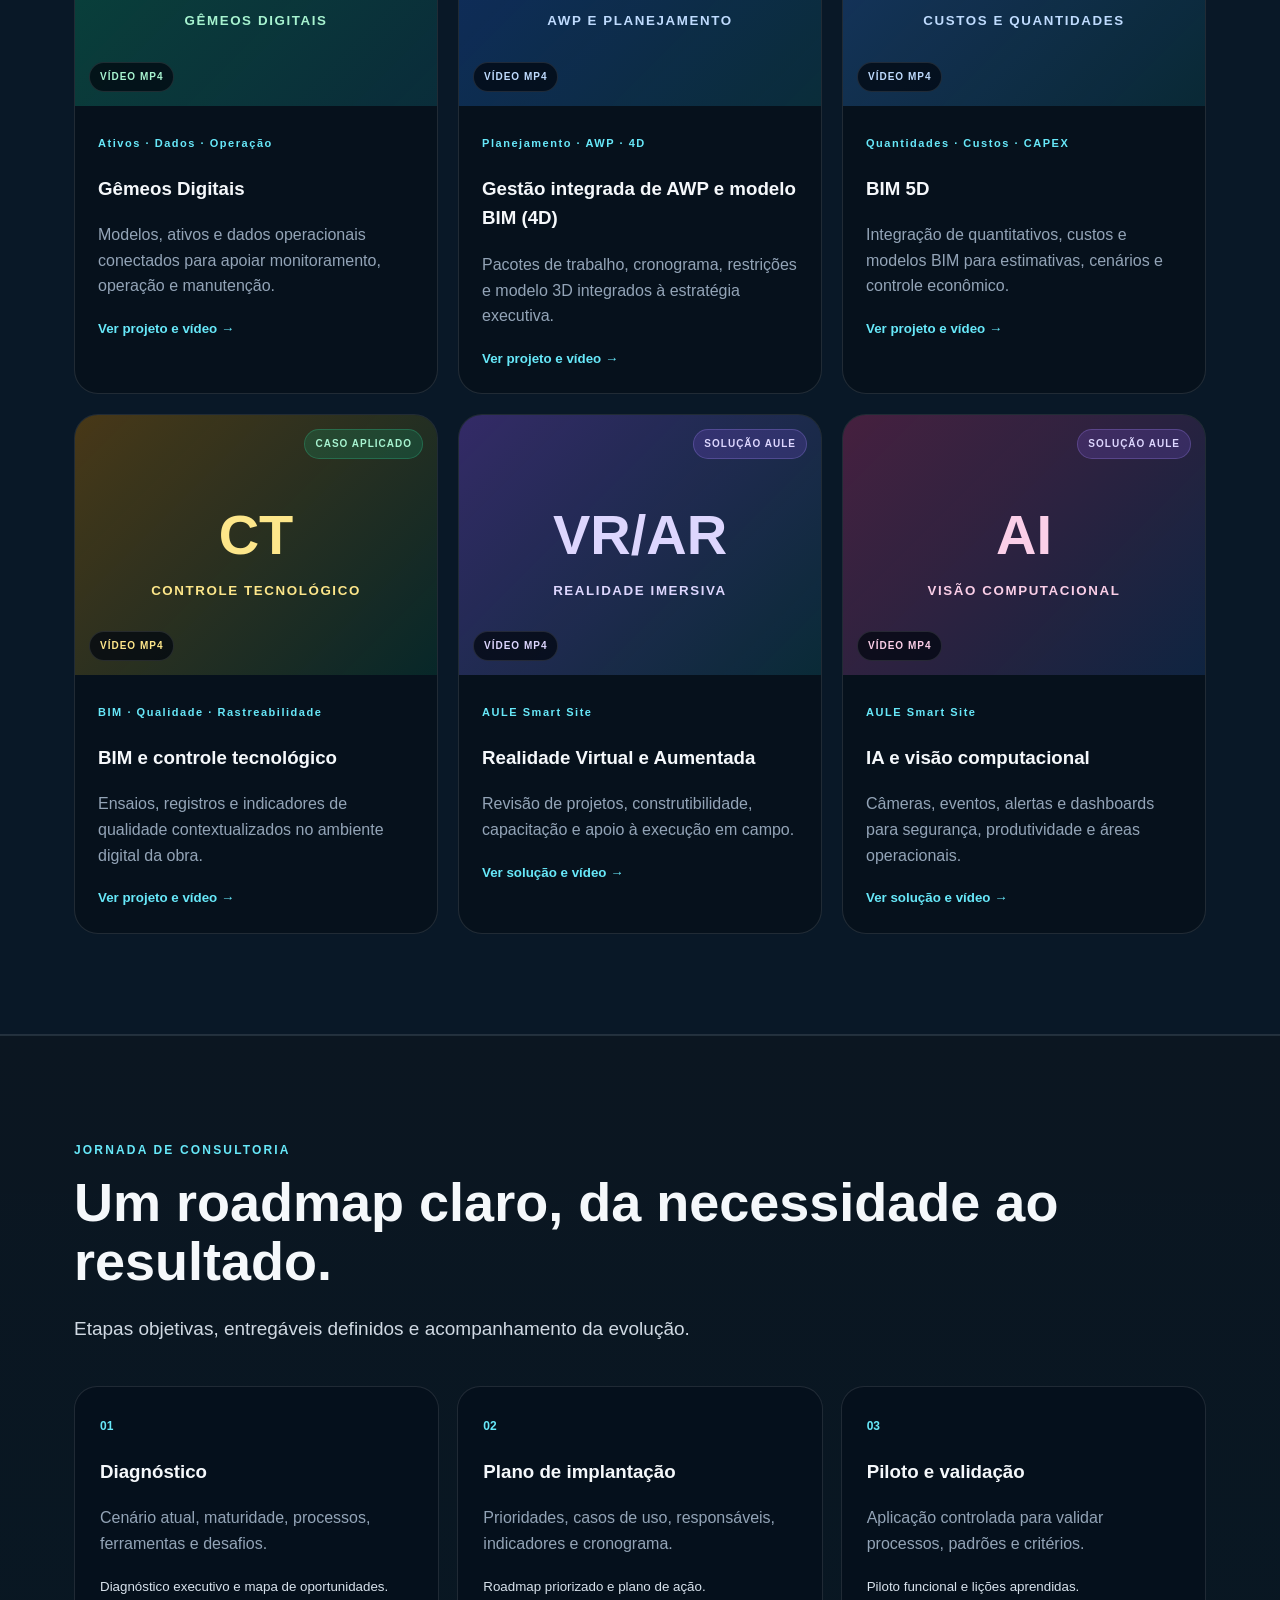
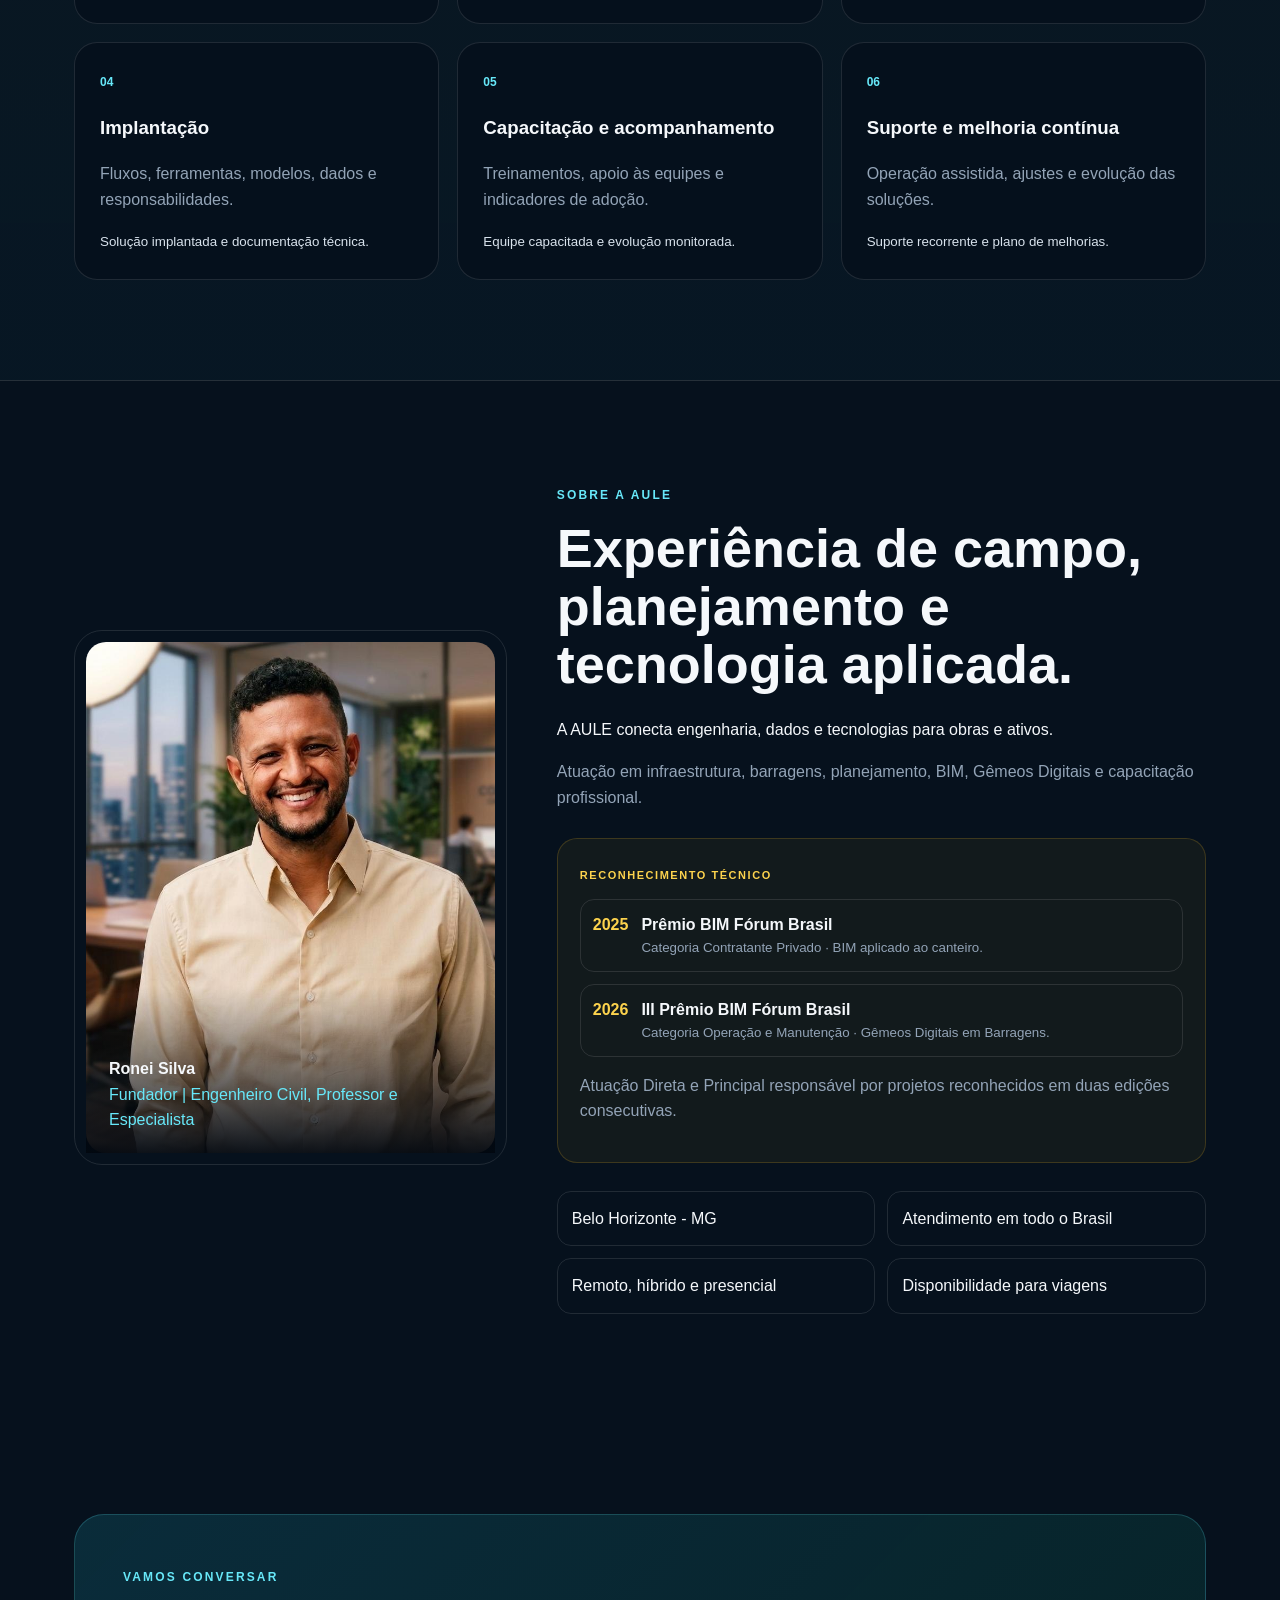
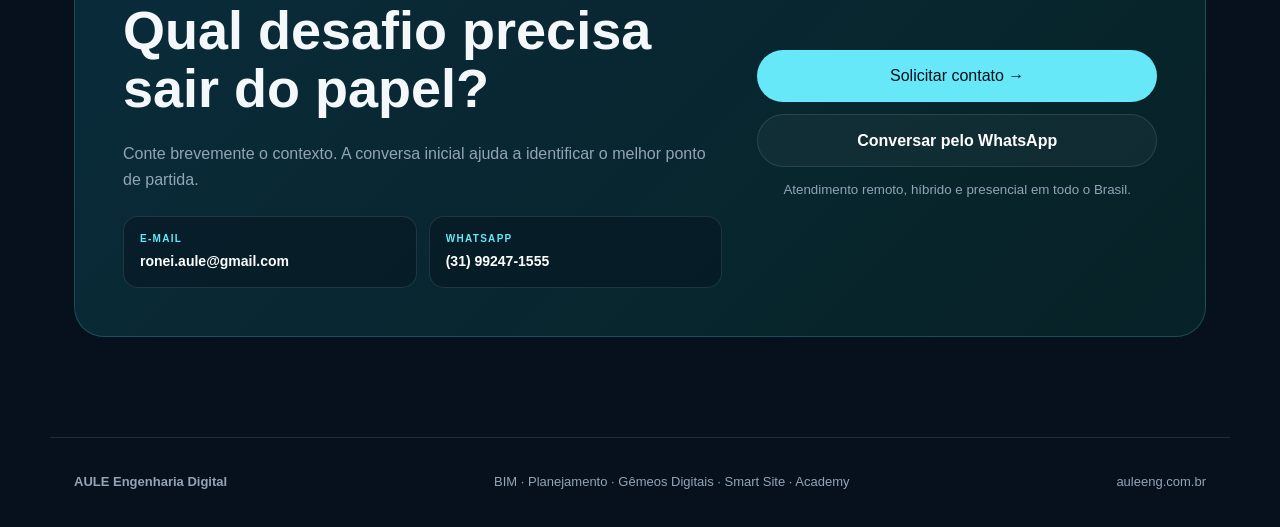
==== commit 13035085: "Update index.html" ====
--- a/index.html
+++ b/index.html
@@ -5,7 +5,7 @@
 <section id="inicio" class="wrap hero"><div><span class="tag">Engenharia conectada a resultados</span><h1>Engenharia, dados e tecnologias inteligentes <em>no centro da decisão.</em></h1><p>A AULE integra BIM, planejamento, Gêmeos Digitais e tecnologias para obras, apoiando empresas na gestão de projetos, ativos, recursos e segurança operacional.</p><div class="actions"><a class="pill" href="#contato">Agendar uma conversa →</a><a class="ghost" href="#portfolio">Ver projetos e aplicações</a></div><div class="stats"><span><b>15 anos</b>Experiência</span><span><b>2 edições</b>Reconhecimento BIM</span><span><b>3D a Twin</b>Do modelo à operação</span></div></div><div class="hero-art"><div class="orbit o1">BIM</div><div class="orbit o2">4D/5D</div><div class="orbit o3">AI</div><div class="orbit o4">TWIN</div><div class="core"><div class="big-a">A</div><h2>AULE</h2><p>ENGENHARIA DIGITAL</p></div></div></section>
 <section id="solucoes" class="wrap"><span class="tag">Soluções integradas</span><h2>Da estratégia à operação assistida.</h2><p class="lead">Modelamos, implantamos, integramos e transferimos conhecimento para transformar tecnologias digitais em resultados sustentáveis.</p><div class="grid services">
 <article><span class="icon cyan">B</span><i>AULE BIM</i><h3>BIM e engenharia digital</h3><p>Consultoria, modelagem, implantação e capacitação para projetos, obras e ativos.</p><ul><li>Modelagem BIM 3D</li><li>BEP, padrões e CDE</li><li>Coordenação e compatibilização</li><li>Auditoria de modelos</li><li>BIM no canteiro</li><li>Treinamentos corporativos</li></ul></article>
-<article><span class="icon blue">4D</span><i>AULE PLANNING</i><h3>Planejamento e BIM 4D/5D</h3><p>Cronogramas, construtibilidade, quantidades, custos e controle visual.</p><ul><li>Primavera P6 e auditoria</li><li>Construtibilidade com AWP e BIM 4D</li><li>Recursos e histogramas</li><li>Quantitativos e BIM 5D</li></ul></article>
+<article><span class="icon blue">4D</span><i>AULE PLANNING</i><h3>Planejamento e BIM 4D/5D</h3><p>Cronogramas, construtibilidade, quantidades, custos e controle visual.</p><ul><li>Primavera P6 e auditoria</li><li>Construtibilidade com AWP e BIM 4D</li><li>Apoio Técnico em Licitações</li><li>Quantitativos e BIM 5D</li></ul></article>
 <article><span class="icon green">DT</span><i>AULE TWIN</i><h3>Gêmeos Digitais e ativos</h3><p>Integração entre modelos, ativos, dados operacionais e monitoramento.</p><ul><li>Autodesk Tandem</li><li>Casos de uso e roadmap</li><li>Instrumentação e IoT</li><li>Operação e manutenção</li></ul></article>
 <article><span class="icon purple">AI</span><i>AULE SMART SITE</i><h3>Tecnologias inteligentes para obras</h3><p>Soluções digitais para segurança, produtividade e gestão operacional.</p><ul><li>Câmeras com IA</li><li>Gestão de recursos móveis</li><li>VR/AR para projetos e obras</li><li>Sensores e dashboards</li></ul></article>
 <article><span class="icon academy">EDU</span><i>AULE ACADEMY</i><h3>Treinamentos e capacitação</h3><p>Capacitação aplicada aos processos, ferramentas e desafios reais das equipes.</p><ul><li>BIM e coordenação</li><li>Planejamento BIM 4D</li><li>Primavera P6</li><li>Gêmeos Digitais</li><li>Autodesk Tandem</li><li>Treinamentos personalizados</li></ul></article>
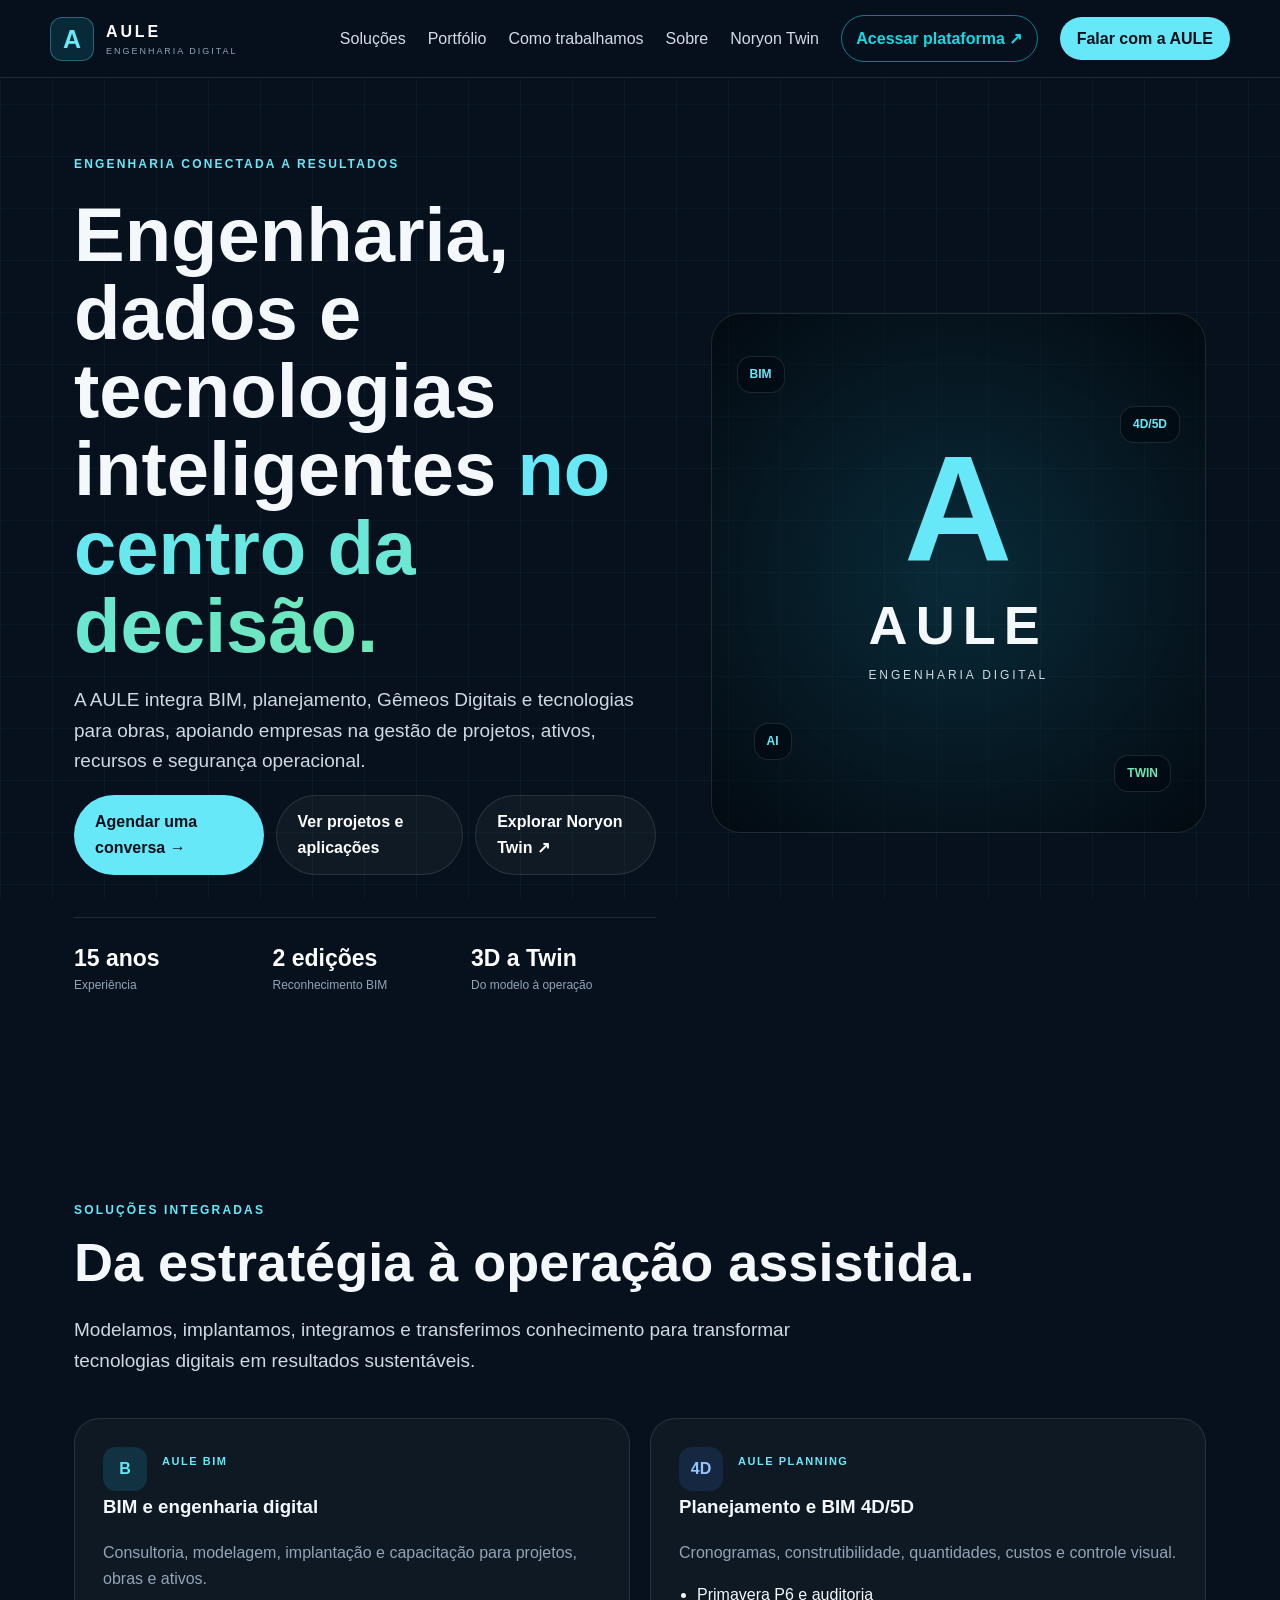
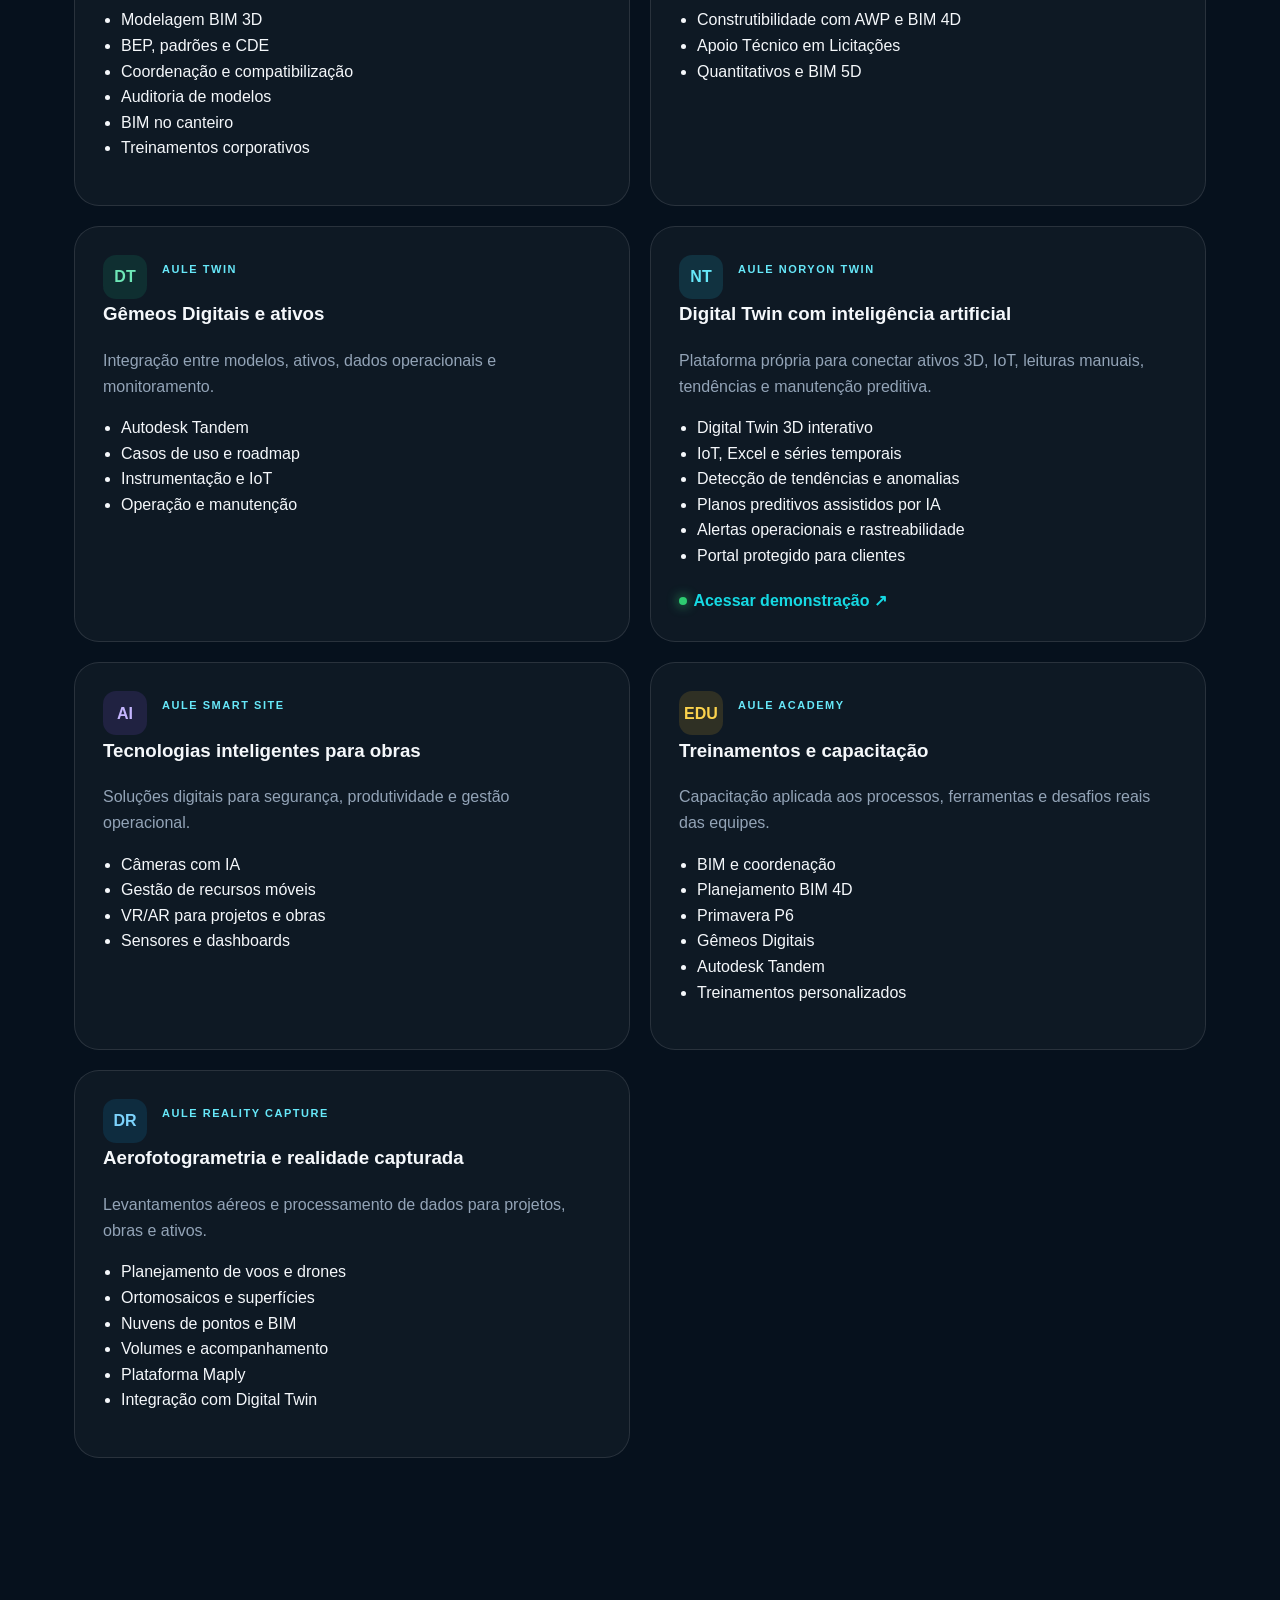
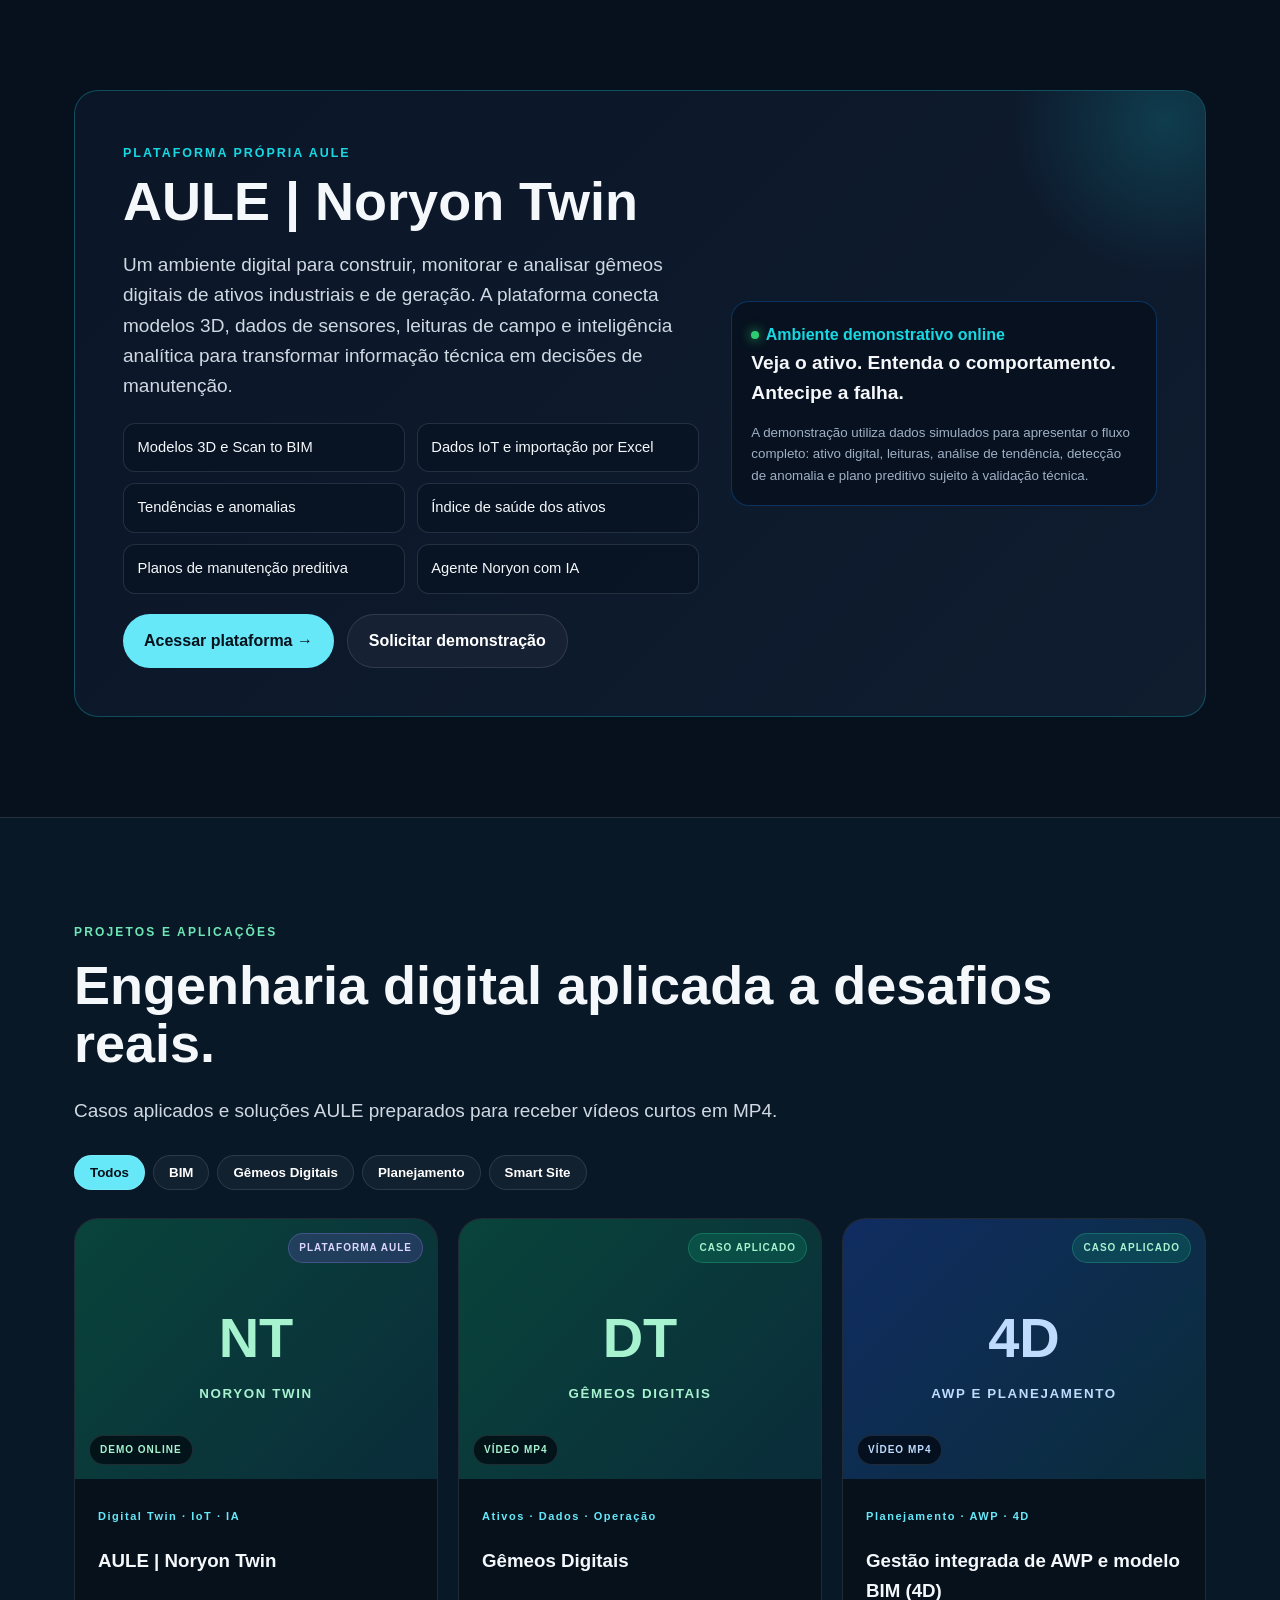
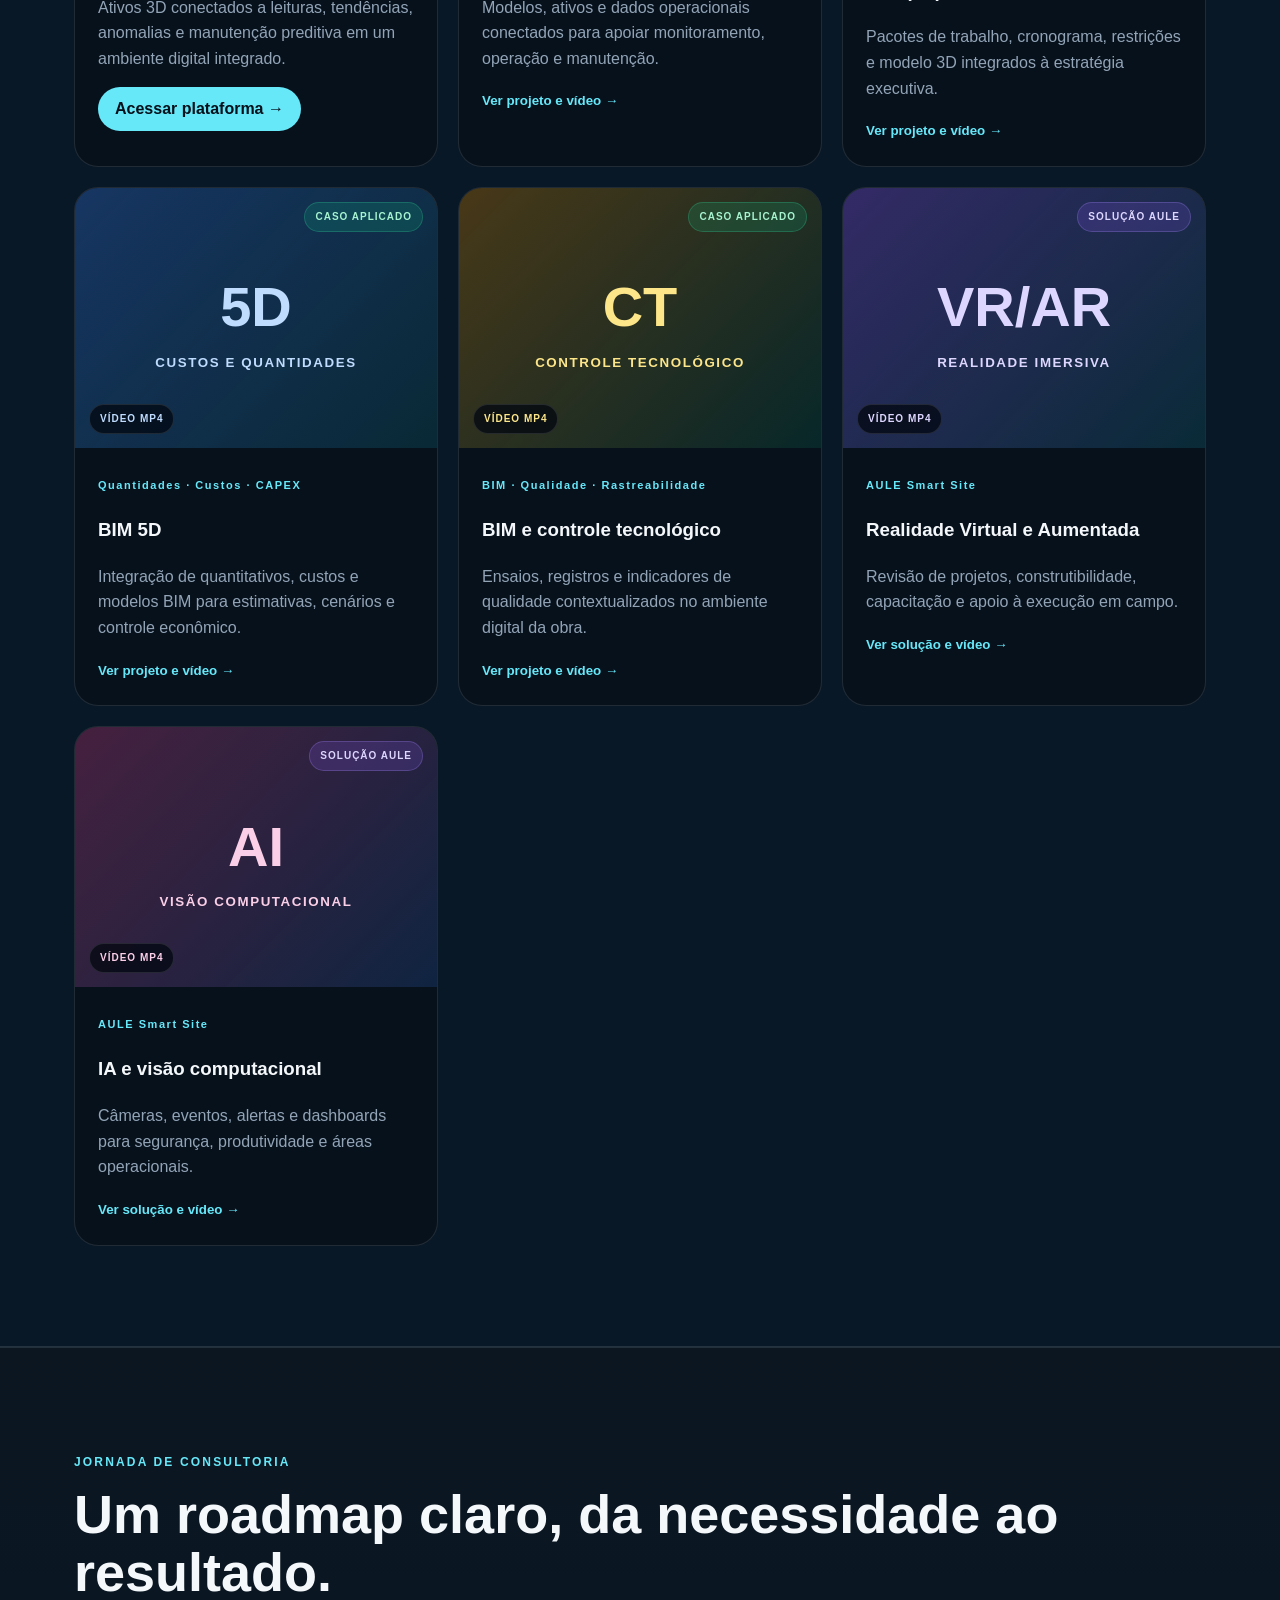
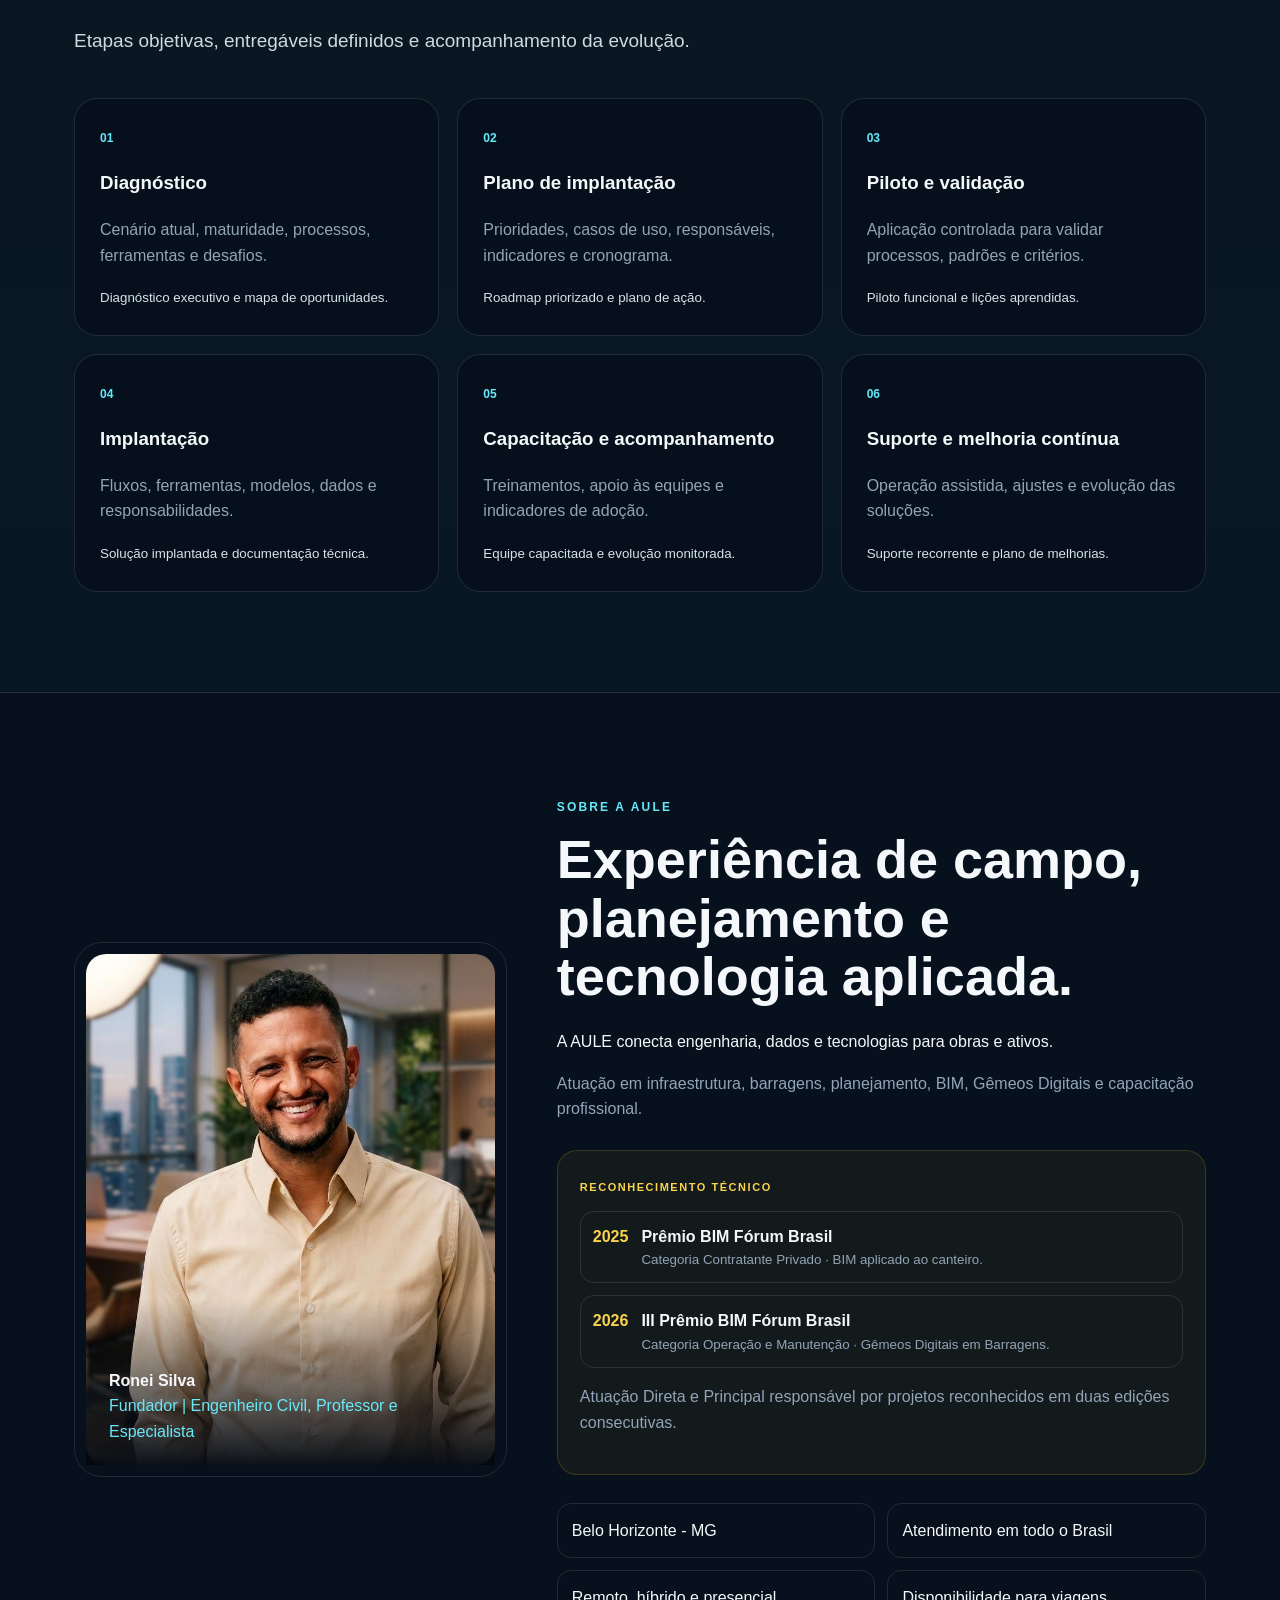
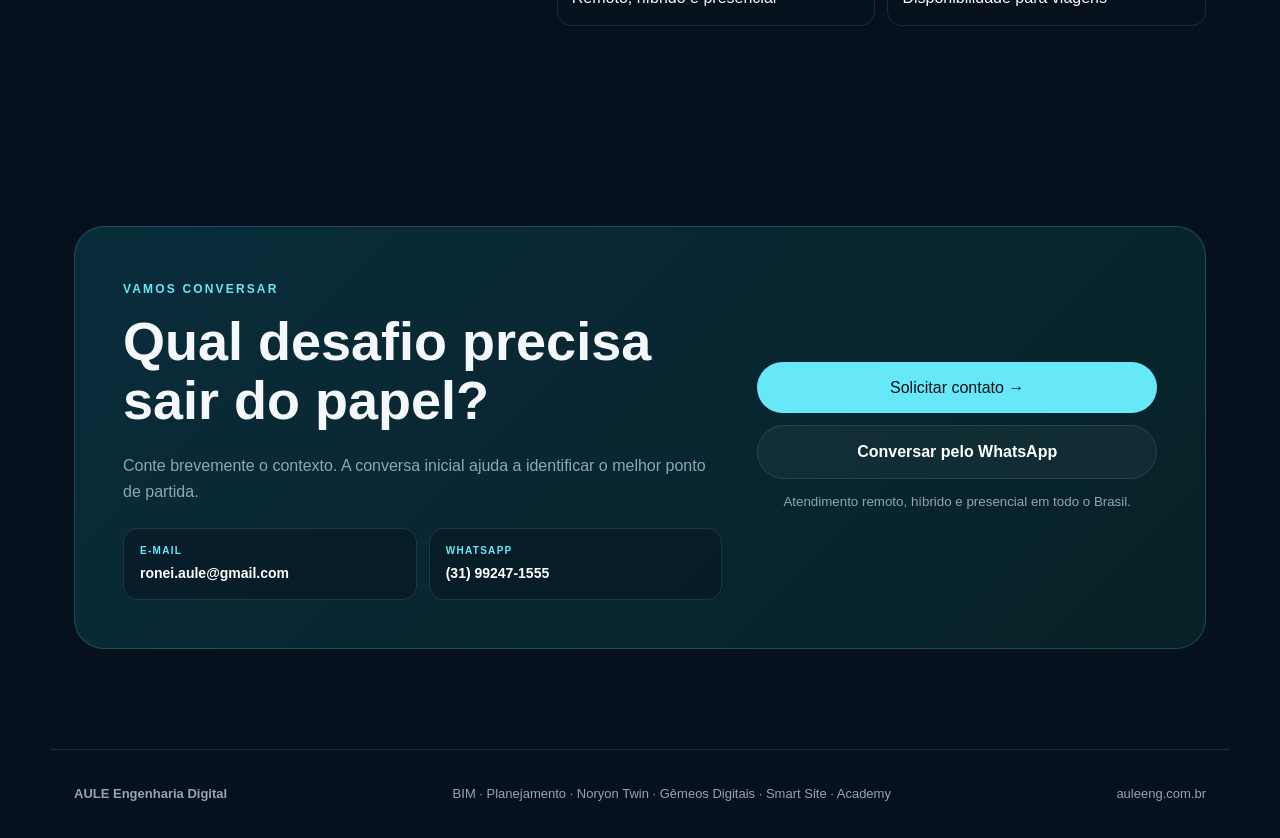
==== commit d192713b: "Add files via upload" ====
--- a/index.html
+++ b/index.html
@@ -1,17 +1,34 @@
 <!doctype html>
-<html lang="pt-BR"><head><meta charset="utf-8"><meta name="viewport" content="width=device-width,initial-scale=1"><title>AULE Engenharia Digital</title><meta name="description" content="BIM, planejamento, Gêmeos Digitais, aerofotogrametria e tecnologias inteligentes para obras."><link rel="stylesheet" href="styles.css"><script defer src="script.js"></script></head><body>
-<header><a class="brand" href="#inicio"><span class="mark">A</span><span><b>AULE</b><small>ENGENHARIA DIGITAL</small></span></a><button id="menu">☰</button><nav><a href="#solucoes">Soluções</a><a href="#portfolio">Portfólio</a><a href="#roadmap">Como trabalhamos</a><a href="#sobre">Sobre</a><a class="pill small" href="#contato">Falar com a AULE</a></nav></header>
+<html lang="pt-BR"><head>
+  <!-- Google tag (gtag.js) -->
+  <script async src="https://www.googletagmanager.com/gtag/js?id=AW-18553711256"></script>
+  <script>
+    window.dataLayer = window.dataLayer || [];
+    function gtag(){dataLayer.push(arguments);}
+    gtag('js', new Date());
+    gtag('config', 'AW-18553711256');
+  </script>
+<meta charset="utf-8"><meta name="viewport" content="width=device-width,initial-scale=1"><title>AULE Engenharia Digital | BIM, Planejamento e Noryon Twin</title><meta name="description" content="BIM, planejamento, Gêmeos Digitais, Noryon Twin, inteligência artificial, IoT e tecnologias para obras e ativos."><link rel="stylesheet" href="styles.css"><script defer src="script.js"></script><style>
+.noryon-nav{display:inline-flex;align-items:center;gap:.45rem;border:1px solid rgba(22,217,227,.55);color:#16d9e3!important;padding:.58rem .9rem;border-radius:999px;font-weight:700;text-decoration:none;white-space:nowrap}.noryon-nav:hover{background:rgba(22,217,227,.1)}
+.noryon-feature{margin-top:2rem;padding:clamp(1.5rem,4vw,3rem);border:1px solid rgba(22,217,227,.28);border-radius:24px;background:linear-gradient(135deg,rgba(11,23,40,.98),rgba(16,30,49,.94));display:grid;grid-template-columns:1.15fr .85fr;gap:2rem;align-items:center;overflow:hidden;position:relative}.noryon-feature:after{content:"";position:absolute;width:320px;height:320px;border-radius:50%;right:-120px;top:-130px;background:radial-gradient(circle,rgba(22,217,227,.18),transparent 68%);pointer-events:none}.noryon-feature h2{margin:.5rem 0 1rem}.noryon-feature p{max-width:760px}.noryon-kicker{color:#16d9e3;font-size:.78rem;letter-spacing:.16em;font-weight:800}.noryon-list{display:grid;grid-template-columns:repeat(2,minmax(0,1fr));gap:.7rem;margin:1.3rem 0}.noryon-list span{padding:.75rem .85rem;border:1px solid rgba(159,176,197,.18);border-radius:12px;background:rgba(7,17,31,.55);font-size:.92rem}.noryon-panel{position:relative;z-index:1;padding:1.2rem;border:1px solid rgba(22,139,255,.28);border-radius:18px;background:#07111f}.noryon-panel strong{display:block;color:#f5f7fa;font-size:1.2rem;margin-bottom:.8rem}.noryon-panel small{display:block;color:#9fb0c5;line-height:1.6}.noryon-cta{display:flex;gap:.8rem;flex-wrap:wrap;margin-top:1.2rem}.noryon-cta a{text-decoration:none}.platform-badge{display:inline-flex;align-items:center;gap:.4rem;color:#16d9e3;font-weight:800}.platform-badge:before{content:"";width:8px;height:8px;border-radius:50%;background:#2ecc71;box-shadow:0 0 12px #2ecc71}
+@media(max-width:900px){.noryon-feature{grid-template-columns:1fr}.noryon-list{grid-template-columns:1fr}.noryon-nav{padding:.45rem .65rem;font-size:.8rem}}
+</style></head><body>
+<header><a class="brand" href="#inicio"><span class="mark">A</span><span><b>AULE</b><small>ENGENHARIA DIGITAL</small></span></a><button id="menu">☰</button><nav><a href="#solucoes">Soluções</a><a href="#portfolio">Portfólio</a><a href="#roadmap">Como trabalhamos</a><a href="#sobre">Sobre</a><a href="#noryon">Noryon Twin</a><a class="noryon-nav" href="https://twyn.auleeng.com.br/" target="_blank" rel="noopener noreferrer">Acessar plataforma ↗</a><a class="pill small" href="#contato">Falar com a AULE</a></nav></header>
 <main>
-<section id="inicio" class="wrap hero"><div><span class="tag">Engenharia conectada a resultados</span><h1>Engenharia, dados e tecnologias inteligentes <em>no centro da decisão.</em></h1><p>A AULE integra BIM, planejamento, Gêmeos Digitais e tecnologias para obras, apoiando empresas na gestão de projetos, ativos, recursos e segurança operacional.</p><div class="actions"><a class="pill" href="#contato">Agendar uma conversa →</a><a class="ghost" href="#portfolio">Ver projetos e aplicações</a></div><div class="stats"><span><b>15 anos</b>Experiência</span><span><b>2 edições</b>Reconhecimento BIM</span><span><b>3D a Twin</b>Do modelo à operação</span></div></div><div class="hero-art"><div class="orbit o1">BIM</div><div class="orbit o2">4D/5D</div><div class="orbit o3">AI</div><div class="orbit o4">TWIN</div><div class="core"><div class="big-a">A</div><h2>AULE</h2><p>ENGENHARIA DIGITAL</p></div></div></section>
+<section id="inicio" class="wrap hero"><div><span class="tag">Engenharia conectada a resultados</span><h1>Engenharia, dados e tecnologias inteligentes <em>no centro da decisão.</em></h1><p>A AULE integra BIM, planejamento, Gêmeos Digitais e tecnologias para obras, apoiando empresas na gestão de projetos, ativos, recursos e segurança operacional.</p><div class="actions"><a class="pill" href="#contato">Agendar uma conversa →</a><a class="ghost" href="#portfolio">Ver projetos e aplicações</a><a class="ghost" href="https://twyn.auleeng.com.br/" target="_blank" rel="noopener noreferrer">Explorar Noryon Twin ↗</a></div><div class="stats"><span><b>15 anos</b>Experiência</span><span><b>2 edições</b>Reconhecimento BIM</span><span><b>3D a Twin</b>Do modelo à operação</span></div></div><div class="hero-art"><div class="orbit o1">BIM</div><div class="orbit o2">4D/5D</div><div class="orbit o3">AI</div><div class="orbit o4">TWIN</div><div class="core"><div class="big-a">A</div><h2>AULE</h2><p>ENGENHARIA DIGITAL</p></div></div></section>
 <section id="solucoes" class="wrap"><span class="tag">Soluções integradas</span><h2>Da estratégia à operação assistida.</h2><p class="lead">Modelamos, implantamos, integramos e transferimos conhecimento para transformar tecnologias digitais em resultados sustentáveis.</p><div class="grid services">
 <article><span class="icon cyan">B</span><i>AULE BIM</i><h3>BIM e engenharia digital</h3><p>Consultoria, modelagem, implantação e capacitação para projetos, obras e ativos.</p><ul><li>Modelagem BIM 3D</li><li>BEP, padrões e CDE</li><li>Coordenação e compatibilização</li><li>Auditoria de modelos</li><li>BIM no canteiro</li><li>Treinamentos corporativos</li></ul></article>
 <article><span class="icon blue">4D</span><i>AULE PLANNING</i><h3>Planejamento e BIM 4D/5D</h3><p>Cronogramas, construtibilidade, quantidades, custos e controle visual.</p><ul><li>Primavera P6 e auditoria</li><li>Construtibilidade com AWP e BIM 4D</li><li>Apoio Técnico em Licitações</li><li>Quantitativos e BIM 5D</li></ul></article>
 <article><span class="icon green">DT</span><i>AULE TWIN</i><h3>Gêmeos Digitais e ativos</h3><p>Integração entre modelos, ativos, dados operacionais e monitoramento.</p><ul><li>Autodesk Tandem</li><li>Casos de uso e roadmap</li><li>Instrumentação e IoT</li><li>Operação e manutenção</li></ul></article>
+<article><span class="icon cyan">NT</span><i>AULE NORYON TWIN</i><h3>Digital Twin com inteligência artificial</h3><p>Plataforma própria para conectar ativos 3D, IoT, leituras manuais, tendências e manutenção preditiva.</p><ul><li>Digital Twin 3D interativo</li><li>IoT, Excel e séries temporais</li><li>Detecção de tendências e anomalias</li><li>Planos preditivos assistidos por IA</li><li>Alertas operacionais e rastreabilidade</li><li>Portal protegido para clientes</li></ul><div class="noryon-cta"><a class="platform-badge" href="https://twyn.auleeng.com.br/" target="_blank" rel="noopener noreferrer">Acessar demonstração ↗</a></div></article>
 <article><span class="icon purple">AI</span><i>AULE SMART SITE</i><h3>Tecnologias inteligentes para obras</h3><p>Soluções digitais para segurança, produtividade e gestão operacional.</p><ul><li>Câmeras com IA</li><li>Gestão de recursos móveis</li><li>VR/AR para projetos e obras</li><li>Sensores e dashboards</li></ul></article>
 <article><span class="icon academy">EDU</span><i>AULE ACADEMY</i><h3>Treinamentos e capacitação</h3><p>Capacitação aplicada aos processos, ferramentas e desafios reais das equipes.</p><ul><li>BIM e coordenação</li><li>Planejamento BIM 4D</li><li>Primavera P6</li><li>Gêmeos Digitais</li><li>Autodesk Tandem</li><li>Treinamentos personalizados</li></ul></article>
 <article><span class="icon aero">DR</span><i>AULE REALITY CAPTURE</i><h3>Aerofotogrametria e realidade capturada</h3><p>Levantamentos aéreos e processamento de dados para projetos, obras e ativos.</p><ul><li>Planejamento de voos e drones</li><li>Ortomosaicos e superfícies</li><li>Nuvens de pontos e BIM</li><li>Volumes e acompanhamento</li><li>Plataforma Maply</li><li>Integração com Digital Twin</li></ul></article>
 </div></section>
+<section id="noryon" class="wrap"><div class="noryon-feature"><div><span class="noryon-kicker">PLATAFORMA PRÓPRIA AULE</span><h2>AULE | Noryon Twin</h2><p class="lead">Um ambiente digital para construir, monitorar e analisar gêmeos digitais de ativos industriais e de geração. A plataforma conecta modelos 3D, dados de sensores, leituras de campo e inteligência analítica para transformar informação técnica em decisões de manutenção.</p><div class="noryon-list"><span>Modelos 3D e Scan to BIM</span><span>Dados IoT e importação por Excel</span><span>Tendências e anomalias</span><span>Índice de saúde dos ativos</span><span>Planos de manutenção preditiva</span><span>Agente Noryon com IA</span></div><div class="noryon-cta"><a class="pill" href="https://twyn.auleeng.com.br/" target="_blank" rel="noopener noreferrer">Acessar plataforma →</a><a class="ghost" href="#contato">Solicitar demonstração</a></div></div><div class="noryon-panel"><span class="platform-badge">Ambiente demonstrativo online</span><strong>Veja o ativo. Entenda o comportamento. Antecipe a falha.</strong><small>A demonstração utiliza dados simulados para apresentar o fluxo completo: ativo digital, leituras, análise de tendência, detecção de anomalia e plano preditivo sujeito à validação técnica.</small></div></div></section>
 <section id="portfolio" class="portfolio"><div class="wrap"><span class="tag green-text">Projetos e aplicações</span><h2>Engenharia digital aplicada a desafios reais.</h2><p class="lead">Casos aplicados e soluções AULE preparados para receber vídeos curtos em MP4.</p><div class="filters"><button class="active" data-filter="all">Todos</button><button data-filter="bim">BIM</button><button data-filter="twin">Gêmeos Digitais</button><button data-filter="planning">Planejamento</button><button data-filter="smart">Smart Site</button></div><div class="grid cases">
+<article data-cat="twin"><div class="cover twin"><span class="badge solution">Plataforma AULE</span><b>NT</b><small>NORYON TWIN</small><span class="video-status">Demo online</span></div><div class="body"><i>Digital Twin · IoT · IA</i><h3>AULE | Noryon Twin</h3><p>Ativos 3D conectados a leituras, tendências, anomalias e manutenção preditiva em um ambiente digital integrado.</p><a class="pill small" href="https://twyn.auleeng.com.br/" target="_blank" rel="noopener noreferrer">Acessar plataforma →</a></div></article>
+
 <article data-cat="twin"><div class="cover twin"><span class="badge applied">Caso aplicado</span><b>DT</b><small>GÊMEOS DIGITAIS</small><span class="video-status">Vídeo MP4</span></div><div class="body"><i>Ativos · Dados · Operação</i><h3>Gêmeos Digitais</h3><p>Modelos, ativos e dados operacionais conectados para apoiar monitoramento, operação e manutenção.</p><button data-modal="digital-twin">Ver projeto e vídeo →</button></div></article>
 <article data-cat="planning"><div class="cover fourd"><span class="badge applied">Caso aplicado</span><b>4D</b><small>AWP E PLANEJAMENTO</small><span class="video-status">Vídeo MP4</span></div><div class="body"><i>Planejamento · AWP · 4D</i><h3>Gestão integrada de AWP e modelo BIM (4D)</h3><p>Pacotes de trabalho, cronograma, restrições e modelo 3D integrados à estratégia executiva.</p><button data-modal="bim4d">Ver projeto e vídeo →</button></div></article>
 <article data-cat="planning"><div class="cover cost"><span class="badge applied">Caso aplicado</span><b>5D</b><small>CUSTOS E QUANTIDADES</small><span class="video-status">Vídeo MP4</span></div><div class="body"><i>Quantidades · Custos · CAPEX</i><h3>BIM 5D</h3><p>Integração de quantitativos, custos e modelos BIM para estimativas, cenários e controle econômico.</p><button data-modal="bim5d">Ver projeto e vídeo →</button></div></article>
@@ -22,5 +39,5 @@
 <section id="roadmap" class="roadmap-section"><div class="wrap"><span class="tag">Jornada de consultoria</span><h2>Um roadmap claro, da necessidade ao resultado.</h2><p class="lead">Etapas objetivas, entregáveis definidos e acompanhamento da evolução.</p><div class="roadmap-line"><article><span>01</span><h3>Diagnóstico</h3><p>Cenário atual, maturidade, processos, ferramentas e desafios.</p><small>Diagnóstico executivo e mapa de oportunidades.</small></article><article><span>02</span><h3>Plano de implantação</h3><p>Prioridades, casos de uso, responsáveis, indicadores e cronograma.</p><small>Roadmap priorizado e plano de ação.</small></article><article><span>03</span><h3>Piloto e validação</h3><p>Aplicação controlada para validar processos, padrões e critérios.</p><small>Piloto funcional e lições aprendidas.</small></article><article><span>04</span><h3>Implantação</h3><p>Fluxos, ferramentas, modelos, dados e responsabilidades.</p><small>Solução implantada e documentação técnica.</small></article><article><span>05</span><h3>Capacitação e acompanhamento</h3><p>Treinamentos, apoio às equipes e indicadores de adoção.</p><small>Equipe capacitada e evolução monitorada.</small></article><article><span>06</span><h3>Suporte e melhoria contínua</h3><p>Operação assistida, ajustes e evolução das soluções.</p><small>Suporte recorrente e plano de melhorias.</small></article></div></div></section>
 <section id="sobre" class="wrap about"><div class="photo"><img src="assets/images/ronei-profile.jpg" alt="Retrato profissional do fundador da AULE"><div><b>Ronei Silva</b><span>Fundador | Engenheiro Civil, Professor e Especialista</span></div></div><div><span class="tag">Sobre a AULE</span><h2>Experiência de campo, planejamento e tecnologia aplicada.</h2><p>A AULE conecta engenharia, dados e tecnologias para obras e ativos.</p><p class="muted">Atuação em infraestrutura, barragens, planejamento, BIM, Gêmeos Digitais e capacitação profissional.</p><div class="recognition"><span>Reconhecimento técnico</span><article><b>2025</b><div><strong>Prêmio BIM Fórum Brasil</strong><small>Categoria Contratante Privado · BIM aplicado ao canteiro.</small></div></article><article><b>2026</b><div><strong>III Prêmio BIM Fórum Brasil</strong><small>Categoria Operação e Manutenção · Gêmeos Digitais em Barragens.</small></div></article><p>Atuação Direta e Principal responsável por projetos reconhecidos em duas edições consecutivas.</p></div><div class="facts"><span>Belo Horizonte - MG</span><span>Atendimento em todo o Brasil</span><span>Remoto, híbrido e presencial</span><span>Disponibilidade para viagens</span></div></div></section>
 <section id="contato" class="wrap"><div class="contact"><div><span class="tag">Vamos conversar</span><h2>Qual desafio precisa sair do papel?</h2><p>Conte brevemente o contexto. A conversa inicial ajuda a identificar o melhor ponto de partida.</p><div class="contact-details"><a href="mailto:ronei.aule@gmail.com"><span>E-mail</span><strong>ronei.aule@gmail.com</strong></a><a target="_blank" rel="noopener" href="https://wa.me/5531992471555"><span>WhatsApp</span><strong>(31) 99247-1555</strong></a></div></div><div class="contact-actions"><button class="pill contact-open" type="button">Solicitar contato →</button><a class="ghost" target="_blank" rel="noopener" href="https://wa.me/5531992471555">Conversar pelo WhatsApp</a><small>Atendimento remoto, híbrido e presencial em todo o Brasil.</small></div></div></section>
-</main><footer><b>AULE Engenharia Digital</b><span>BIM · Planejamento · Gêmeos Digitais · Smart Site · Academy</span><span>auleeng.com.br</span></footer>
-<div class="modal" id="digital-twin"><div class="modal-card"><button class="close">×</button><div class="modal-head"><span>PORTFÓLIO AULE</span><h2>Gêmeos Digitais</h2></div><div class="modal-grid"><div><p>Um Gêmeo Digital conecta o modelo do ativo a informações técnicas e dados operacionais. A solução organiza o contexto do empreendimento e facilita consultas, monitoramento e decisões ao longo do ciclo de vida.</p><div class="chips"><span>BIM</span><span>Engenharia digital</span><span>Integração</span></div></div><div class="local-video"><video controls preload="metadata" playsinline><source src="assets/videos/gemeos-digitais.mp4" type="video/mp4">Seu navegador não suporta MP4.</video></div></div></div></div><div class="modal" id="bim4d"><div class="modal-card"><button class="close">×</button><div class="modal-head"><span>PORTFÓLIO AULE</span><h2>Gestão integrada de AWP e modelo BIM (4D)</h2></div><div class="modal-grid"><div><p>A integração entre AWP, cronograma e modelo BIM permite visualizar a estratégia construtiva no tempo. Pacotes de trabalho, atividades e restrições ganham contexto espacial para apoiar planejamento e execução.</p><div class="chips"><span>BIM</span><span>Engenharia digital</span><span>Integração</span></div></div><div class="local-video"><video controls preload="metadata" playsinline><source src="assets/videos/awp-bim-4d.mp4" type="video/mp4">Seu navegador não suporta MP4.</video></div></div></div></div><div class="modal" id="bim5d"><div class="modal-card"><button class="close">×</button><div class="modal-head"><span>PORTFÓLIO AULE</span><h2>BIM 5D</h2></div><div class="modal-grid"><div><p>O BIM 5D conecta elementos do modelo a quantitativos e custos. A solução apoia estimativas, comparação de cenários e acompanhamento econômico com maior rastreabilidade das informações.</p><div class="chips"><span>BIM</span><span>Engenharia digital</span><span>Integração</span></div></div><div class="local-video"><video controls preload="metadata" playsinline><source src="assets/videos/bim-5d.mp4" type="video/mp4">Seu navegador não suporta MP4.</video></div></div></div></div><div class="modal" id="controle-tech"><div class="modal-card"><button class="close">×</button><div class="modal-head"><span>PORTFÓLIO AULE</span><h2>BIM e controle tecnológico</h2></div><div class="modal-grid"><div><p>A solução associa ensaios, registros e indicadores de qualidade aos elementos e locais correspondentes no modelo BIM. Isso facilita rastreabilidade, consulta e análise do controle tecnológico.</p><div class="chips"><span>BIM</span><span>Engenharia digital</span><span>Integração</span></div></div><div class="local-video"><video controls preload="metadata" playsinline><source src="assets/videos/bim-controle-tecnologico.mp4" type="video/mp4">Seu navegador não suporta MP4.</video></div></div></div></div><div class="modal" id="vr-ar"><div class="modal-card"><button class="close">×</button><div class="modal-head"><span>PORTFÓLIO AULE</span><h2>Realidade Virtual e Aumentada</h2></div><div class="modal-grid"><div><p>VR e AR permitem explorar modelos em escala imersiva ou sobrepostos ao ambiente real. A aplicação apoia revisão de projetos, construtibilidade, treinamento e comunicação com as equipes.</p><div class="chips"><span>BIM</span><span>Engenharia digital</span><span>Integração</span></div></div><div class="local-video"><video controls preload="metadata" playsinline><source src="assets/videos/vr-ar.mp4" type="video/mp4">Seu navegador não suporta MP4.</video></div></div></div></div><div class="modal" id="visao-computacional"><div class="modal-card"><button class="close">×</button><div class="modal-head"><span>PORTFÓLIO AULE</span><h2>IA e visão computacional</h2></div><div class="modal-grid"><div><p>A visão computacional interpreta imagens de câmeras para identificar eventos de interesse e apoiar o monitoramento. Alertas e dashboards transformam registros visuais em informação útil para segurança e operação.</p><div class="chips"><span>BIM</span><span>Engenharia digital</span><span>Integração</span></div></div><div class="local-video"><video controls preload="metadata" playsinline><source src="assets/videos/visao-computacional.mp4" type="video/mp4">Seu navegador não suporta MP4.</video></div></div></div></div><div class="contact-modal" id="contact-modal" aria-hidden="true"><div class="contact-modal-card" role="dialog" aria-modal="true" aria-labelledby="contact-title"><button class="contact-close" type="button" aria-label="Fechar formulário">×</button><span class="tag">Solicitar contato</span><h2 id="contact-title">Vamos entender seu desafio.</h2><p>Preencha os campos abaixo. Ao enviar, uma mensagem será preparada no WhatsApp da AULE.</p><form id="contact-form"><div class="form-grid"><label>Nome completo<input type="text" id="lead-name" name="name" autocomplete="name" required placeholder="Seu nome"></label><label>E-mail profissional<input type="email" id="lead-email" name="email" autocomplete="email" required placeholder="nome@empresa.com.br"></label><label>Empresa<input type="text" id="lead-company" name="company" autocomplete="organization" required placeholder="Nome da empresa"></label><label>Área de interesse<select id="lead-interest" name="interest" required><option value="">Selecione uma opção</option><option>AULE BIM</option><option>AULE Planning | 4D e 5D</option><option>AULE Twin | Gêmeos Digitais</option><option>AULE Smart Site | IA, VR/AR e IoT</option><option>AULE Academy | Treinamentos</option><option>AULE Reality Capture | Aerofotogrametria</option><option>Diagnóstico de Engenharia Digital</option><option>Outro</option></select></label><label class="form-full">Objetivo ou desafio<textarea id="lead-objective" name="objective" required rows="5" placeholder="Descreva brevemente o projeto, a necessidade ou o resultado esperado."></textarea></label></div><label class="privacy-check"><input type="checkbox" id="lead-consent" required><span>Autorizo o uso destas informações exclusivamente para retorno sobre esta solicitação.</span></label><div class="form-actions"><button class="pill" type="submit">Enviar solicitação pelo WhatsApp →</button><a class="ghost" href="mailto:ronei.aule@gmail.com?subject=Solicitação de contato pelo site AULE">Prefiro enviar por e-mail</a></div><p class="form-note">O site não armazena os dados preenchidos. A mensagem será aberta no WhatsApp para sua revisão antes do envio.</p></form></div></div></body></html>
+</main><footer><b>AULE Engenharia Digital</b><span>BIM · Planejamento · Noryon Twin · Gêmeos Digitais · Smart Site · Academy</span><span>auleeng.com.br</span></footer>
+<div class="modal" id="digital-twin"><div class="modal-card"><button class="close">×</button><div class="modal-head"><span>PORTFÓLIO AULE</span><h2>Gêmeos Digitais</h2></div><div class="modal-grid"><div><p>Um Gêmeo Digital conecta o modelo do ativo a informações técnicas e dados operacionais. A solução organiza o contexto do empreendimento e facilita consultas, monitoramento e decisões ao longo do ciclo de vida.</p><div class="chips"><span>BIM</span><span>Engenharia digital</span><span>Integração</span></div></div><div class="local-video"><video controls preload="metadata" playsinline><source src="assets/videos/gemeos-digitais.mp4" type="video/mp4">Seu navegador não suporta MP4.</video></div></div></div></div><div class="modal" id="bim4d"><div class="modal-card"><button class="close">×</button><div class="modal-head"><span>PORTFÓLIO AULE</span><h2>Gestão integrada de AWP e modelo BIM (4D)</h2></div><div class="modal-grid"><div><p>A integração entre AWP, cronograma e modelo BIM permite visualizar a estratégia construtiva no tempo. Pacotes de trabalho, atividades e restrições ganham contexto espacial para apoiar planejamento e execução.</p><div class="chips"><span>BIM</span><span>Engenharia digital</span><span>Integração</span></div></div><div class="local-video"><video controls preload="metadata" playsinline><source src="assets/videos/awp-bim-4d.mp4" type="video/mp4">Seu navegador não suporta MP4.</video></div></div></div></div><div class="modal" id="bim5d"><div class="modal-card"><button class="close">×</button><div class="modal-head"><span>PORTFÓLIO AULE</span><h2>BIM 5D</h2></div><div class="modal-grid"><div><p>O BIM 5D conecta elementos do modelo a quantitativos e custos. A solução apoia estimativas, comparação de cenários e acompanhamento econômico com maior rastreabilidade das informações.</p><div class="chips"><span>BIM</span><span>Engenharia digital</span><span>Integração</span></div></div><div class="local-video"><video controls preload="metadata" playsinline><source src="assets/videos/bim-5d.mp4" type="video/mp4">Seu navegador não suporta MP4.</video></div></div></div></div><div class="modal" id="controle-tech"><div class="modal-card"><button class="close">×</button><div class="modal-head"><span>PORTFÓLIO AULE</span><h2>BIM e controle tecnológico</h2></div><div class="modal-grid"><div><p>A solução associa ensaios, registros e indicadores de qualidade aos elementos e locais correspondentes no modelo BIM. Isso facilita rastreabilidade, consulta e análise do controle tecnológico.</p><div class="chips"><span>BIM</span><span>Engenharia digital</span><span>Integração</span></div></div><div class="local-video"><video controls preload="metadata" playsinline><source src="assets/videos/bim-controle-tecnologico.mp4" type="video/mp4">Seu navegador não suporta MP4.</video></div></div></div></div><div class="modal" id="vr-ar"><div class="modal-card"><button class="close">×</button><div class="modal-head"><span>PORTFÓLIO AULE</span><h2>Realidade Virtual e Aumentada</h2></div><div class="modal-grid"><div><p>VR e AR permitem explorar modelos em escala imersiva ou sobrepostos ao ambiente real. A aplicação apoia revisão de projetos, construtibilidade, treinamento e comunicação com as equipes.</p><div class="chips"><span>BIM</span><span>Engenharia digital</span><span>Integração</span></div></div><div class="local-video"><video controls preload="metadata" playsinline><source src="assets/videos/vr-ar.mp4" type="video/mp4">Seu navegador não suporta MP4.</video></div></div></div></div><div class="modal" id="visao-computacional"><div class="modal-card"><button class="close">×</button><div class="modal-head"><span>PORTFÓLIO AULE</span><h2>IA e visão computacional</h2></div><div class="modal-grid"><div><p>A visão computacional interpreta imagens de câmeras para identificar eventos de interesse e apoiar o monitoramento. Alertas e dashboards transformam registros visuais em informação útil para segurança e operação.</p><div class="chips"><span>BIM</span><span>Engenharia digital</span><span>Integração</span></div></div><div class="local-video"><video controls preload="metadata" playsinline><source src="assets/videos/visao-computacional.mp4" type="video/mp4">Seu navegador não suporta MP4.</video></div></div></div></div><div class="contact-modal" id="contact-modal" aria-hidden="true"><div class="contact-modal-card" role="dialog" aria-modal="true" aria-labelledby="contact-title"><button class="contact-close" type="button" aria-label="Fechar formulário">×</button><span class="tag">Solicitar contato</span><h2 id="contact-title">Vamos entender seu desafio.</h2><p>Preencha os campos abaixo. Ao enviar, uma mensagem será preparada no WhatsApp da AULE.</p><form id="contact-form"><div class="form-grid"><label>Nome completo<input type="text" id="lead-name" name="name" autocomplete="name" required placeholder="Seu nome"></label><label>E-mail profissional<input type="email" id="lead-email" name="email" autocomplete="email" required placeholder="nome@empresa.com.br"></label><label>Empresa<input type="text" id="lead-company" name="company" autocomplete="organization" required placeholder="Nome da empresa"></label><label>Área de interesse<select id="lead-interest" name="interest" required><option value="">Selecione uma opção</option><option>AULE BIM</option><option>AULE Planning | 4D e 5D</option><option>AULE Twin | Gêmeos Digitais</option><option>AULE Noryon Twin | Digital Twin e manutenção preditiva</option><option>AULE Smart Site | IA, VR/AR e IoT</option><option>AULE Academy | Treinamentos</option><option>AULE Reality Capture | Aerofotogrametria</option><option>Diagnóstico de Engenharia Digital</option><option>Outro</option></select></label><label class="form-full">Objetivo ou desafio<textarea id="lead-objective" name="objective" required rows="5" placeholder="Descreva brevemente o projeto, a necessidade ou o resultado esperado."></textarea></label></div><label class="privacy-check"><input type="checkbox" id="lead-consent" required><span>Autorizo o uso destas informações exclusivamente para retorno sobre esta solicitação.</span></label><div class="form-actions"><button class="pill" type="submit">Enviar solicitação pelo WhatsApp →</button><a class="ghost" href="mailto:ronei.aule@gmail.com?subject=Solicitação de contato pelo site AULE">Prefiro enviar por e-mail</a></div><p class="form-note">O site não armazena os dados preenchidos. A mensagem será aberta no WhatsApp para sua revisão antes do envio.</p></form></div></div></body></html>
